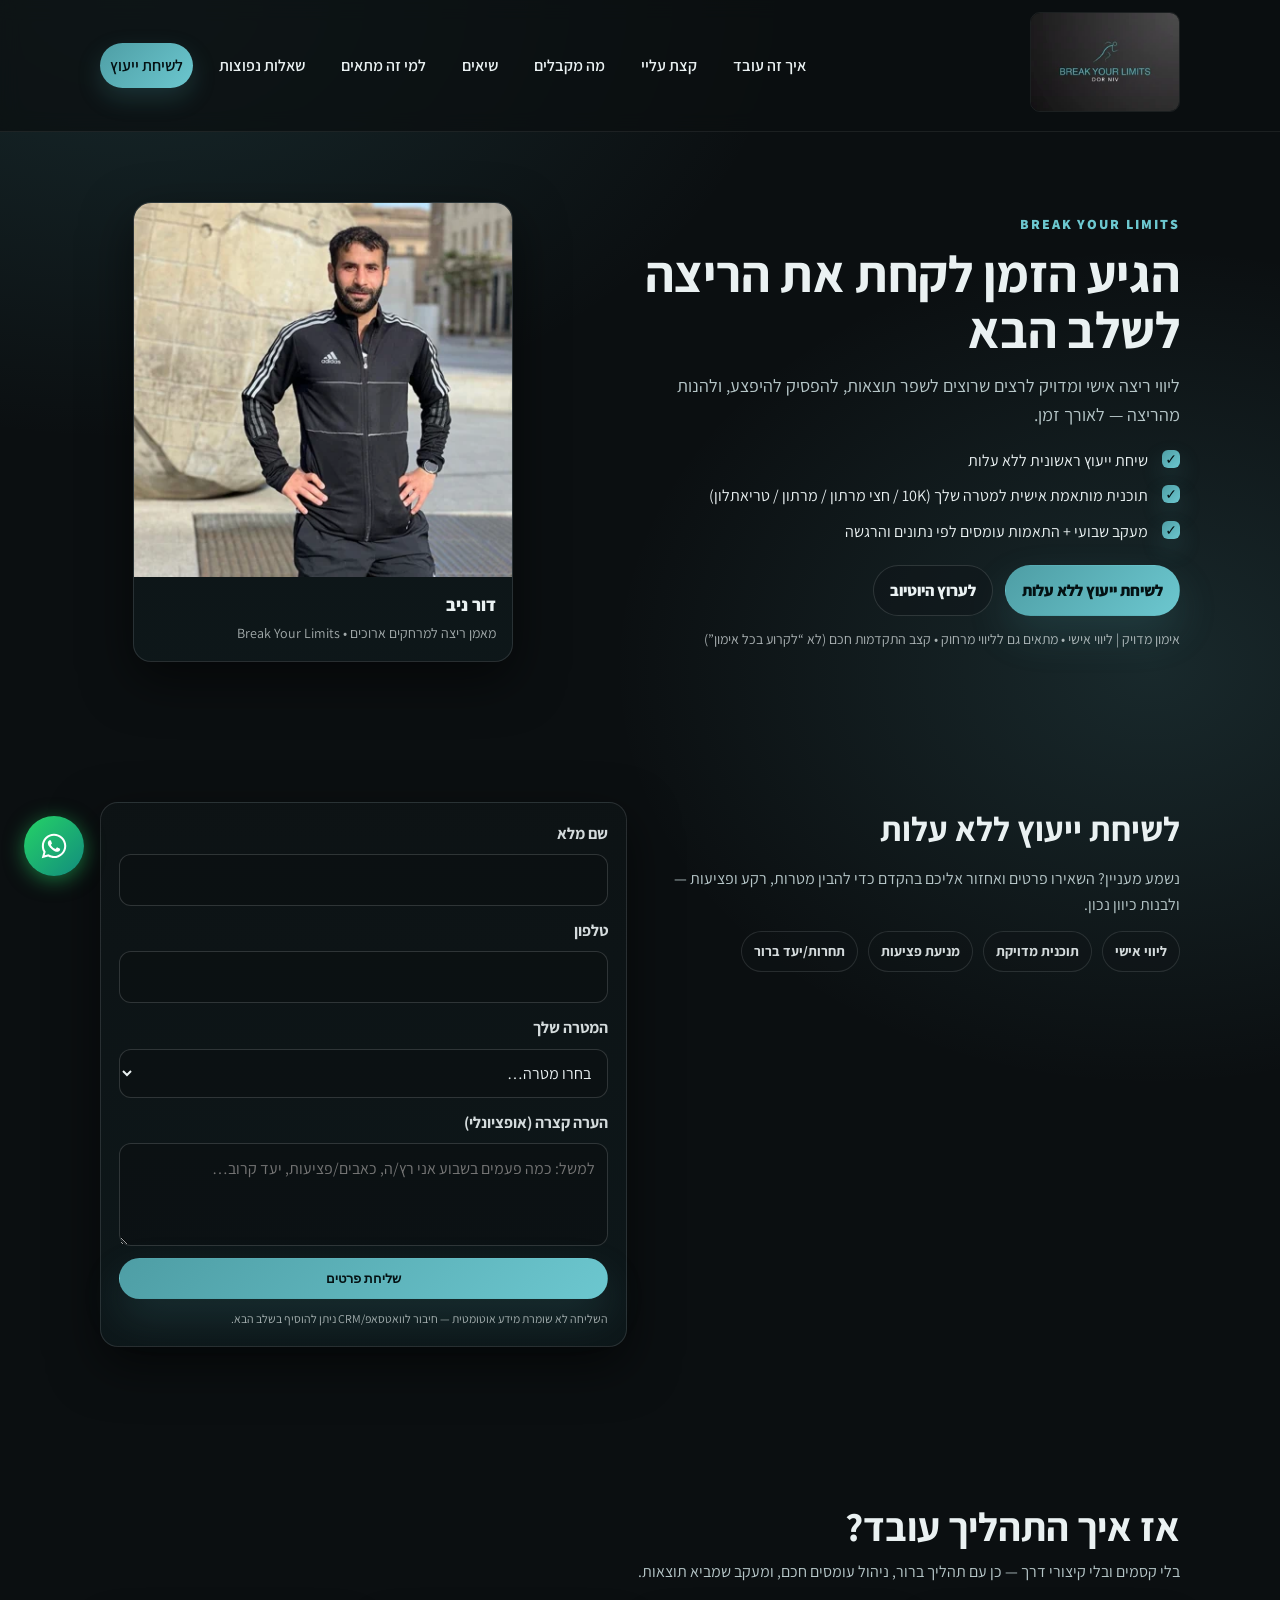
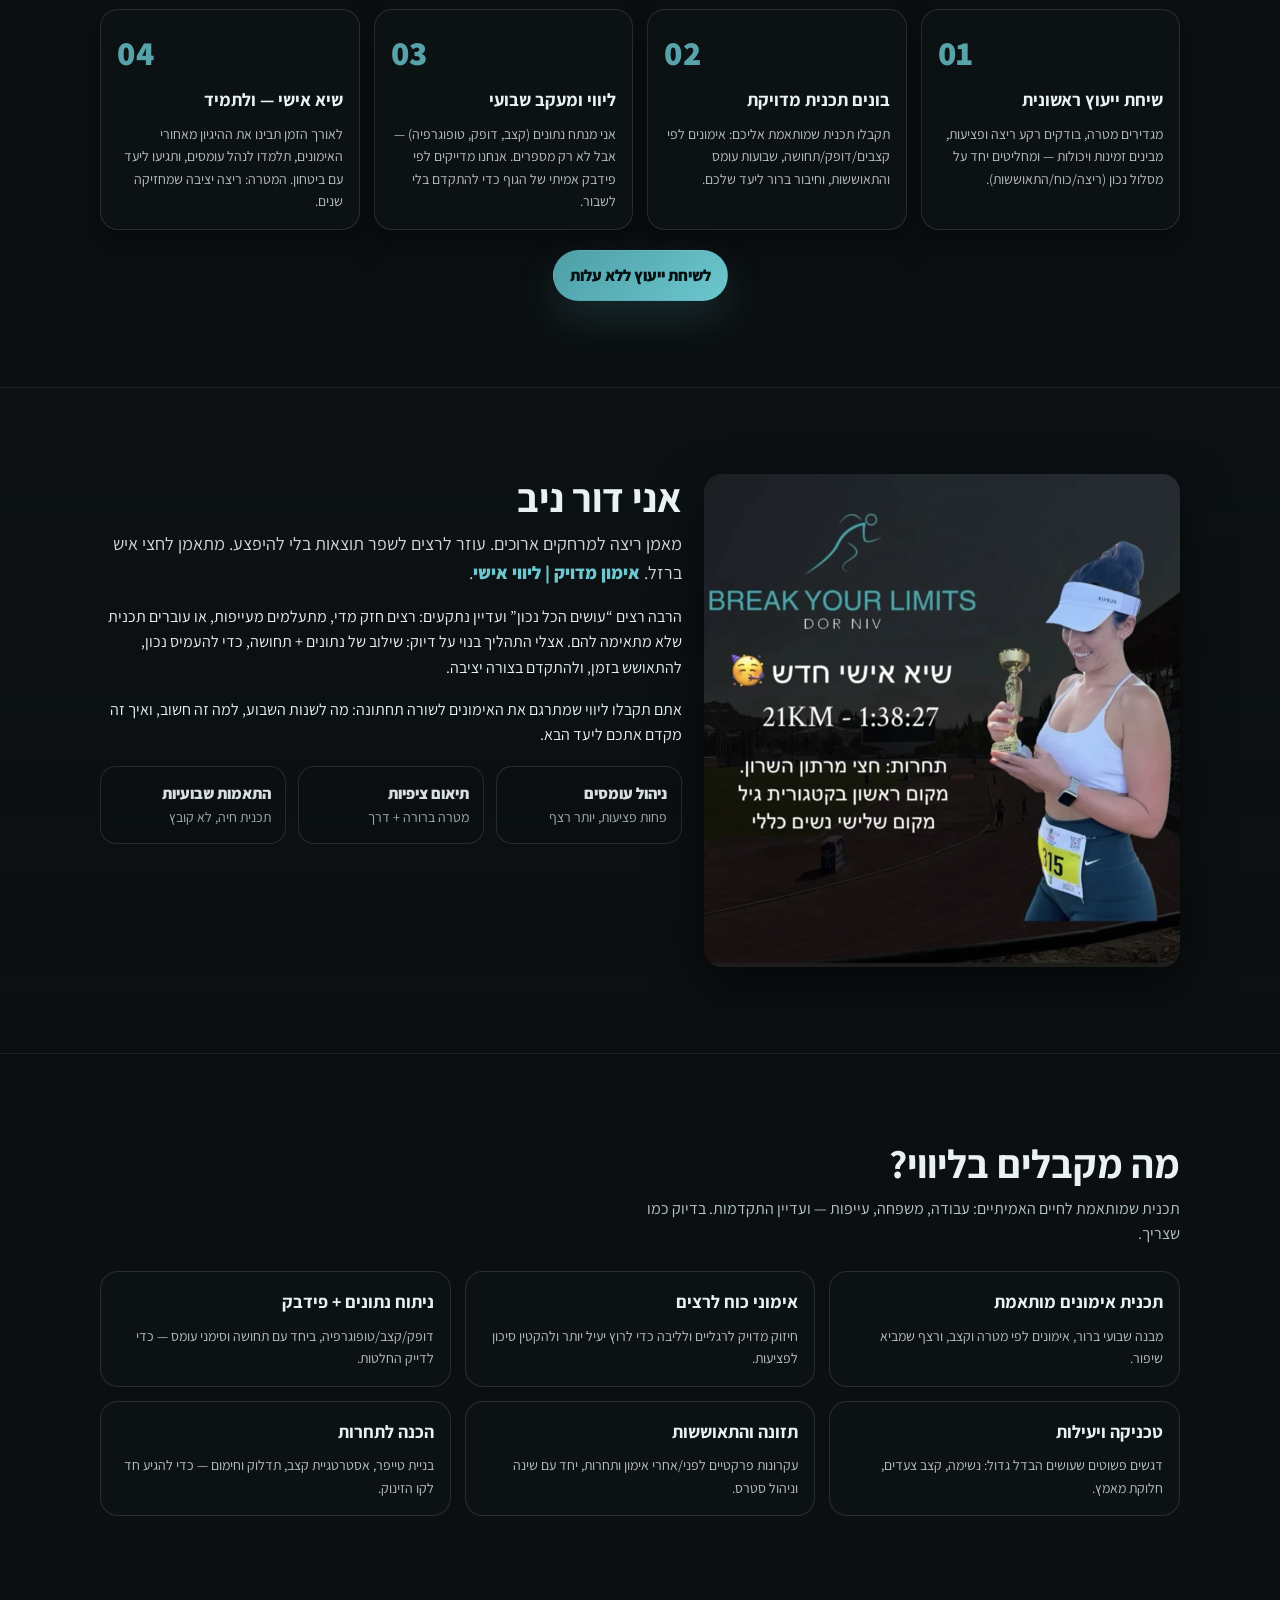
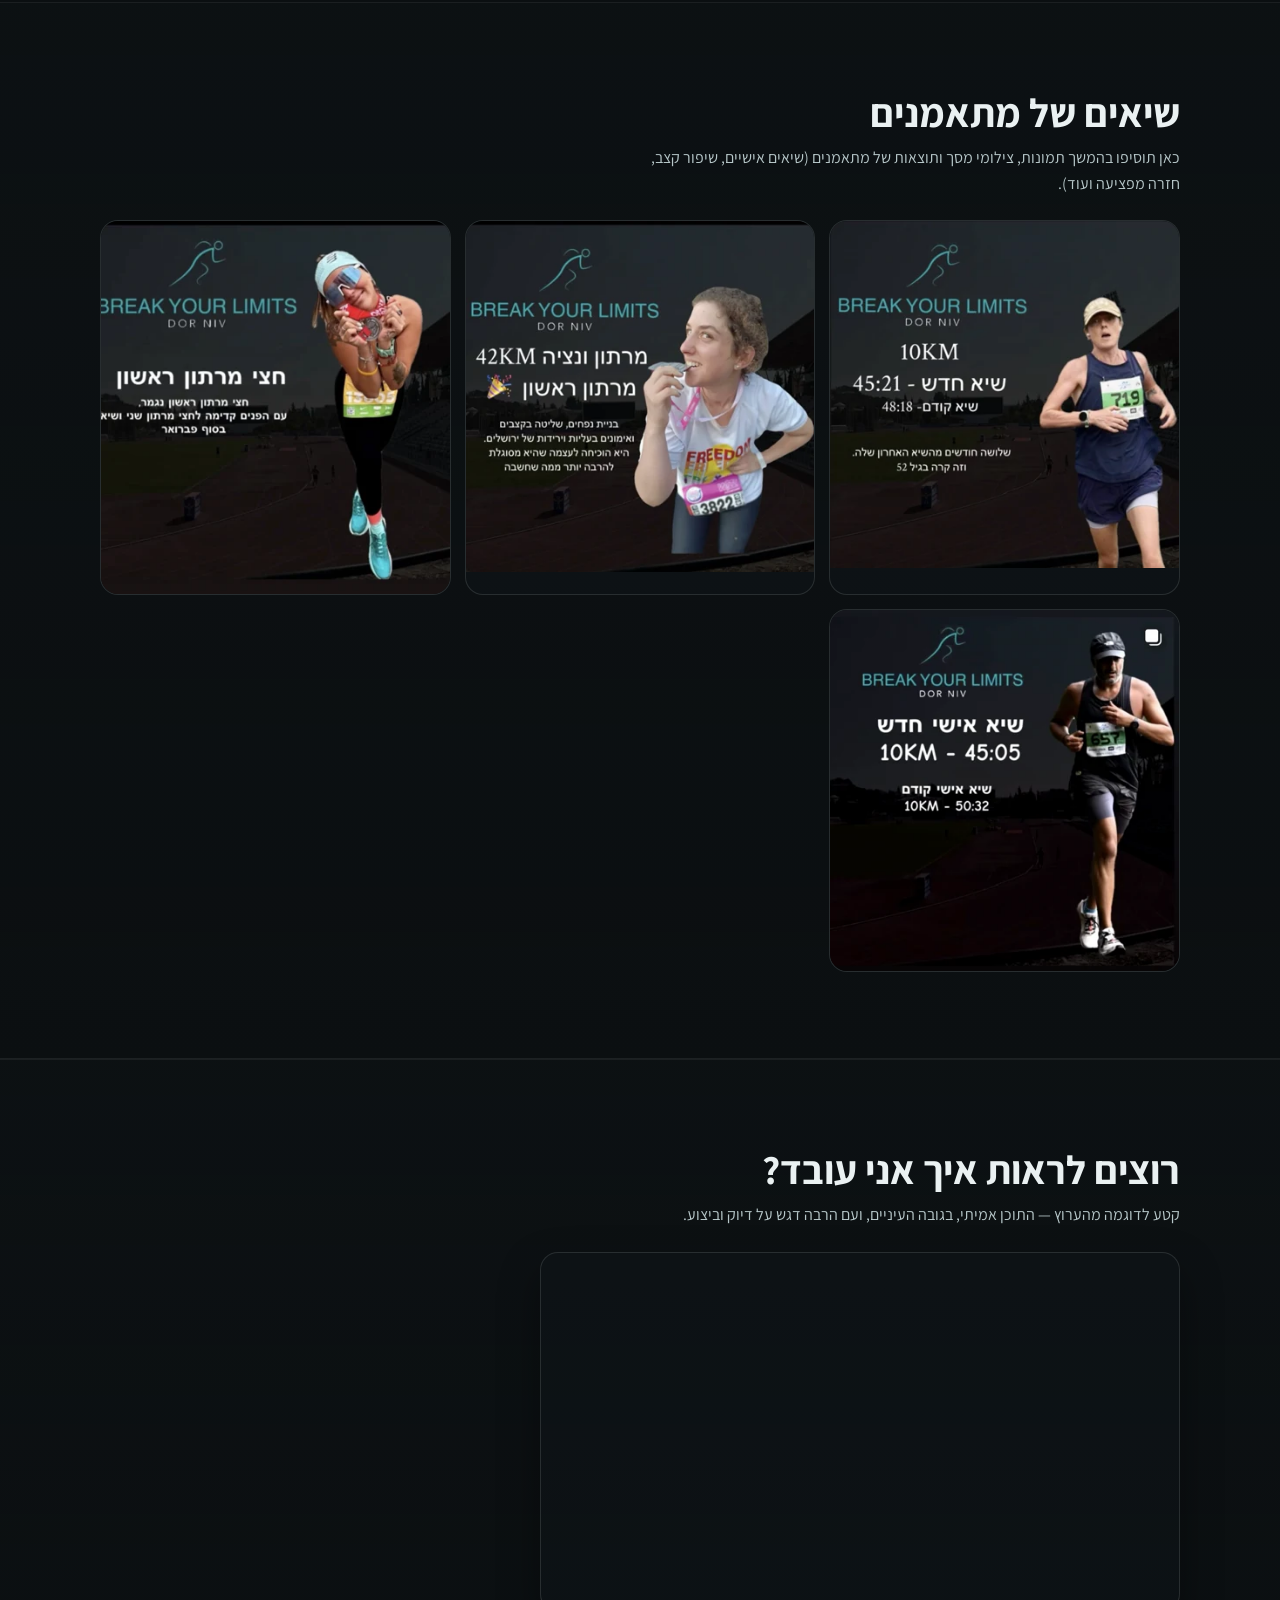
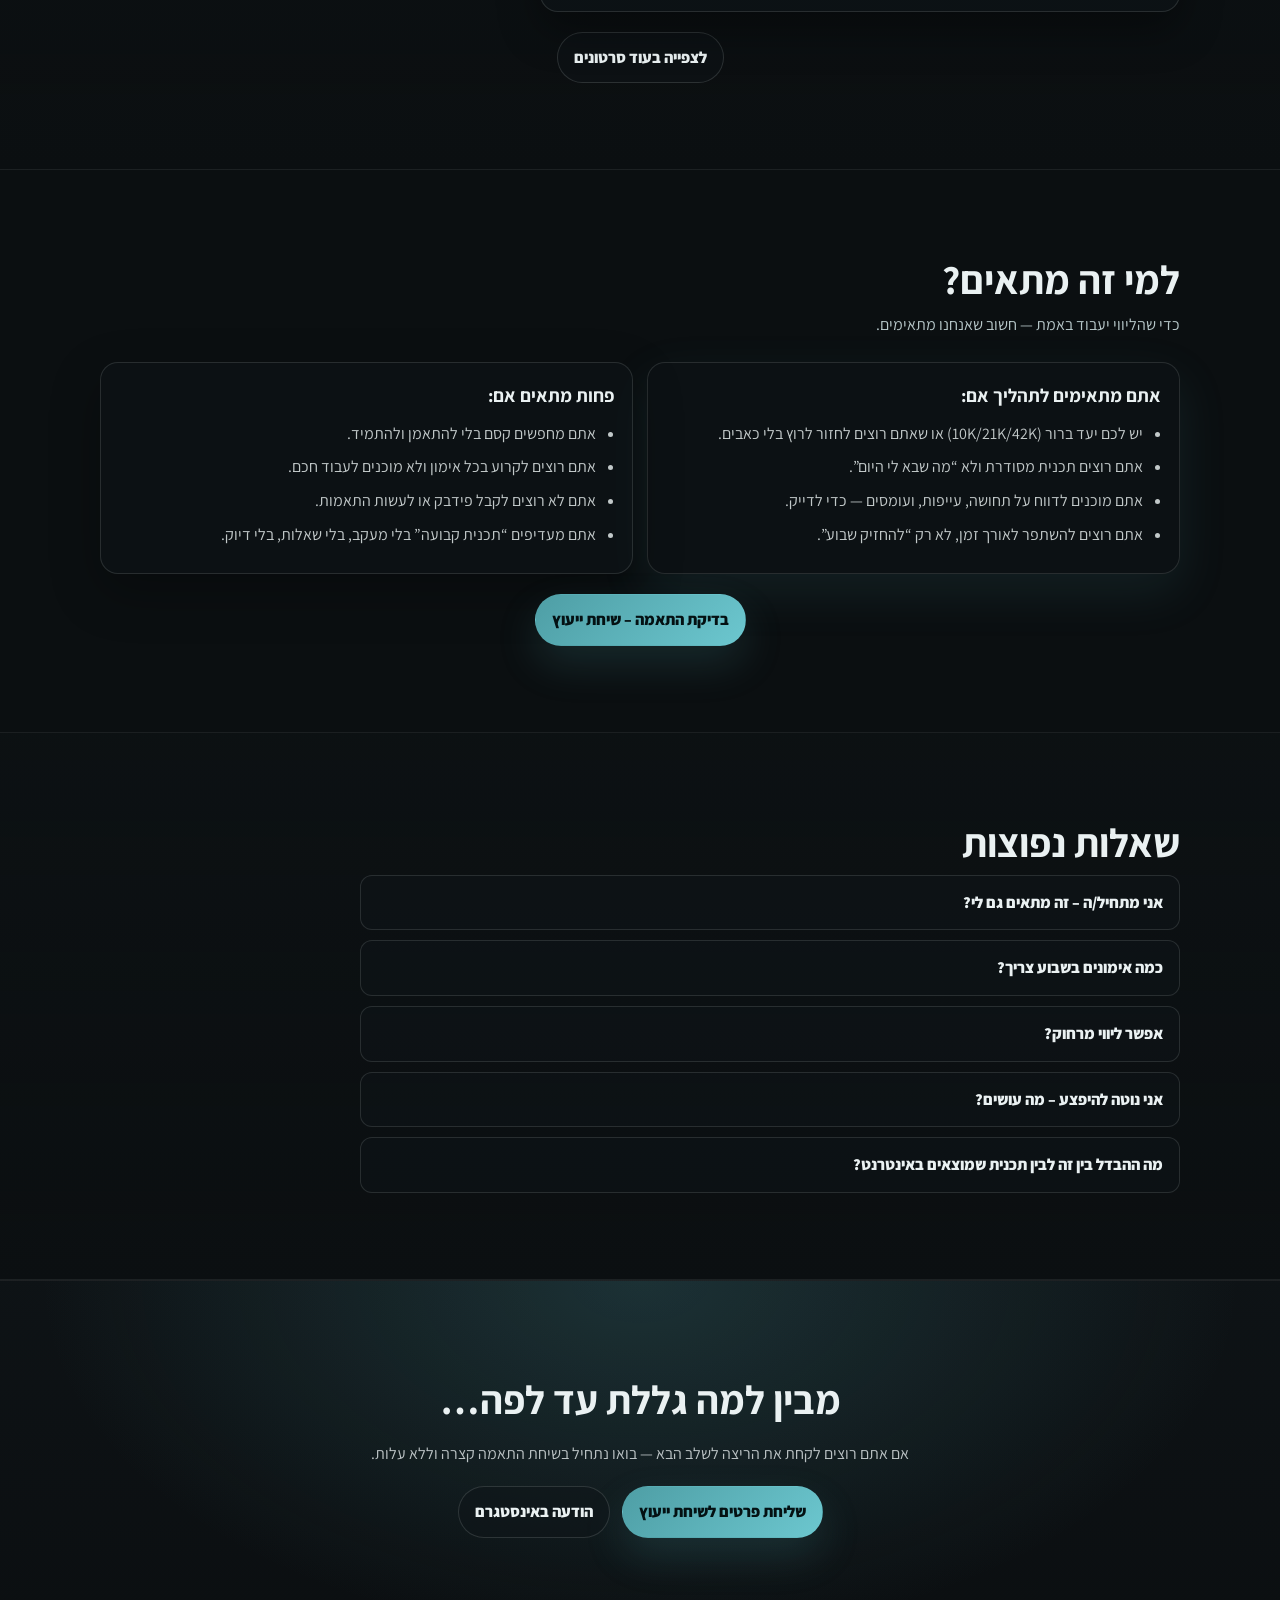
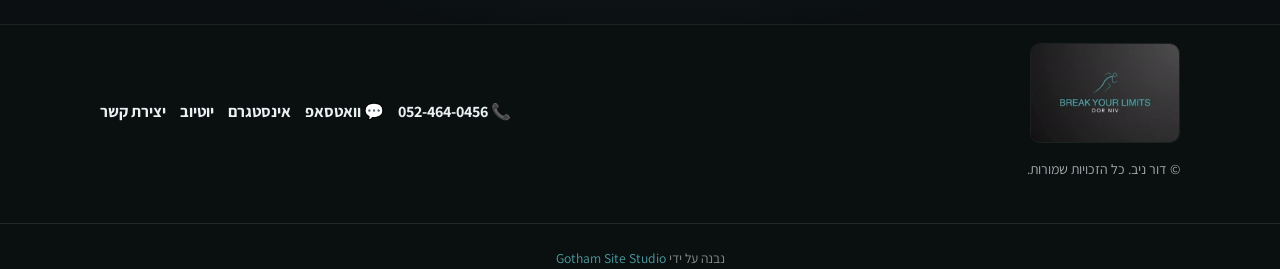
==== index.html @ 8cc7ed25 "Optimize images and reduce CLS/LCP" ====
<!doctype html>
<html lang="he-IL" dir="rtl">
  <head>
    <meta charset="utf-8" />
    <meta name="viewport" content="width=device-width, initial-scale=1, viewport-fit=cover" />

    <title>דור ניב | מאמן ריצה למרחקים ארוכים | Break Your Limits</title>
    <meta
      name="description"
      content="ליווי ריצה אישי ומדויק לרצים שרוצים לשפר תוצאות בלי להיפצע. תוכנית מותאמת, מעקב שבועי, וניהול עומסים חכם. לשיחת ייעוץ ללא עלות – השאירו פרטים."
    />
    <meta name="theme-color" content="#0b0f11" />
    <link rel="icon" type="image/jpeg" href="images/logo.jpg" />

    <meta property="og:type" content="website" />
    <meta property="og:locale" content="he_IL" />
    <meta property="og:title" content="דור ניב | מאמן ריצה למרחקים ארוכים | Break Your Limits" />
    <meta
      property="og:description"
      content="אימון ריצה מדויק + ליווי אישי: משפרים תוצאות, מפחיתים פציעות, ומגיעים לקו הזינוק מוכנים. לשיחת ייעוץ ללא עלות – השאירו פרטים."
    />
    <meta property="og:image" content="images/logo.jpg" />

    <link rel="preconnect" href="https://fonts.googleapis.com" />
    <link rel="preconnect" href="https://fonts.gstatic.com" crossorigin />
    <link
      rel="preload"
      as="style"
      href="https://fonts.googleapis.com/css2?family=Assistant:wght@400;600;700;800&display=swap"
      onload="this.onload=null;this.rel='stylesheet'"
    />
    <noscript>
      <link
        href="https://fonts.googleapis.com/css2?family=Assistant:wght@400;600;700;800&display=swap"
        rel="stylesheet"
      />
    </noscript>

    <link rel="preload" as="style" href="styles.css" onload="this.onload=null;this.rel='stylesheet'" />
    <noscript><link rel="stylesheet" href="styles.css" /></noscript>
    <script src="script.js" defer></script>
  </head>
  <body>
    <a class="skip-link" href="#main">דלגו לתוכן</a>

    <header class="site-header" data-header>
      <div class="container header-inner">
        <a class="brand" href="#top" aria-label="דף הבית">
          <picture>
            <source type="image/webp" srcset="images/logo-200.webp 200w" sizes="150px" />
            <img
              class="brand-logo"
              src="images/logo-200.jpg"
              width="200"
              height="132"
              alt="Break Your Limits – Dor Niv"
              decoding="async"
            />
          </picture>
        </a>

        <button
          class="nav-toggle"
          type="button"
          aria-label="פתח תפריט"
          aria-controls="siteNav"
          aria-expanded="false"
          data-nav-toggle
        >
          <span class="nav-toggle-lines" aria-hidden="true"></span>
        </button>

        <nav class="site-nav" id="siteNav" data-nav>
          <a href="#process">איך זה עובד</a>
          <a href="#about">קצת עליי</a>
          <a href="#offer">מה מקבלים</a>
          <a href="#results">שיאים</a>
          <a href="#fit">למי זה מתאים</a>
          <a href="#faq">שאלות נפוצות</a>
          <a class="nav-cta" href="#lead">לשיחת ייעוץ</a>
        </nav>
      </div>
    </header>

    <main id="main">
      <section class="hero" id="top" aria-label="פתיח">
        <div class="container hero-grid">
          <div class="hero-content">
            <p class="eyebrow">BREAK YOUR LIMITS</p>
            <h1>הגיע הזמן לקחת את הריצה לשלב הבא</h1>
            <p class="lead">
              ליווי ריצה אישי ומדויק לרצים שרוצים לשפר תוצאות, להפסיק להיפצע, ולהנות מהריצה — לאורך זמן.
            </p>

            <ul class="checklist" aria-label="נקודות מרכזיות">
              <li>שיחת ייעוץ ראשונית ללא עלות</li>
              <li>תוכנית מותאמת אישית למטרה שלך (10K / חצי מרתון / מרתון / טריאתלון)</li>
              <li>מעקב שבועי + התאמות עומסים לפי נתונים והרגשה</li>
            </ul>

            <div class="hero-actions">
              <a class="btn primary" href="#lead">לשיחת ייעוץ ללא עלות</a>
              <a
                class="btn ghost"
                href="https://www.youtube.com/@Runningbreaksyourlimits"
                target="_blank"
                rel="noopener"
              >
                לערוץ היוטיוב
              </a>
            </div>

            <p class="micro">
              אימון מדויק | ליווי אישי • מתאים גם לליווי מרחוק • קצב התקדמות חכם (לא “לקרוע בכל אימון”)
            </p>
          </div>

          <div class="hero-media" aria-label="תמונה ראשית">
            <div class="media-card">
              <picture>
                <source
                  type="image/webp"
                  srcset="images/IMG_9680-400.webp 400w, images/IMG_9680-800.webp 800w"
                  sizes="(max-width: 960px) 100vw, 380px"
                />
                <img
                  src="images/IMG_9680-800.jpg"
                  width="800"
                  height="794"
                  alt="דור ניב"
                  decoding="async"
                  fetchpriority="high"
                  style="width: 100%; height: auto; display: block;"
                />
              </picture>
              <div class="media-card-caption">
                <p class="caption-title">דור ניב</p>
                <p class="caption-subtitle">מאמן ריצה למרחקים ארוכים • Break Your Limits</p>
              </div>
            </div>
          </div>
        </div>
      </section>

      <section class="lead-section" id="lead" aria-label="טופס ליצירת קשר">
        <div class="container lead-grid">
          <div class="lead-copy">
            <h2>לשיחת ייעוץ ללא עלות</h2>
            <p class="lead-note">
              נשמע מעניין? השאירו פרטים ואחזור אליכם בהקדם כדי להבין מטרות, רקע ופציעות — ולבנות כיוון נכון.
            </p>
            <div class="badges" aria-label="יתרונות">
              <span class="badge">ליווי אישי</span>
              <span class="badge">תוכנית מדויקת</span>
              <span class="badge">מניעת פציעות</span>
              <span class="badge">תחרות/יעד ברור</span>
            </div>
          </div>

          <form class="lead-form" id="leadForm" novalidate>
            <div class="form-row">
              <label for="name">שם מלא</label>
              <input id="name" name="name" type="text" autocomplete="name" required />
            </div>

            <div class="form-row">
              <label for="phone">טלפון</label>
              <input id="phone" name="phone" type="tel" inputmode="tel" autocomplete="tel" required />
            </div>

            <div class="form-row">
              <label for="goal">המטרה שלך</label>
              <select id="goal" name="goal" required>
                <option value="" selected disabled>בחרו מטרה…</option>
                <option value="10K">10K</option>
                <option value="חצי מרתון">חצי מרתון (21.1)</option>
                <option value="מרתון">מרתון (42.2)</option>
                <option value="טריאתלון">טריאתלון / איש ברזל</option>
                <option value="לרוץ בלי כאבים">לחזור לרוץ בלי כאבים</option>
                <option value="אחר">אחר</option>
              </select>
            </div>

            <div class="form-row">
              <label for="message">הערה קצרה (אופציונלי)</label>
              <textarea
                id="message"
                name="message"
                rows="3"
                placeholder="למשל: כמה פעמים בשבוע אני רץ/ה, כאבים/פציעות, יעד קרוב…"
              ></textarea>
            </div>

            <button class="btn primary btn-block" type="submit">שליחת פרטים</button>

            <p class="form-disclaimer">
              השליחה לא שומרת מידע אוטומטית — חיבור לוואטסאפ/CRM ניתן להוסיף בשלב הבא.
            </p>

            <div class="form-success" role="status" aria-live="polite" hidden>
              תודה! הפרטים נקלטו. אפשר גם לשלוח הודעה באינסטגרם/יוטיוב בינתיים.
            </div>
          </form>
        </div>
      </section>

      <section class="section" id="process" aria-label="איך זה עובד">
        <div class="container">
          <h2 class="section-title">אז איך התהליך עובד?</h2>
          <p class="section-subtitle">
            בלי קסמים ובלי קיצורי דרך — כן עם תהליך ברור, ניהול עומסים חכם, ומעקב שמביא תוצאות.
          </p>

          <div class="steps" role="list" aria-label="שלבים בתהליך">
            <article class="step-card" role="listitem">
              <div class="step-num" aria-hidden="true">01</div>
              <h3>שיחת ייעוץ ראשונית</h3>
              <p>
                מגדירים מטרה, בודקים רקע ריצה ופציעות, מבינים זמינות ויכולות — ומחליטים יחד על מסלול נכון
                (ריצה/כוח/התאוששות).
              </p>
            </article>

            <article class="step-card" role="listitem">
              <div class="step-num" aria-hidden="true">02</div>
              <h3>בונים תכנית מדויקת</h3>
              <p>
                תקבלו תכנית שמותאמת אליכם: אימונים לפי קצבים/דופק/תחושה, שבועות עומס והתאוששות, וחיבור ברור ליעד
                שלכם.
              </p>
            </article>

            <article class="step-card" role="listitem">
              <div class="step-num" aria-hidden="true">03</div>
              <h3>ליווי ומעקב שבועי</h3>
              <p>
                אני מנתח נתונים (קצב, דופק, טופוגרפיה) — אבל לא רק מספרים. אנחנו מדייקים לפי פידבק אמיתי של הגוף כדי
                להתקדם בלי לשבור.
              </p>
            </article>

            <article class="step-card" role="listitem">
              <div class="step-num" aria-hidden="true">04</div>
              <h3>שיא אישי — ולתמיד</h3>
              <p>
                לאורך הזמן תבינו את ההיגיון מאחורי האימונים, תלמדו לנהל עומסים, ותגיעו ליעד עם ביטחון. המטרה: ריצה
                יציבה שמחזיקה שנים.
              </p>
            </article>
          </div>

          <div class="center-actions">
            <a class="btn primary" href="#lead">לשיחת ייעוץ ללא עלות</a>
          </div>
        </div>
      </section>

      <section class="section alt" id="about" aria-label="קצת על דור ניב">
        <div class="container about-grid">
          <div class="about-media">
            <picture>
              <source
                type="image/webp"
                srcset="images/IMG_9652-400.webp 400w, images/IMG_9652-800.webp 800w"
                sizes="(max-width: 960px) 100vw, 480px"
              />
              <img
                src="images/IMG_9652-800.jpg"
                width="800"
                height="828"
                alt="דור ניב"
                decoding="async"
                loading="lazy"
                style="width: 100%; height: auto; display: block; border-radius: var(--radius); box-shadow: var(--shadow);"
              />
            </picture>
          </div>
          <div class="about-content">
            <h2 class="section-title">אני דור ניב</h2>
            <p class="about-lead">
              מאמן ריצה למרחקים ארוכים. עוזר לרצים לשפר תוצאות בלי להיפצע. מתאמן לחצי איש ברזל.
              <span class="accent">אימון מדויק | ליווי אישי</span>.
            </p>
            <p>
              הרבה רצים “עושים הכל נכון” ועדיין נתקעים: רצים חזק מדי, מתעלמים מעייפות, או עוברים תכנית שלא מתאימה להם.
              אצלי התהליך בנוי על דיוק: שילוב של נתונים + תחושה, כדי להעמיס נכון, להתאושש בזמן, ולהתקדם בצורה יציבה.
            </p>
            <p>
              אתם תקבלו ליווי שמתרגם את האימונים לשורה תחתונה: מה לשנות השבוע, למה זה חשוב, ואיך זה מקדם אתכם ליעד
              הבא.
            </p>

            <div class="stats" aria-label="עקרונות עבודה">
              <div class="stat">
                <div class="stat-title">ניהול עומסים</div>
                <div class="stat-desc">פחות פציעות, יותר רצף</div>
              </div>
              <div class="stat">
                <div class="stat-title">תיאום ציפיות</div>
                <div class="stat-desc">מטרה ברורה + דרך</div>
              </div>
              <div class="stat">
                <div class="stat-title">התאמות שבועיות</div>
                <div class="stat-desc">תכנית חיה, לא קובץ</div>
              </div>
            </div>
          </div>
        </div>
      </section>

      <section class="section" id="offer" aria-label="מה מקבלים בליווי">
        <div class="container">
          <h2 class="section-title">מה מקבלים בליווי?</h2>
          <p class="section-subtitle">
            תכנית שמותאמת לחיים האמיתיים: עבודה, משפחה, עייפות — ועדיין התקדמות. בדיוק כמו שצריך.
          </p>

          <div class="feature-grid" role="list">
            <article class="feature" role="listitem">
              <h3>תכנית אימונים מותאמת</h3>
              <p>מבנה שבועי ברור, אימונים לפי מטרה וקצב, ורצף שמביא שיפור.</p>
            </article>
            <article class="feature" role="listitem">
              <h3>אימוני כוח לרצים</h3>
              <p>חיזוק מדויק לרגליים ולליבה כדי לרוץ יעיל יותר ולהקטין סיכון לפציעות.</p>
            </article>
            <article class="feature" role="listitem">
              <h3>ניתוח נתונים + פידבק</h3>
              <p>דופק/קצב/טופוגרפיה, ביחד עם תחושה וסימני עומס — כדי לדייק החלטות.</p>
            </article>
            <article class="feature" role="listitem">
              <h3>טכניקה ויעילות</h3>
              <p>דגשים פשוטים שעושים הבדל גדול: נשימה, קצב צעדים, חלוקת מאמץ.</p>
            </article>
            <article class="feature" role="listitem">
              <h3>תזונה והתאוששות</h3>
              <p>עקרונות פרקטיים לפני/אחרי אימון ותחרות, יחד עם שינה וניהול סטרס.</p>
            </article>
            <article class="feature" role="listitem">
              <h3>הכנה לתחרות</h3>
              <p>בניית טייפר, אסטרטגיית קצב, תדלוק וחימום — כדי להגיע חד לקו הזינוק.</p>
            </article>
          </div>
        </div>
      </section>

      <section class="section alt" id="results" aria-label="שיאים של מתאמנים">
        <div class="container">
          <h2 class="section-title">שיאים של מתאמנים</h2>
          <p class="section-subtitle">
            כאן תוסיפו בהמשך תמונות, צילומי מסך ותוצאות של מתאמנים (שיאים אישיים, שיפור קצב, חזרה מפציעה ועוד).
          </p>

          <div class="results-grid" role="list" aria-label="גלריית תוצאות (מקום לתמונות)">
            <figure class="result-card" role="listitem">
              <picture>
                <source
                  type="image/webp"
                  srcset="images/IMG_9653-400.webp 400w, images/IMG_9653-800.webp 800w"
                  sizes="(max-width: 960px) 100vw, 350px"
                />
                <img
                  src="images/IMG_9653-800.jpg"
                  width="800"
                  height="796"
                  alt="תוצאת מתאמן"
                  decoding="async"
                  loading="lazy"
                  style="width: 100%; height: auto; display: block;"
                />
              </picture>
            </figure>
            <figure class="result-card" role="listitem">
              <picture>
                <source
                  type="image/webp"
                  srcset="images/IMG_9654-400.webp 400w, images/IMG_9654-800.webp 800w"
                  sizes="(max-width: 960px) 100vw, 350px"
                />
                <img
                  src="images/IMG_9654-800.jpg"
                  width="800"
                  height="804"
                  alt="תוצאת מתאמן"
                  decoding="async"
                  loading="lazy"
                  style="width: 100%; height: auto; display: block;"
                />
              </picture>
            </figure>
            <figure class="result-card" role="listitem">
              <picture>
                <source
                  type="image/webp"
                  srcset="images/IMG_9655-400.webp 400w, images/IMG_9655-800.webp 800w"
                  sizes="(max-width: 960px) 100vw, 350px"
                />
                <img
                  src="images/IMG_9655-800.jpg"
                  width="800"
                  height="854"
                  alt="תוצאת מתאמן"
                  decoding="async"
                  loading="lazy"
                  style="width: 100%; height: auto; display: block;"
                />
              </picture>
            </figure>
            <figure class="result-card" role="listitem">
              <picture>
                <source
                  type="image/webp"
                  srcset="images/IMG_9650-400.webp 400w, images/IMG_9650-800.webp 800w"
                  sizes="(max-width: 960px) 100vw, 350px"
                />
                <img
                  src="images/IMG_9650-800.jpg"
                  width="800"
                  height="828"
                  alt="תוצאת מתאמן"
                  decoding="async"
                  loading="lazy"
                  style="width: 100%; height: auto; display: block;"
                />
              </picture>
            </figure>
          </div>
        </div>
      </section>

      <section class="section alt" aria-label="וידאו לדוגמה מהערוץ">
        <div class="container">
          <h2 class="section-title">רוצים לראות איך אני עובד?</h2>
          <p class="section-subtitle">
            קטע לדוגמה מהערוץ — התוכן אמיתי, בגובה העיניים, ועם הרבה דגש על דיוק וביצוע.
          </p>

          <div class="video-grid">
            <div class="video">
              <iframe
                src="https://www.youtube-nocookie.com/embed/7aT7rfvDHxo"
                title="וידאו מיוטיוב: מה מחריב לרצים את האימון עוד לפני שהאימון התחיל?"
                loading="lazy"
                referrerpolicy="strict-origin-when-cross-origin"
                allow="accelerometer; autoplay; clipboard-write; encrypted-media; gyroscope; picture-in-picture; web-share"
                allowfullscreen
              ></iframe>
            </div>
          </div>

          <div class="center-actions">
            <a
              class="btn ghost"
              href="https://www.youtube.com/@Runningbreaksyourlimits"
              target="_blank"
              rel="noopener"
            >
              לצפייה בעוד סרטונים
            </a>
          </div>
        </div>
      </section>

      <section class="section" id="fit" aria-label="למי זה מתאים">
        <div class="container">
          <h2 class="section-title">למי זה מתאים?</h2>
          <p class="section-subtitle">כדי שהליווי יעבוד באמת — חשוב שאנחנו מתאימים.</p>

          <div class="fit-grid">
            <div class="fit-card good">
              <h3>אתם מתאימים לתהליך אם:</h3>
              <ul class="bullets">
                <li>יש לכם יעד ברור (10K/21K/42K) או שאתם רוצים לחזור לרוץ בלי כאבים.</li>
                <li>אתם רוצים תכנית מסודרת ולא “מה שבא לי היום”.</li>
                <li>אתם מוכנים לדווח על תחושה, עייפות, ועומסים — כדי לדייק.</li>
                <li>אתם רוצים להשתפר לאורך זמן, לא רק “להחזיק שבוע”.</li>
              </ul>
            </div>
            <div class="fit-card bad">
              <h3>פחות מתאים אם:</h3>
              <ul class="bullets">
                <li>אתם מחפשים קסם בלי להתאמן ולהתמיד.</li>
                <li>אתם רוצים לקרוע בכל אימון ולא מוכנים לעבוד חכם.</li>
                <li>אתם לא רוצים לקבל פידבק או לעשות התאמות.</li>
                <li>אתם מעדיפים “תכנית קבועה” בלי מעקב, בלי שאלות, בלי דיוק.</li>
              </ul>
            </div>
          </div>

          <div class="center-actions">
            <a class="btn primary" href="#lead">בדיקת התאמה – שיחת ייעוץ</a>
          </div>
        </div>
      </section>

      <section class="section alt" id="faq" aria-label="שאלות נפוצות">
        <div class="container">
          <h2 class="section-title">שאלות נפוצות</h2>

          <div class="faq">
            <details>
              <summary>אני מתחיל/ה – זה מתאים גם לי?</summary>
              <div class="faq-body">
                כן. התכנית נבנית לפי הרמה שלך, עם דגש על בסיס אירובי, טכניקה והרגלים נכונים כדי להתחזק בלי להיפצע.
              </div>
            </details>
            <details>
              <summary>כמה אימונים בשבוע צריך?</summary>
              <div class="faq-body">
                זה תלוי במטרה ובזמן הפנוי שלך. לרוב נבנה מסגרת ריאלית (3–6 אימונים) שמאפשרת גם התאוששות וגם התקדמות.
              </div>
            </details>
            <details>
              <summary>אפשר ליווי מרחוק?</summary>
              <div class="faq-body">
                כן. הליווי יכול להיות אונליין לחלוטין: תכנית, מעקב, התאמות ותקשורת שוטפת — בדיוק כמו פרונטלי.
              </div>
            </details>
            <details>
              <summary>אני נוטה להיפצע – מה עושים?</summary>
              <div class="faq-body">
                קודם כל מאבחנים דפוסים: עומסים, התאוששות, טכניקה, ואימוני כוח. משם בונים קצב התקדמות שמחזיר רצף
                ומייצר יציבות.
              </div>
            </details>
            <details>
              <summary>מה ההבדל בין זה לבין תכנית שמוצאים באינטרנט?</summary>
              <div class="faq-body">
                ההבדל הוא המעקב והדיוק: תכנית חיה שמתעדכנת לפי הנתונים וההרגשה שלך. לא רק “מה כתוב בדף”, אלא מה
                באמת מתאים לך השבוע.
              </div>
            </details>
          </div>
        </div>
      </section>

      <section class="cta" aria-label="קריאה לפעולה אחרונה">
        <div class="container cta-inner">
          <h2>מבין למה גללת עד לפה…</h2>
          <p>אם אתם רוצים לקחת את הריצה לשלב הבא — בואו נתחיל בשיחת התאמה קצרה וללא עלות.</p>
          <div class="center-actions">
            <a class="btn primary" href="#lead">שליחת פרטים לשיחת ייעוץ</a>
            <a class="btn ghost" href="https://www.instagram.com/dor__niv/" target="_blank" rel="noopener">
              הודעה באינסטגרם
            </a>
          </div>
        </div>
      </section>
    </main>

    <footer class="site-footer" aria-label="פוטר">
      <div class="container footer-inner">
        <div class="footer-brand">
          <picture>
            <source type="image/webp" srcset="images/logo-200.webp 200w" sizes="150px" />
            <img
              class="footer-logo"
              src="images/logo-200.jpg"
              width="200"
              height="132"
              alt="Break Your Limits – Dor Niv"
              decoding="async"
              loading="lazy"
            />
          </picture>
          <p>© <span id="year"></span> דור ניב. כל הזכויות שמורות.</p>
        </div>
        <div class="footer-links" aria-label="קישורים">
          <a href="tel:+972524640456">📞 052-464-0456</a>
          <a href="https://wa.me/972524640456" target="_blank" rel="noopener">💬 וואטסאפ</a>
          <a href="https://www.instagram.com/dor__niv/" target="_blank" rel="noopener">אינסטגרם</a>
          <a href="https://www.youtube.com/@Runningbreaksyourlimits" target="_blank" rel="noopener">יוטיוב</a>
          <a href="#lead">יצירת קשר</a>
        </div>
      </div>
      <div class="footer-credit">
        נבנה על ידי <a href="https://gothamsitestudio.com/" target="_blank" rel="noopener">Gotham Site Studio</a>
      </div>
    </footer>

    <a href="https://wa.me/972524640456" class="whatsapp-float" target="_blank" rel="noopener" aria-label="שלח הודעה בוואטסאפ">
      <svg viewBox="0 0 448 512" fill="currentColor" width="28" height="28">
        <path d="M380.9 97.1C339 55.1 283.2 32 223.9 32c-122.4 0-222 99.6-222 222 0 39.1 10.2 77.3 29.6 111L0 480l117.7-30.9c32.4 17.7 68.9 27 106.1 27h.1c122.3 0 224.1-99.6 224.1-222 0-59.3-25.2-115-67.1-157zm-157 341.6c-33.2 0-65.7-8.9-94-25.7l-6.7-4-69.8 18.3L72 359.2l-4.4-7c-18.5-29.4-28.2-63.3-28.2-98.2 0-101.7 82.8-184.5 184.6-184.5 49.3 0 95.6 19.2 130.4 54.1 34.8 34.9 56.2 81.2 56.1 130.5 0 101.8-84.9 184.6-186.6 184.6zm101.2-138.2c-5.5-2.8-32.8-16.2-37.9-18-5.1-1.9-8.8-2.8-12.5 2.8-3.7 5.6-14.3 18-17.6 21.8-3.2 3.7-6.5 4.2-12 1.4-32.6-16.3-54-29.1-75.5-66-5.7-9.8 5.7-9.1 16.3-30.3 1.8-3.7.9-6.9-.5-9.7-1.4-2.8-12.5-30.1-17.1-41.2-4.5-10.8-9.1-9.3-12.5-9.5-3.2-.2-6.9-.2-10.6-.2-3.7 0-9.7 1.4-14.8 6.9-5.1 5.6-19.4 19-19.4 46.3 0 27.3 19.9 53.7 22.6 57.4 2.8 3.7 39.1 59.7 94.8 83.8 35.2 15.2 49 16.5 66.6 13.9 10.7-1.6 32.8-13.4 37.4-26.4 4.6-13 4.6-24.1 3.2-26.4-1.3-2.5-5-3.9-10.5-6.6z"/>
      </svg>
    </a>
  </body>
</html>
---- styles.css ----
:root {
  --bg: #0b0f11;
  --surface: #0f1518;
  --surface-2: #101c20;
  --text: #eaf1f2;
  --muted: #b7c7c9;

  --accent: #4e9ea5;
  --accent-2: #6cc7cf;
  --accent-3: #2d6a6f;

  --border: rgba(234, 241, 242, 0.12);
  --shadow: 0 18px 50px rgba(0, 0, 0, 0.55);

  --radius: 18px;
  --radius-sm: 12px;

  --container: 1120px;
  --gutter: 20px;
}

*,
*::before,
*::after {
  box-sizing: border-box;
}

html {
  scroll-behavior: smooth;
}

@media (prefers-reduced-motion: reduce) {
  html {
    scroll-behavior: auto;
  }
}

body {
  margin: 0;
  font-family:
    "Assistant",
    system-ui,
    -apple-system,
    "Segoe UI",
    Arial,
    sans-serif;
  background: radial-gradient(1200px 800px at 10% 0%, rgba(78, 158, 165, 0.18), transparent 55%),
    radial-gradient(900px 700px at 90% 10%, rgba(108, 199, 207, 0.14), transparent 60%), var(--bg);
  color: var(--text);
  line-height: 1.6;
}

a {
  color: inherit;
  text-decoration: none;
}

a:hover {
  text-decoration: underline;
}

.container {
  width: min(var(--container), 100%);
  margin-inline: auto;
  padding-inline: var(--gutter);
}

.skip-link {
  position: absolute;
  inset-inline-start: 12px;
  inset-block-start: 12px;
  padding: 10px 12px;
  background: var(--surface);
  border: 1px solid var(--border);
  border-radius: 999px;
  transform: translateY(-150%);
  transition: transform 180ms ease;
  z-index: 9999;
}

.skip-link:focus {
  transform: translateY(0);
  outline: 2px solid var(--accent-2);
  outline-offset: 3px;
}

.site-header {
  position: sticky;
  top: 0;
  z-index: 50;
  background: rgba(11, 15, 17, 0.75);
  backdrop-filter: blur(10px);
  border-bottom: 1px solid rgba(234, 241, 242, 0.08);
}

.header-inner {
  display: flex;
  align-items: center;
  justify-content: space-between;
  gap: 14px;
  padding-block: 12px;
}

.brand {
  display: inline-flex;
  align-items: center;
  gap: 10px;
  min-width: 0;
}

.brand-logo {
  width: 150px;
  height: auto;
  border-radius: 10px;
  border: 1px solid rgba(234, 241, 242, 0.08);
}

.site-nav {
  display: flex;
  align-items: center;
  gap: 16px;
  font-weight: 600;
}

.site-nav a {
  padding: 10px 10px;
  border-radius: 999px;
}

.site-nav a:focus-visible {
  outline: 2px solid var(--accent-2);
  outline-offset: 2px;
}

.nav-cta {
  background: linear-gradient(135deg, var(--accent) 0%, var(--accent-2) 100%);
  color: #041113;
  padding-inline: 14px;
  box-shadow: 0 10px 24px rgba(78, 158, 165, 0.22);
}

.nav-cta:hover {
  text-decoration: none;
  filter: brightness(1.02);
}

.nav-toggle {
  display: none;
  border: 1px solid rgba(234, 241, 242, 0.14);
  background: rgba(15, 21, 24, 0.75);
  border-radius: 12px;
  padding: 10px 12px;
  color: var(--text);
}

.nav-toggle:focus-visible {
  outline: 2px solid var(--accent-2);
  outline-offset: 3px;
}

.nav-toggle-lines {
  display: inline-block;
  width: 20px;
  height: 2px;
  background: var(--text);
  position: relative;
}

.nav-toggle-lines::before,
.nav-toggle-lines::after {
  content: "";
  position: absolute;
  inset-inline-start: 0;
  width: 20px;
  height: 2px;
  background: var(--text);
}

.nav-toggle-lines::before {
  top: -6px;
}

.nav-toggle-lines::after {
  top: 6px;
}

.hero {
  padding-block: clamp(40px, 6vw, 70px);
}

.hero-grid {
  display: grid;
  grid-template-columns: 1.15fr 0.85fr;
  align-items: center;
  gap: 30px;
}

.eyebrow {
  letter-spacing: 0.14em;
  color: var(--accent-2);
  font-weight: 800;
  margin: 0 0 10px;
  font-size: 14px;
}

.hero h1 {
  margin: 0 0 14px;
  font-size: clamp(34px, 4vw, 52px);
  line-height: 1.1;
}

.lead {
  margin: 0 0 18px;
  color: var(--muted);
  font-size: 18px;
  max-width: 56ch;
}

.checklist {
  list-style: none;
  padding: 0;
  margin: 0 0 20px;
  display: grid;
  gap: 10px;
}

.checklist li {
  display: grid;
  grid-template-columns: 22px 1fr;
  gap: 10px;
  align-items: start;
}

.checklist li::before {
  content: "✓";
  display: grid;
  place-items: center;
  width: 18px;
  height: 18px;
  margin-top: 2px;
  border-radius: 6px;
  background: linear-gradient(135deg, var(--accent) 0%, var(--accent-2) 100%);
  box-shadow: 0 10px 22px rgba(78, 158, 165, 0.22);
  color: #041113;
  font-weight: 900;
  font-size: 14px;
  line-height: 1;
}

.hero-actions {
  display: flex;
  flex-wrap: wrap;
  gap: 12px;
  align-items: center;
  margin-bottom: 12px;
}

.micro {
  margin: 0;
  color: rgba(234, 241, 242, 0.7);
  font-size: 14px;
}

.btn {
  display: inline-flex;
  align-items: center;
  justify-content: center;
  gap: 10px;
  padding: 12px 16px;
  border-radius: 999px;
  border: 1px solid rgba(234, 241, 242, 0.14);
  text-decoration: none;
  font-weight: 800;
  cursor: pointer;
}

.btn:hover {
  text-decoration: none;
}

.btn:focus-visible {
  outline: 2px solid var(--accent-2);
  outline-offset: 3px;
}

.btn.primary {
  background: linear-gradient(135deg, var(--accent) 0%, var(--accent-2) 100%);
  color: #041113;
  border-color: transparent;
  box-shadow: 0 18px 40px rgba(78, 158, 165, 0.18);
}

.btn.primary:hover {
  filter: brightness(1.03);
}

.btn.ghost {
  background: rgba(15, 21, 24, 0.5);
}

.btn.btn-block {
  width: 100%;
}

.hero-media {
  display: flex;
  justify-content: center;
}

.media-card {
  width: min(380px, 100%);
  background: linear-gradient(180deg, rgba(15, 21, 24, 0.6), rgba(16, 28, 32, 0.6));
  border: 1px solid rgba(234, 241, 242, 0.12);
  border-radius: var(--radius);
  overflow: hidden;
  box-shadow: var(--shadow);
}

.photo-placeholder {
  width: 100%;
  aspect-ratio: 3 / 4;
  background: radial-gradient(800px 500px at 10% 0%, rgba(78, 158, 165, 0.22), transparent 60%),
    linear-gradient(135deg, rgba(255, 255, 255, 0.06), rgba(255, 255, 255, 0)),
    repeating-linear-gradient(135deg, rgba(234, 241, 242, 0.08), rgba(234, 241, 242, 0.08) 10px, transparent 10px, transparent 20px);
  display: grid;
  place-items: center;
  color: rgba(234, 241, 242, 0.75);
  font-weight: 700;
  text-align: center;
  padding: 14px;
}

.photo-placeholder::before {
  content: "תמונה תתווסף כאן";
  padding: 10px 12px;
  border: 1px dashed rgba(234, 241, 242, 0.25);
  border-radius: 999px;
  background: rgba(11, 15, 17, 0.55);
}

.photo-placeholder.tall {
  aspect-ratio: 4 / 5;
}

.media-card-caption {
  padding: 14px 16px 16px;
}

.caption-title {
  margin: 0;
  font-weight: 800;
  font-size: 18px;
}

.caption-subtitle {
  margin: 2px 0 0;
  color: rgba(234, 241, 242, 0.68);
  font-size: 14px;
}

.lead-section {
  padding-block: clamp(34px, 6vw, 70px);
}

.lead-grid {
  display: grid;
  grid-template-columns: 1fr 1fr;
  gap: 26px;
  align-items: start;
}

.lead-copy h2 {
  margin: 0 0 10px;
  font-size: clamp(26px, 3vw, 34px);
}

.lead-note {
  margin: 0 0 14px;
  color: var(--muted);
  font-size: 16px;
}

.badges {
  display: flex;
  flex-wrap: wrap;
  gap: 10px;
}

.badge {
  padding: 8px 12px;
  border-radius: 999px;
  border: 1px solid rgba(234, 241, 242, 0.12);
  background: rgba(15, 21, 24, 0.4);
  color: rgba(234, 241, 242, 0.9);
  font-weight: 700;
  font-size: 14px;
}

.lead-form {
  background: linear-gradient(180deg, rgba(15, 21, 24, 0.65), rgba(16, 28, 32, 0.65));
  border: 1px solid rgba(234, 241, 242, 0.12);
  border-radius: var(--radius);
  padding: 18px;
  box-shadow: var(--shadow);
}

.form-row {
  display: grid;
  gap: 8px;
  margin-bottom: 12px;
}

label {
  font-weight: 700;
  color: rgba(234, 241, 242, 0.9);
}

input,
select,
textarea {
  width: 100%;
  background: rgba(11, 15, 17, 0.55);
  border: 1px solid rgba(234, 241, 242, 0.16);
  color: var(--text);
  padding: 12px 12px;
  border-radius: 12px;
  font: inherit;
}

input:focus-visible,
select:focus-visible,
textarea:focus-visible {
  outline: 2px solid var(--accent-2);
  outline-offset: 2px;
}

textarea {
  resize: vertical;
}

.form-disclaimer {
  margin: 10px 0 0;
  color: rgba(234, 241, 242, 0.68);
  font-size: 12px;
}

.form-success {
  margin-top: 12px;
  border: 1px solid rgba(108, 199, 207, 0.35);
  background: rgba(108, 199, 207, 0.12);
  padding: 12px;
  border-radius: 12px;
  color: rgba(234, 241, 242, 0.92);
  font-weight: 700;
}

.section {
  padding-block: clamp(44px, 7vw, 86px);
}

.section.alt {
  background: linear-gradient(180deg, rgba(15, 21, 24, 0.28), rgba(15, 21, 24, 0));
  border-top: 1px solid rgba(234, 241, 242, 0.07);
  border-bottom: 1px solid rgba(234, 241, 242, 0.07);
}

.section-title {
  margin: 0 0 10px;
  font-size: clamp(26px, 3.2vw, 40px);
  line-height: 1.15;
}

.section-subtitle {
  margin: 0 0 24px;
  color: var(--muted);
  font-size: 16px;
  max-width: 70ch;
}

.steps {
  display: grid;
  grid-template-columns: repeat(4, 1fr);
  gap: 14px;
}

.step-card {
  background: rgba(15, 21, 24, 0.55);
  border: 1px solid rgba(234, 241, 242, 0.12);
  border-radius: var(--radius);
  padding: 16px;
  box-shadow: 0 14px 32px rgba(0, 0, 0, 0.35);
}

.step-num {
  font-weight: 900;
  font-size: 34px;
  letter-spacing: 0.02em;
  color: rgba(108, 199, 207, 0.8);
  direction: ltr;
}

.step-card h3 {
  margin: 6px 0 8px;
  font-size: 18px;
}

.step-card p {
  margin: 0;
  color: rgba(234, 241, 242, 0.78);
  font-size: 14px;
}

.center-actions {
  margin-top: 20px;
  display: flex;
  flex-wrap: wrap;
  gap: 12px;
  justify-content: center;
}

.about-grid {
  display: grid;
  grid-template-columns: 0.9fr 1.1fr;
  gap: 22px;
  align-items: start;
}

.about-lead {
  margin: 0 0 12px;
  color: rgba(234, 241, 242, 0.88);
  font-size: 18px;
}

.accent {
  color: var(--accent-2);
  font-weight: 800;
}

.stats {
  display: grid;
  grid-template-columns: repeat(3, 1fr);
  gap: 12px;
  margin-top: 18px;
}

.stat {
  border: 1px solid rgba(234, 241, 242, 0.12);
  background: rgba(11, 15, 17, 0.35);
  border-radius: 16px;
  padding: 14px;
}

.stat-title {
  font-weight: 900;
  color: rgba(234, 241, 242, 0.92);
}

.stat-desc {
  color: rgba(234, 241, 242, 0.7);
  font-size: 14px;
}

.feature-grid {
  display: grid;
  grid-template-columns: repeat(3, 1fr);
  gap: 14px;
}

.feature {
  border: 1px solid rgba(234, 241, 242, 0.12);
  background: rgba(15, 21, 24, 0.55);
  border-radius: var(--radius);
  padding: 16px;
}

.feature h3 {
  margin: 0 0 8px;
  font-size: 18px;
}

.feature p {
  margin: 0;
  color: rgba(234, 241, 242, 0.78);
  font-size: 14px;
}

.results-grid {
  display: grid;
  grid-template-columns: repeat(3, 1fr);
  gap: 14px;
}

.result-card {
  margin: 0;
  border-radius: var(--radius);
  overflow: hidden;
  border: 1px solid rgba(234, 241, 242, 0.12);
  background: rgba(15, 21, 24, 0.55);
}

.photo-placeholder.result {
  aspect-ratio: 1 / 1;
}

.result-card figcaption {
  padding: 12px 14px 14px;
  color: rgba(234, 241, 242, 0.78);
  font-weight: 700;
}

.video-grid {
  display: grid;
  grid-template-columns: 1.2fr 0.8fr;
  gap: 14px;
  align-items: stretch;
}

.video {
  border-radius: var(--radius);
  overflow: hidden;
  border: 1px solid rgba(234, 241, 242, 0.12);
  background: rgba(15, 21, 24, 0.55);
  box-shadow: 0 18px 40px rgba(0, 0, 0, 0.35);
  position: relative;
  aspect-ratio: 16 / 9;
}

.video iframe {
  position: absolute;
  inset: 0;
  width: 100%;
  height: 100%;
  border: 0;
}

.video-placeholder {
  border-radius: var(--radius);
  border: 1px dashed rgba(234, 241, 242, 0.22);
  background: rgba(11, 15, 17, 0.35);
  display: grid;
  place-items: center;
  padding: 16px;
  text-align: center;
  color: rgba(234, 241, 242, 0.75);
  font-weight: 700;
}

.fit-grid {
  display: grid;
  grid-template-columns: 1fr 1fr;
  gap: 14px;
}

.fit-card {
  border-radius: var(--radius);
  padding: 18px;
  border: 1px solid rgba(234, 241, 242, 0.12);
  background: rgba(15, 21, 24, 0.55);
}

.fit-card.good {
  box-shadow: 0 18px 50px rgba(78, 158, 165, 0.12);
}

.fit-card.bad {
  box-shadow: 0 18px 50px rgba(0, 0, 0, 0.28);
}

.fit-card h3 {
  margin: 0 0 10px;
}

.bullets {
  margin: 0;
  padding-inline-start: 18px;
  color: rgba(234, 241, 242, 0.82);
}

.bullets li {
  margin-bottom: 8px;
}

.faq {
  display: grid;
  gap: 10px;
  max-width: 820px;
}

details {
  border: 1px solid rgba(234, 241, 242, 0.12);
  border-radius: var(--radius-sm);
  background: rgba(15, 21, 24, 0.55);
  padding: 0;
}

summary {
  cursor: pointer;
  list-style: none;
  padding: 14px 16px;
  font-weight: 800;
}

summary::-webkit-details-marker {
  display: none;
}

details[open] summary {
  border-bottom: 1px solid rgba(234, 241, 242, 0.1);
}

.faq-body {
  padding: 12px 16px 16px;
  color: rgba(234, 241, 242, 0.78);
}

.cta {
  padding-block: clamp(44px, 7vw, 86px);
  background: radial-gradient(1000px 600px at 50% 0%, rgba(78, 158, 165, 0.22), transparent 60%),
    linear-gradient(180deg, rgba(15, 21, 24, 0.65), rgba(11, 15, 17, 0.65));
  border-top: 1px solid rgba(234, 241, 242, 0.08);
}

.cta-inner {
  text-align: center;
  max-width: 900px;
}

.cta h2 {
  margin: 0 0 10px;
  font-size: clamp(26px, 3.2vw, 40px);
}

.cta p {
  margin: 0 0 18px;
  color: rgba(234, 241, 242, 0.78);
}

.site-footer {
  border-top: 1px solid rgba(234, 241, 242, 0.08);
  background: rgba(11, 15, 17, 0.8);
}

.footer-inner {
  display: flex;
  align-items: center;
  justify-content: space-between;
  gap: 14px;
  padding-block: 18px;
}

.footer-brand {
  display: grid;
  gap: 8px;
}

.footer-logo {
  width: 150px;
  height: auto;
  border-radius: 10px;
  border: 1px solid rgba(234, 241, 242, 0.08);
}

.footer-brand p {
  margin: 0;
  color: rgba(234, 241, 242, 0.68);
  font-size: 14px;
}

.footer-links {
  display: flex;
  flex-wrap: wrap;
  gap: 14px;
  font-weight: 700;
}

.footer-links a:hover {
  color: var(--accent-2);
}

.footer-credit {
  width: 100%;
  text-align: center;
  padding-top: 24px;
  margin-top: 24px;
  border-top: 1px solid rgba(255, 255, 255, 0.1);
  font-size: 0.85rem;
  color: rgba(255, 255, 255, 0.5);
}

.footer-credit a {
  color: var(--accent);
  text-decoration: none;
  transition: color 0.2s ease;
}

.footer-credit a:hover {
  color: var(--accent-2);
}

@media (max-width: 960px) {
  .hero-grid {
    grid-template-columns: 1fr;
  }

  .lead-grid {
    grid-template-columns: 1fr;
  }

  .steps {
    grid-template-columns: repeat(2, 1fr);
  }

  .about-grid {
    grid-template-columns: 1fr;
  }

  .feature-grid {
    grid-template-columns: repeat(2, 1fr);
  }

  .results-grid {
    grid-template-columns: repeat(2, 1fr);
  }

  .video-grid {
    grid-template-columns: 1fr;
  }

  .fit-grid {
    grid-template-columns: 1fr;
  }

  .nav-toggle {
    display: inline-flex;
    align-items: center;
    justify-content: center;
  }

  .site-nav {
    position: absolute;
    inset-inline: 12px;
    top: calc(100% + 10px);
    flex-direction: column;
    align-items: stretch;
    padding: 12px;
    border-radius: var(--radius);
    background: rgba(11, 15, 17, 0.92);
    border: 1px solid rgba(234, 241, 242, 0.14);
    box-shadow: var(--shadow);
    display: none;
  }

  .site-nav a {
    padding: 12px 12px;
    text-align: center;
  }

  .site-nav[data-open="true"] {
    display: flex;
  }

  .footer-inner {
    flex-direction: column;
    align-items: stretch;
    text-align: center;
  }

  .footer-links {
    justify-content: center;
  }
}

@media (max-width: 520px) {
  .brand-logo,
  .footer-logo {
    width: 130px;
  }

  .steps {
    grid-template-columns: 1fr;
  }

  .feature-grid {
    grid-template-columns: 1fr;
  }

  .results-grid {
    grid-template-columns: 1fr;
  }
}

/* Floating WhatsApp Button */
.whatsapp-float {
  position: fixed;
  inset-inline-end: 24px;
  bottom: 24px;
  width: 60px;
  height: 60px;
  background: linear-gradient(135deg, #25D366 0%, #128C7E 100%);
  color: #fff;
  border-radius: 50%;
  display: flex;
  align-items: center;
  justify-content: center;
  font-size: 30px;
  box-shadow: 0 4px 20px rgba(37, 211, 102, 0.5), 0 0 0 0 rgba(37, 211, 102, 0.7);
  text-decoration: none;
  z-index: 9999;
  transition: transform 0.3s ease, box-shadow 0.3s ease;
  animation: pulse-whatsapp 2s infinite;
}

.whatsapp-float:hover {
  transform: scale(1.1);
  box-shadow: 0 6px 30px rgba(37, 211, 102, 0.7);
}

.whatsapp-float:active {
  transform: scale(0.95);
}

@keyframes pulse-whatsapp {
  0% {
    box-shadow: 0 4px 20px rgba(37, 211, 102, 0.5), 0 0 0 0 rgba(37, 211, 102, 0.7);
  }
  50% {
    box-shadow: 0 4px 20px rgba(37, 211, 102, 0.5), 0 0 0 15px rgba(37, 211, 102, 0);
  }
  100% {
    box-shadow: 0 4px 20px rgba(37, 211, 102, 0.5), 0 0 0 0 rgba(37, 211, 102, 0);
  }
}

@media (max-width: 520px) {
  .whatsapp-float {
    width: 50px;
    height: 50px;
    font-size: 26px;
    inset-inline-end: 16px;
    bottom: 16px;
  }
}
---- styles.css ----
:root {
  --bg: #0b0f11;
  --surface: #0f1518;
  --surface-2: #101c20;
  --text: #eaf1f2;
  --muted: #b7c7c9;

  --accent: #4e9ea5;
  --accent-2: #6cc7cf;
  --accent-3: #2d6a6f;

  --border: rgba(234, 241, 242, 0.12);
  --shadow: 0 18px 50px rgba(0, 0, 0, 0.55);

  --radius: 18px;
  --radius-sm: 12px;

  --container: 1120px;
  --gutter: 20px;
}

*,
*::before,
*::after {
  box-sizing: border-box;
}

html {
  scroll-behavior: smooth;
}

@media (prefers-reduced-motion: reduce) {
  html {
    scroll-behavior: auto;
  }
}

body {
  margin: 0;
  font-family:
    "Assistant",
    system-ui,
    -apple-system,
    "Segoe UI",
    Arial,
    sans-serif;
  background: radial-gradient(1200px 800px at 10% 0%, rgba(78, 158, 165, 0.18), transparent 55%),
    radial-gradient(900px 700px at 90% 10%, rgba(108, 199, 207, 0.14), transparent 60%), var(--bg);
  color: var(--text);
  line-height: 1.6;
}

a {
  color: inherit;
  text-decoration: none;
}

a:hover {
  text-decoration: underline;
}

.container {
  width: min(var(--container), 100%);
  margin-inline: auto;
  padding-inline: var(--gutter);
}

.skip-link {
  position: absolute;
  inset-inline-start: 12px;
  inset-block-start: 12px;
  padding: 10px 12px;
  background: var(--surface);
  border: 1px solid var(--border);
  border-radius: 999px;
  transform: translateY(-150%);
  transition: transform 180ms ease;
  z-index: 9999;
}

.skip-link:focus {
  transform: translateY(0);
  outline: 2px solid var(--accent-2);
  outline-offset: 3px;
}

.site-header {
  position: sticky;
  top: 0;
  z-index: 50;
  background: rgba(11, 15, 17, 0.75);
  backdrop-filter: blur(10px);
  border-bottom: 1px solid rgba(234, 241, 242, 0.08);
}

.header-inner {
  display: flex;
  align-items: center;
  justify-content: space-between;
  gap: 14px;
  padding-block: 12px;
}

.brand {
  display: inline-flex;
  align-items: center;
  gap: 10px;
  min-width: 0;
}

.brand-logo {
  width: 150px;
  height: auto;
  border-radius: 10px;
  border: 1px solid rgba(234, 241, 242, 0.08);
}

.site-nav {
  display: flex;
  align-items: center;
  gap: 16px;
  font-weight: 600;
}

.site-nav a {
  padding: 10px 10px;
  border-radius: 999px;
}

.site-nav a:focus-visible {
  outline: 2px solid var(--accent-2);
  outline-offset: 2px;
}

.nav-cta {
  background: linear-gradient(135deg, var(--accent) 0%, var(--accent-2) 100%);
  color: #041113;
  padding-inline: 14px;
  box-shadow: 0 10px 24px rgba(78, 158, 165, 0.22);
}

.nav-cta:hover {
  text-decoration: none;
  filter: brightness(1.02);
}

.nav-toggle {
  display: none;
  border: 1px solid rgba(234, 241, 242, 0.14);
  background: rgba(15, 21, 24, 0.75);
  border-radius: 12px;
  padding: 10px 12px;
  color: var(--text);
}

.nav-toggle:focus-visible {
  outline: 2px solid var(--accent-2);
  outline-offset: 3px;
}

.nav-toggle-lines {
  display: inline-block;
  width: 20px;
  height: 2px;
  background: var(--text);
  position: relative;
}

.nav-toggle-lines::before,
.nav-toggle-lines::after {
  content: "";
  position: absolute;
  inset-inline-start: 0;
  width: 20px;
  height: 2px;
  background: var(--text);
}

.nav-toggle-lines::before {
  top: -6px;
}

.nav-toggle-lines::after {
  top: 6px;
}

.hero {
  padding-block: clamp(40px, 6vw, 70px);
}

.hero-grid {
  display: grid;
  grid-template-columns: 1.15fr 0.85fr;
  align-items: center;
  gap: 30px;
}

.eyebrow {
  letter-spacing: 0.14em;
  color: var(--accent-2);
  font-weight: 800;
  margin: 0 0 10px;
  font-size: 14px;
}

.hero h1 {
  margin: 0 0 14px;
  font-size: clamp(34px, 4vw, 52px);
  line-height: 1.1;
}

.lead {
  margin: 0 0 18px;
  color: var(--muted);
  font-size: 18px;
  max-width: 56ch;
}

.checklist {
  list-style: none;
  padding: 0;
  margin: 0 0 20px;
  display: grid;
  gap: 10px;
}

.checklist li {
  display: grid;
  grid-template-columns: 22px 1fr;
  gap: 10px;
  align-items: start;
}

.checklist li::before {
  content: "✓";
  display: grid;
  place-items: center;
  width: 18px;
  height: 18px;
  margin-top: 2px;
  border-radius: 6px;
  background: linear-gradient(135deg, var(--accent) 0%, var(--accent-2) 100%);
  box-shadow: 0 10px 22px rgba(78, 158, 165, 0.22);
  color: #041113;
  font-weight: 900;
  font-size: 14px;
  line-height: 1;
}

.hero-actions {
  display: flex;
  flex-wrap: wrap;
  gap: 12px;
  align-items: center;
  margin-bottom: 12px;
}

.micro {
  margin: 0;
  color: rgba(234, 241, 242, 0.7);
  font-size: 14px;
}

.btn {
  display: inline-flex;
  align-items: center;
  justify-content: center;
  gap: 10px;
  padding: 12px 16px;
  border-radius: 999px;
  border: 1px solid rgba(234, 241, 242, 0.14);
  text-decoration: none;
  font-weight: 800;
  cursor: pointer;
}

.btn:hover {
  text-decoration: none;
}

.btn:focus-visible {
  outline: 2px solid var(--accent-2);
  outline-offset: 3px;
}

.btn.primary {
  background: linear-gradient(135deg, var(--accent) 0%, var(--accent-2) 100%);
  color: #041113;
  border-color: transparent;
  box-shadow: 0 18px 40px rgba(78, 158, 165, 0.18);
}

.btn.primary:hover {
  filter: brightness(1.03);
}

.btn.ghost {
  background: rgba(15, 21, 24, 0.5);
}

.btn.btn-block {
  width: 100%;
}

.hero-media {
  display: flex;
  justify-content: center;
}

.media-card {
  width: min(380px, 100%);
  background: linear-gradient(180deg, rgba(15, 21, 24, 0.6), rgba(16, 28, 32, 0.6));
  border: 1px solid rgba(234, 241, 242, 0.12);
  border-radius: var(--radius);
  overflow: hidden;
  box-shadow: var(--shadow);
}

.photo-placeholder {
  width: 100%;
  aspect-ratio: 3 / 4;
  background: radial-gradient(800px 500px at 10% 0%, rgba(78, 158, 165, 0.22), transparent 60%),
    linear-gradient(135deg, rgba(255, 255, 255, 0.06), rgba(255, 255, 255, 0)),
    repeating-linear-gradient(135deg, rgba(234, 241, 242, 0.08), rgba(234, 241, 242, 0.08) 10px, transparent 10px, transparent 20px);
  display: grid;
  place-items: center;
  color: rgba(234, 241, 242, 0.75);
  font-weight: 700;
  text-align: center;
  padding: 14px;
}

.photo-placeholder::before {
  content: "תמונה תתווסף כאן";
  padding: 10px 12px;
  border: 1px dashed rgba(234, 241, 242, 0.25);
  border-radius: 999px;
  background: rgba(11, 15, 17, 0.55);
}

.photo-placeholder.tall {
  aspect-ratio: 4 / 5;
}

.media-card-caption {
  padding: 14px 16px 16px;
}

.caption-title {
  margin: 0;
  font-weight: 800;
  font-size: 18px;
}

.caption-subtitle {
  margin: 2px 0 0;
  color: rgba(234, 241, 242, 0.68);
  font-size: 14px;
}

.lead-section {
  padding-block: clamp(34px, 6vw, 70px);
}

.lead-grid {
  display: grid;
  grid-template-columns: 1fr 1fr;
  gap: 26px;
  align-items: start;
}

.lead-copy h2 {
  margin: 0 0 10px;
  font-size: clamp(26px, 3vw, 34px);
}

.lead-note {
  margin: 0 0 14px;
  color: var(--muted);
  font-size: 16px;
}

.badges {
  display: flex;
  flex-wrap: wrap;
  gap: 10px;
}

.badge {
  padding: 8px 12px;
  border-radius: 999px;
  border: 1px solid rgba(234, 241, 242, 0.12);
  background: rgba(15, 21, 24, 0.4);
  color: rgba(234, 241, 242, 0.9);
  font-weight: 700;
  font-size: 14px;
}

.lead-form {
  background: linear-gradient(180deg, rgba(15, 21, 24, 0.65), rgba(16, 28, 32, 0.65));
  border: 1px solid rgba(234, 241, 242, 0.12);
  border-radius: var(--radius);
  padding: 18px;
  box-shadow: var(--shadow);
}

.form-row {
  display: grid;
  gap: 8px;
  margin-bottom: 12px;
}

label {
  font-weight: 700;
  color: rgba(234, 241, 242, 0.9);
}

input,
select,
textarea {
  width: 100%;
  background: rgba(11, 15, 17, 0.55);
  border: 1px solid rgba(234, 241, 242, 0.16);
  color: var(--text);
  padding: 12px 12px;
  border-radius: 12px;
  font: inherit;
}

input:focus-visible,
select:focus-visible,
textarea:focus-visible {
  outline: 2px solid var(--accent-2);
  outline-offset: 2px;
}

textarea {
  resize: vertical;
}

.form-disclaimer {
  margin: 10px 0 0;
  color: rgba(234, 241, 242, 0.68);
  font-size: 12px;
}

.form-success {
  margin-top: 12px;
  border: 1px solid rgba(108, 199, 207, 0.35);
  background: rgba(108, 199, 207, 0.12);
  padding: 12px;
  border-radius: 12px;
  color: rgba(234, 241, 242, 0.92);
  font-weight: 700;
}

.section {
  padding-block: clamp(44px, 7vw, 86px);
}

.section.alt {
  background: linear-gradient(180deg, rgba(15, 21, 24, 0.28), rgba(15, 21, 24, 0));
  border-top: 1px solid rgba(234, 241, 242, 0.07);
  border-bottom: 1px solid rgba(234, 241, 242, 0.07);
}

.section-title {
  margin: 0 0 10px;
  font-size: clamp(26px, 3.2vw, 40px);
  line-height: 1.15;
}

.section-subtitle {
  margin: 0 0 24px;
  color: var(--muted);
  font-size: 16px;
  max-width: 70ch;
}

.steps {
  display: grid;
  grid-template-columns: repeat(4, 1fr);
  gap: 14px;
}

.step-card {
  background: rgba(15, 21, 24, 0.55);
  border: 1px solid rgba(234, 241, 242, 0.12);
  border-radius: var(--radius);
  padding: 16px;
  box-shadow: 0 14px 32px rgba(0, 0, 0, 0.35);
}

.step-num {
  font-weight: 900;
  font-size: 34px;
  letter-spacing: 0.02em;
  color: rgba(108, 199, 207, 0.8);
  direction: ltr;
}

.step-card h3 {
  margin: 6px 0 8px;
  font-size: 18px;
}

.step-card p {
  margin: 0;
  color: rgba(234, 241, 242, 0.78);
  font-size: 14px;
}

.center-actions {
  margin-top: 20px;
  display: flex;
  flex-wrap: wrap;
  gap: 12px;
  justify-content: center;
}

.about-grid {
  display: grid;
  grid-template-columns: 0.9fr 1.1fr;
  gap: 22px;
  align-items: start;
}

.about-lead {
  margin: 0 0 12px;
  color: rgba(234, 241, 242, 0.88);
  font-size: 18px;
}

.accent {
  color: var(--accent-2);
  font-weight: 800;
}

.stats {
  display: grid;
  grid-template-columns: repeat(3, 1fr);
  gap: 12px;
  margin-top: 18px;
}

.stat {
  border: 1px solid rgba(234, 241, 242, 0.12);
  background: rgba(11, 15, 17, 0.35);
  border-radius: 16px;
  padding: 14px;
}

.stat-title {
  font-weight: 900;
  color: rgba(234, 241, 242, 0.92);
}

.stat-desc {
  color: rgba(234, 241, 242, 0.7);
  font-size: 14px;
}

.feature-grid {
  display: grid;
  grid-template-columns: repeat(3, 1fr);
  gap: 14px;
}

.feature {
  border: 1px solid rgba(234, 241, 242, 0.12);
  background: rgba(15, 21, 24, 0.55);
  border-radius: var(--radius);
  padding: 16px;
}

.feature h3 {
  margin: 0 0 8px;
  font-size: 18px;
}

.feature p {
  margin: 0;
  color: rgba(234, 241, 242, 0.78);
  font-size: 14px;
}

.results-grid {
  display: grid;
  grid-template-columns: repeat(3, 1fr);
  gap: 14px;
}

.result-card {
  margin: 0;
  border-radius: var(--radius);
  overflow: hidden;
  border: 1px solid rgba(234, 241, 242, 0.12);
  background: rgba(15, 21, 24, 0.55);
}

.photo-placeholder.result {
  aspect-ratio: 1 / 1;
}

.result-card figcaption {
  padding: 12px 14px 14px;
  color: rgba(234, 241, 242, 0.78);
  font-weight: 700;
}

.video-grid {
  display: grid;
  grid-template-columns: 1.2fr 0.8fr;
  gap: 14px;
  align-items: stretch;
}

.video {
  border-radius: var(--radius);
  overflow: hidden;
  border: 1px solid rgba(234, 241, 242, 0.12);
  background: rgba(15, 21, 24, 0.55);
  box-shadow: 0 18px 40px rgba(0, 0, 0, 0.35);
  position: relative;
  aspect-ratio: 16 / 9;
}

.video iframe {
  position: absolute;
  inset: 0;
  width: 100%;
  height: 100%;
  border: 0;
}

.video-placeholder {
  border-radius: var(--radius);
  border: 1px dashed rgba(234, 241, 242, 0.22);
  background: rgba(11, 15, 17, 0.35);
  display: grid;
  place-items: center;
  padding: 16px;
  text-align: center;
  color: rgba(234, 241, 242, 0.75);
  font-weight: 700;
}

.fit-grid {
  display: grid;
  grid-template-columns: 1fr 1fr;
  gap: 14px;
}

.fit-card {
  border-radius: var(--radius);
  padding: 18px;
  border: 1px solid rgba(234, 241, 242, 0.12);
  background: rgba(15, 21, 24, 0.55);
}

.fit-card.good {
  box-shadow: 0 18px 50px rgba(78, 158, 165, 0.12);
}

.fit-card.bad {
  box-shadow: 0 18px 50px rgba(0, 0, 0, 0.28);
}

.fit-card h3 {
  margin: 0 0 10px;
}

.bullets {
  margin: 0;
  padding-inline-start: 18px;
  color: rgba(234, 241, 242, 0.82);
}

.bullets li {
  margin-bottom: 8px;
}

.faq {
  display: grid;
  gap: 10px;
  max-width: 820px;
}

details {
  border: 1px solid rgba(234, 241, 242, 0.12);
  border-radius: var(--radius-sm);
  background: rgba(15, 21, 24, 0.55);
  padding: 0;
}

summary {
  cursor: pointer;
  list-style: none;
  padding: 14px 16px;
  font-weight: 800;
}

summary::-webkit-details-marker {
  display: none;
}

details[open] summary {
  border-bottom: 1px solid rgba(234, 241, 242, 0.1);
}

.faq-body {
  padding: 12px 16px 16px;
  color: rgba(234, 241, 242, 0.78);
}

.cta {
  padding-block: clamp(44px, 7vw, 86px);
  background: radial-gradient(1000px 600px at 50% 0%, rgba(78, 158, 165, 0.22), transparent 60%),
    linear-gradient(180deg, rgba(15, 21, 24, 0.65), rgba(11, 15, 17, 0.65));
  border-top: 1px solid rgba(234, 241, 242, 0.08);
}

.cta-inner {
  text-align: center;
  max-width: 900px;
}

.cta h2 {
  margin: 0 0 10px;
  font-size: clamp(26px, 3.2vw, 40px);
}

.cta p {
  margin: 0 0 18px;
  color: rgba(234, 241, 242, 0.78);
}

.site-footer {
  border-top: 1px solid rgba(234, 241, 242, 0.08);
  background: rgba(11, 15, 17, 0.8);
}

.footer-inner {
  display: flex;
  align-items: center;
  justify-content: space-between;
  gap: 14px;
  padding-block: 18px;
}

.footer-brand {
  display: grid;
  gap: 8px;
}

.footer-logo {
  width: 150px;
  height: auto;
  border-radius: 10px;
  border: 1px solid rgba(234, 241, 242, 0.08);
}

.footer-brand p {
  margin: 0;
  color: rgba(234, 241, 242, 0.68);
  font-size: 14px;
}

.footer-links {
  display: flex;
  flex-wrap: wrap;
  gap: 14px;
  font-weight: 700;
}

.footer-links a:hover {
  color: var(--accent-2);
}

.footer-credit {
  width: 100%;
  text-align: center;
  padding-top: 24px;
  margin-top: 24px;
  border-top: 1px solid rgba(255, 255, 255, 0.1);
  font-size: 0.85rem;
  color: rgba(255, 255, 255, 0.5);
}

.footer-credit a {
  color: var(--accent);
  text-decoration: none;
  transition: color 0.2s ease;
}

.footer-credit a:hover {
  color: var(--accent-2);
}

@media (max-width: 960px) {
  .hero-grid {
    grid-template-columns: 1fr;
  }

  .lead-grid {
    grid-template-columns: 1fr;
  }

  .steps {
    grid-template-columns: repeat(2, 1fr);
  }

  .about-grid {
    grid-template-columns: 1fr;
  }

  .feature-grid {
    grid-template-columns: repeat(2, 1fr);
  }

  .results-grid {
    grid-template-columns: repeat(2, 1fr);
  }

  .video-grid {
    grid-template-columns: 1fr;
  }

  .fit-grid {
    grid-template-columns: 1fr;
  }

  .nav-toggle {
    display: inline-flex;
    align-items: center;
    justify-content: center;
  }

  .site-nav {
    position: absolute;
    inset-inline: 12px;
    top: calc(100% + 10px);
    flex-direction: column;
    align-items: stretch;
    padding: 12px;
    border-radius: var(--radius);
    background: rgba(11, 15, 17, 0.92);
    border: 1px solid rgba(234, 241, 242, 0.14);
    box-shadow: var(--shadow);
    display: none;
  }

  .site-nav a {
    padding: 12px 12px;
    text-align: center;
  }

  .site-nav[data-open="true"] {
    display: flex;
  }

  .footer-inner {
    flex-direction: column;
    align-items: stretch;
    text-align: center;
  }

  .footer-links {
    justify-content: center;
  }
}

@media (max-width: 520px) {
  .brand-logo,
  .footer-logo {
    width: 130px;
  }

  .steps {
    grid-template-columns: 1fr;
  }

  .feature-grid {
    grid-template-columns: 1fr;
  }

  .results-grid {
    grid-template-columns: 1fr;
  }
}

/* Floating WhatsApp Button */
.whatsapp-float {
  position: fixed;
  inset-inline-end: 24px;
  bottom: 24px;
  width: 60px;
  height: 60px;
  background: linear-gradient(135deg, #25D366 0%, #128C7E 100%);
  color: #fff;
  border-radius: 50%;
  display: flex;
  align-items: center;
  justify-content: center;
  font-size: 30px;
  box-shadow: 0 4px 20px rgba(37, 211, 102, 0.5), 0 0 0 0 rgba(37, 211, 102, 0.7);
  text-decoration: none;
  z-index: 9999;
  transition: transform 0.3s ease, box-shadow 0.3s ease;
  animation: pulse-whatsapp 2s infinite;
}

.whatsapp-float:hover {
  transform: scale(1.1);
  box-shadow: 0 6px 30px rgba(37, 211, 102, 0.7);
}

.whatsapp-float:active {
  transform: scale(0.95);
}

@keyframes pulse-whatsapp {
  0% {
    box-shadow: 0 4px 20px rgba(37, 211, 102, 0.5), 0 0 0 0 rgba(37, 211, 102, 0.7);
  }
  50% {
    box-shadow: 0 4px 20px rgba(37, 211, 102, 0.5), 0 0 0 15px rgba(37, 211, 102, 0);
  }
  100% {
    box-shadow: 0 4px 20px rgba(37, 211, 102, 0.5), 0 0 0 0 rgba(37, 211, 102, 0);
  }
}

@media (max-width: 520px) {
  .whatsapp-float {
    width: 50px;
    height: 50px;
    font-size: 26px;
    inset-inline-end: 16px;
    bottom: 16px;
  }
}
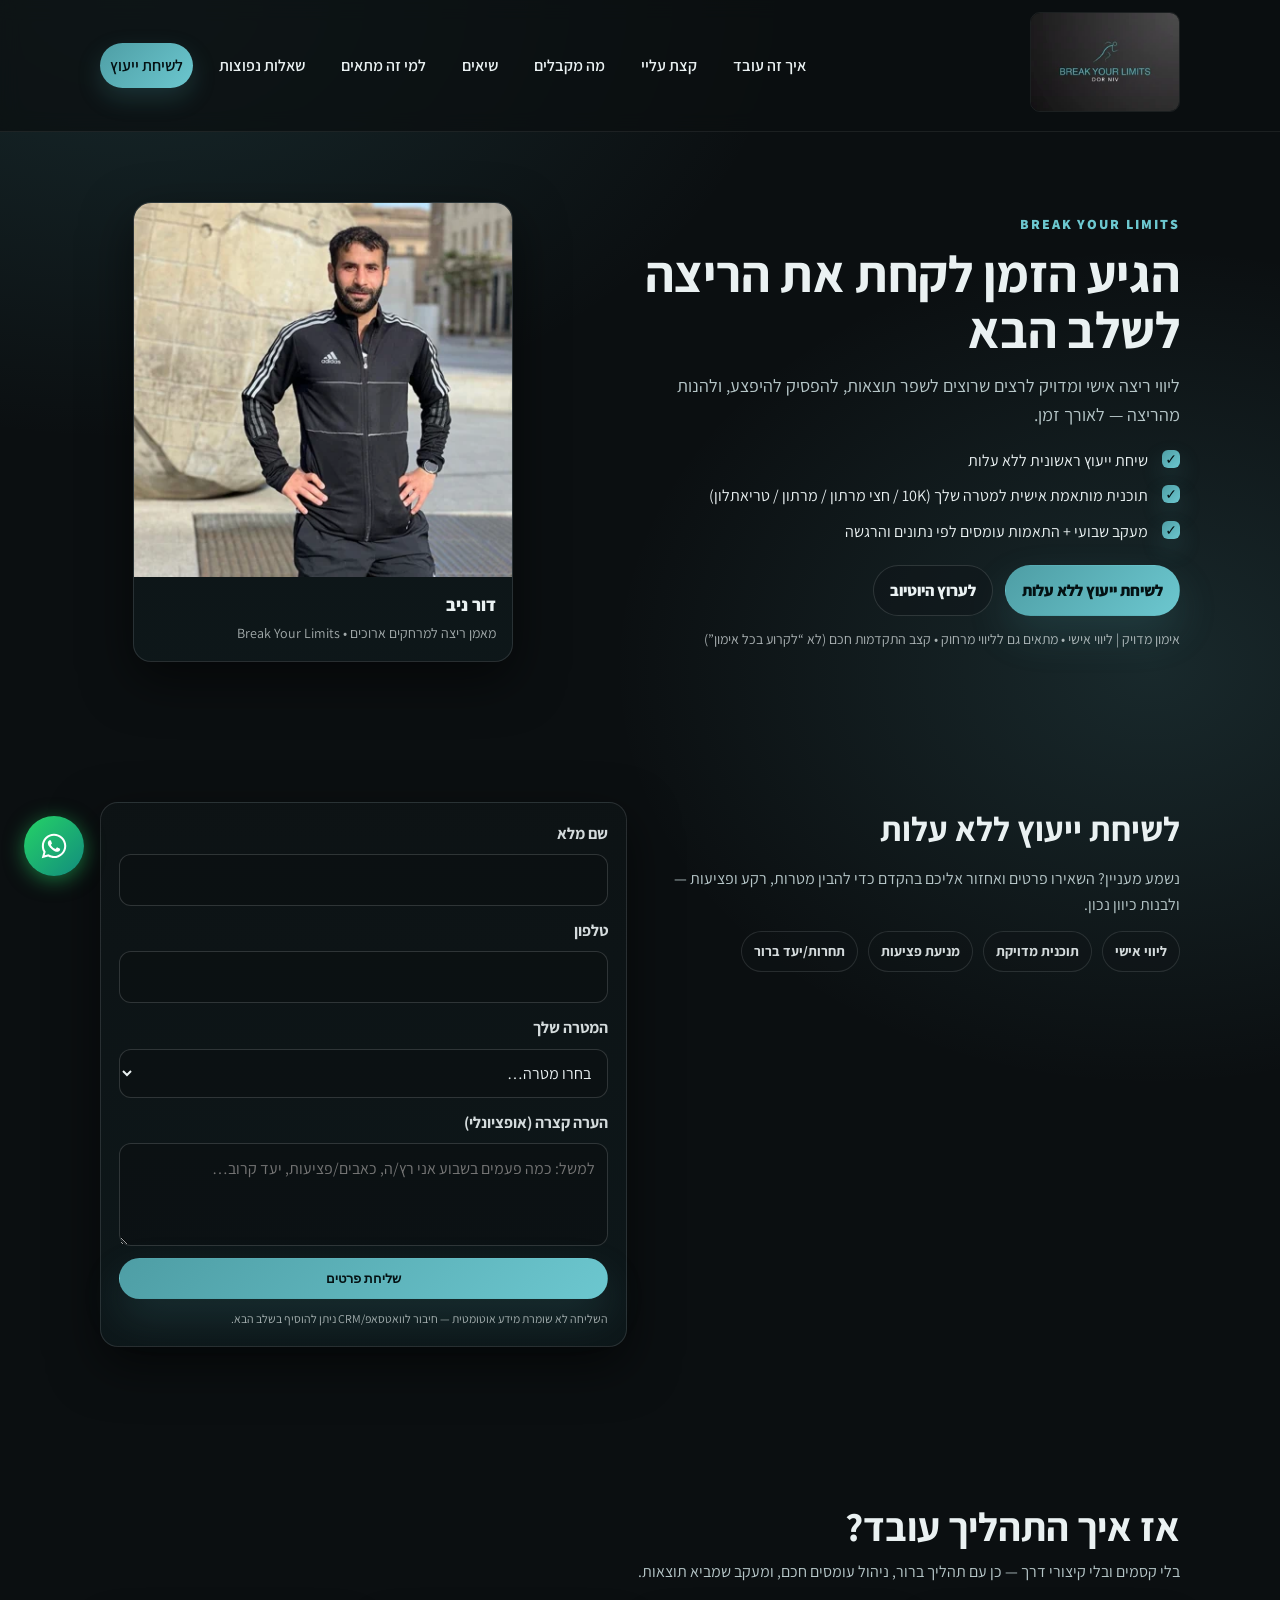
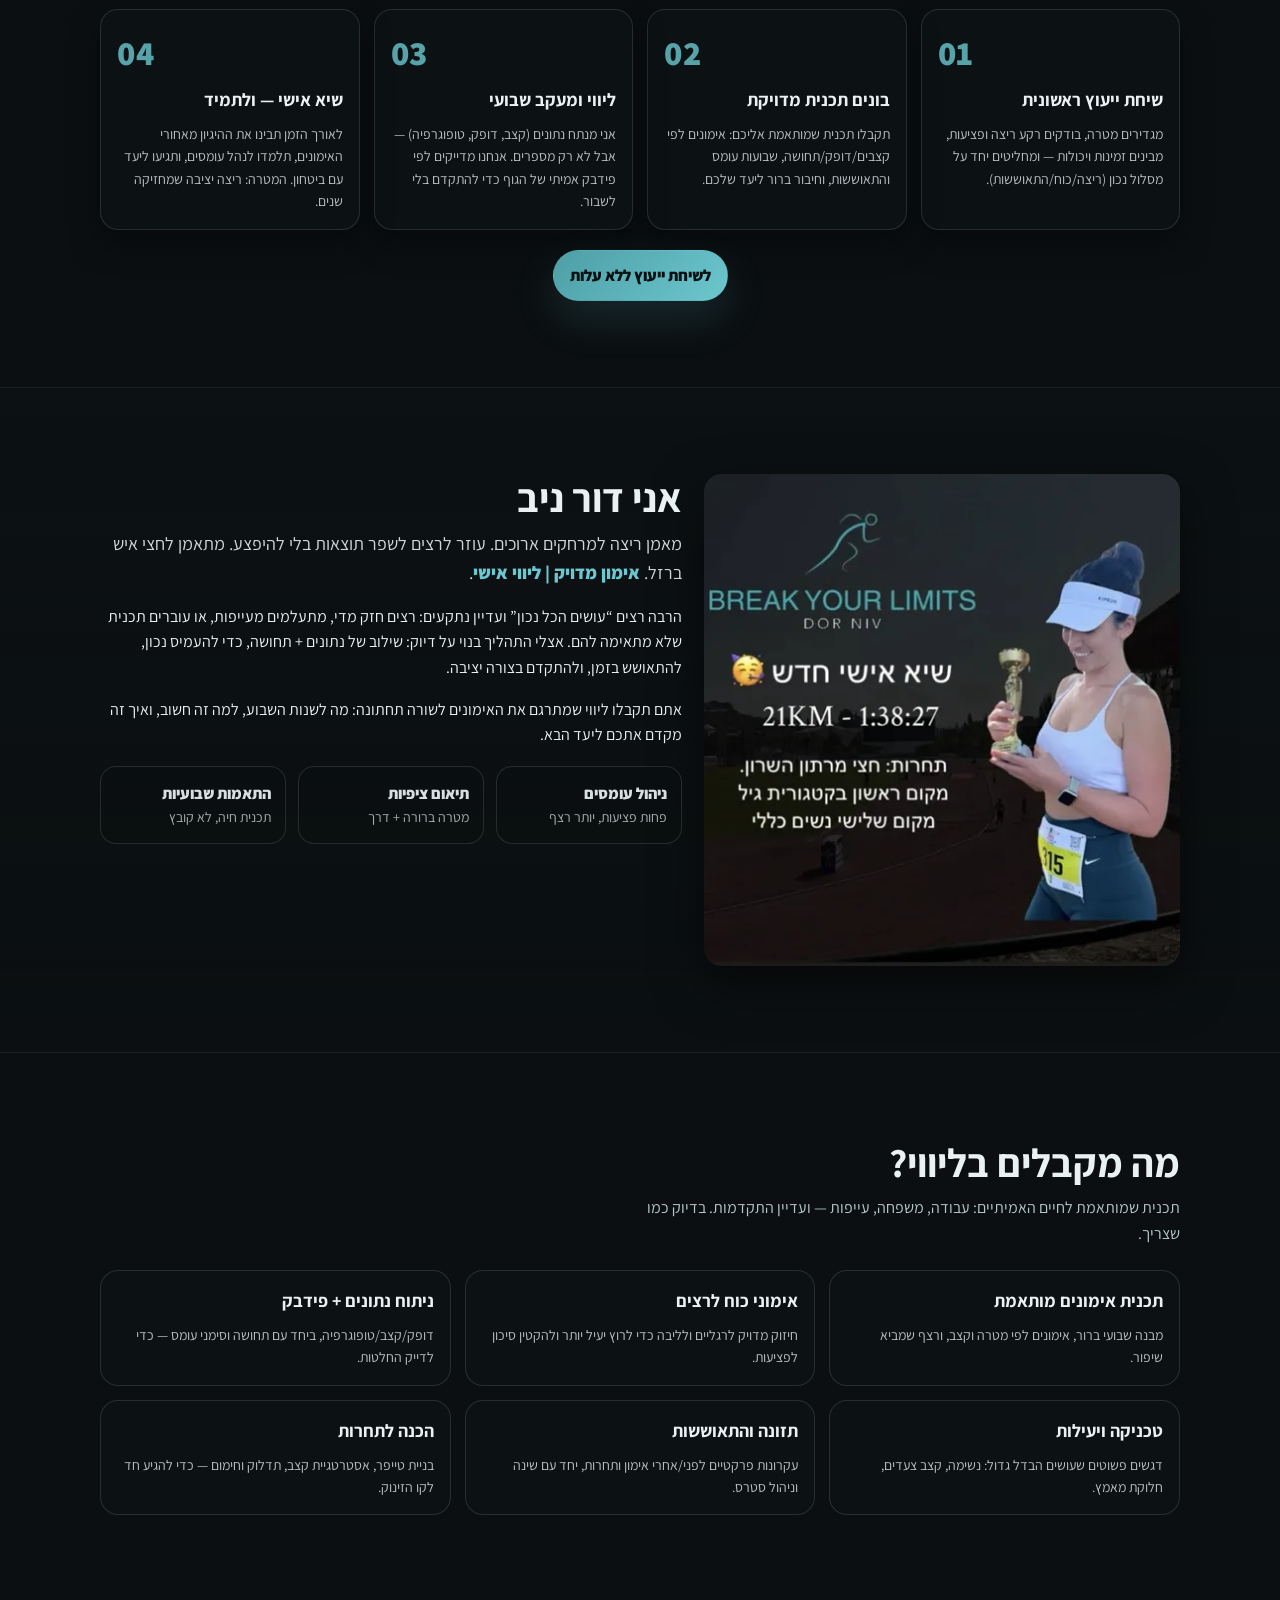
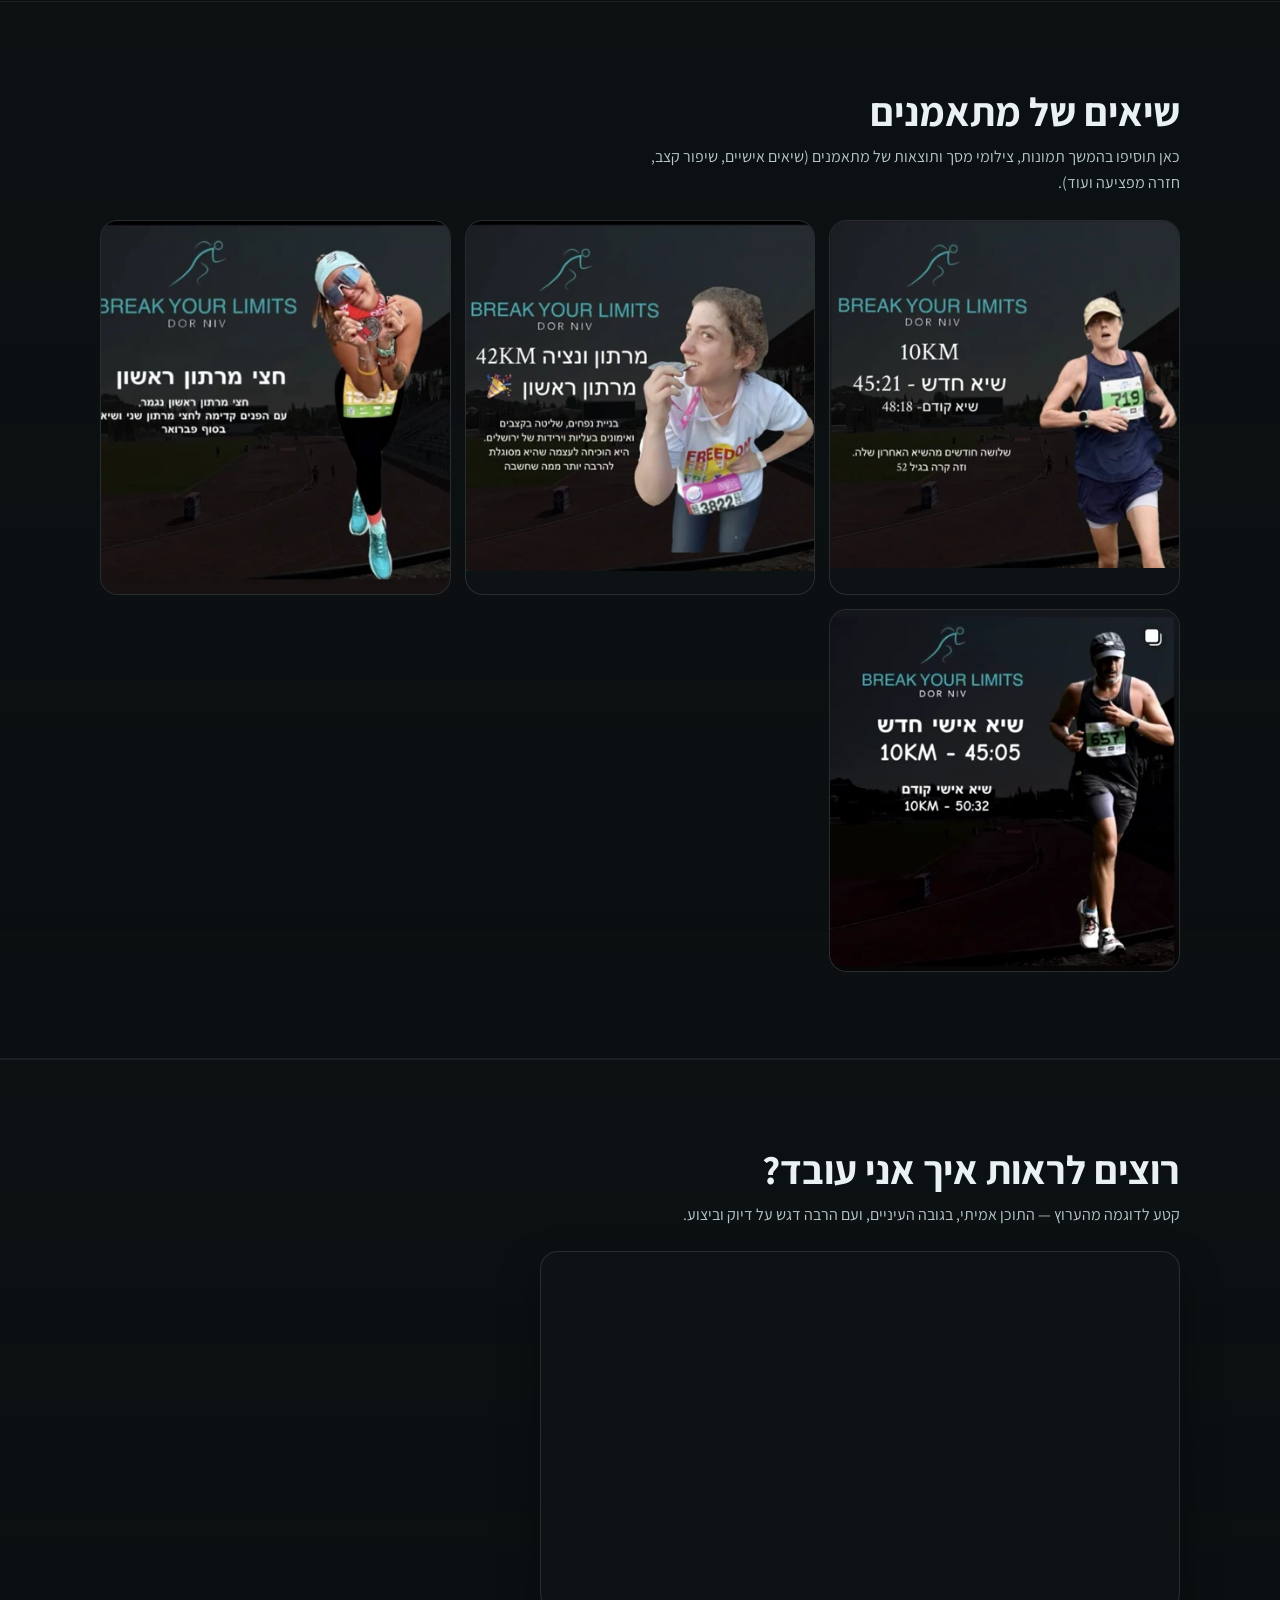
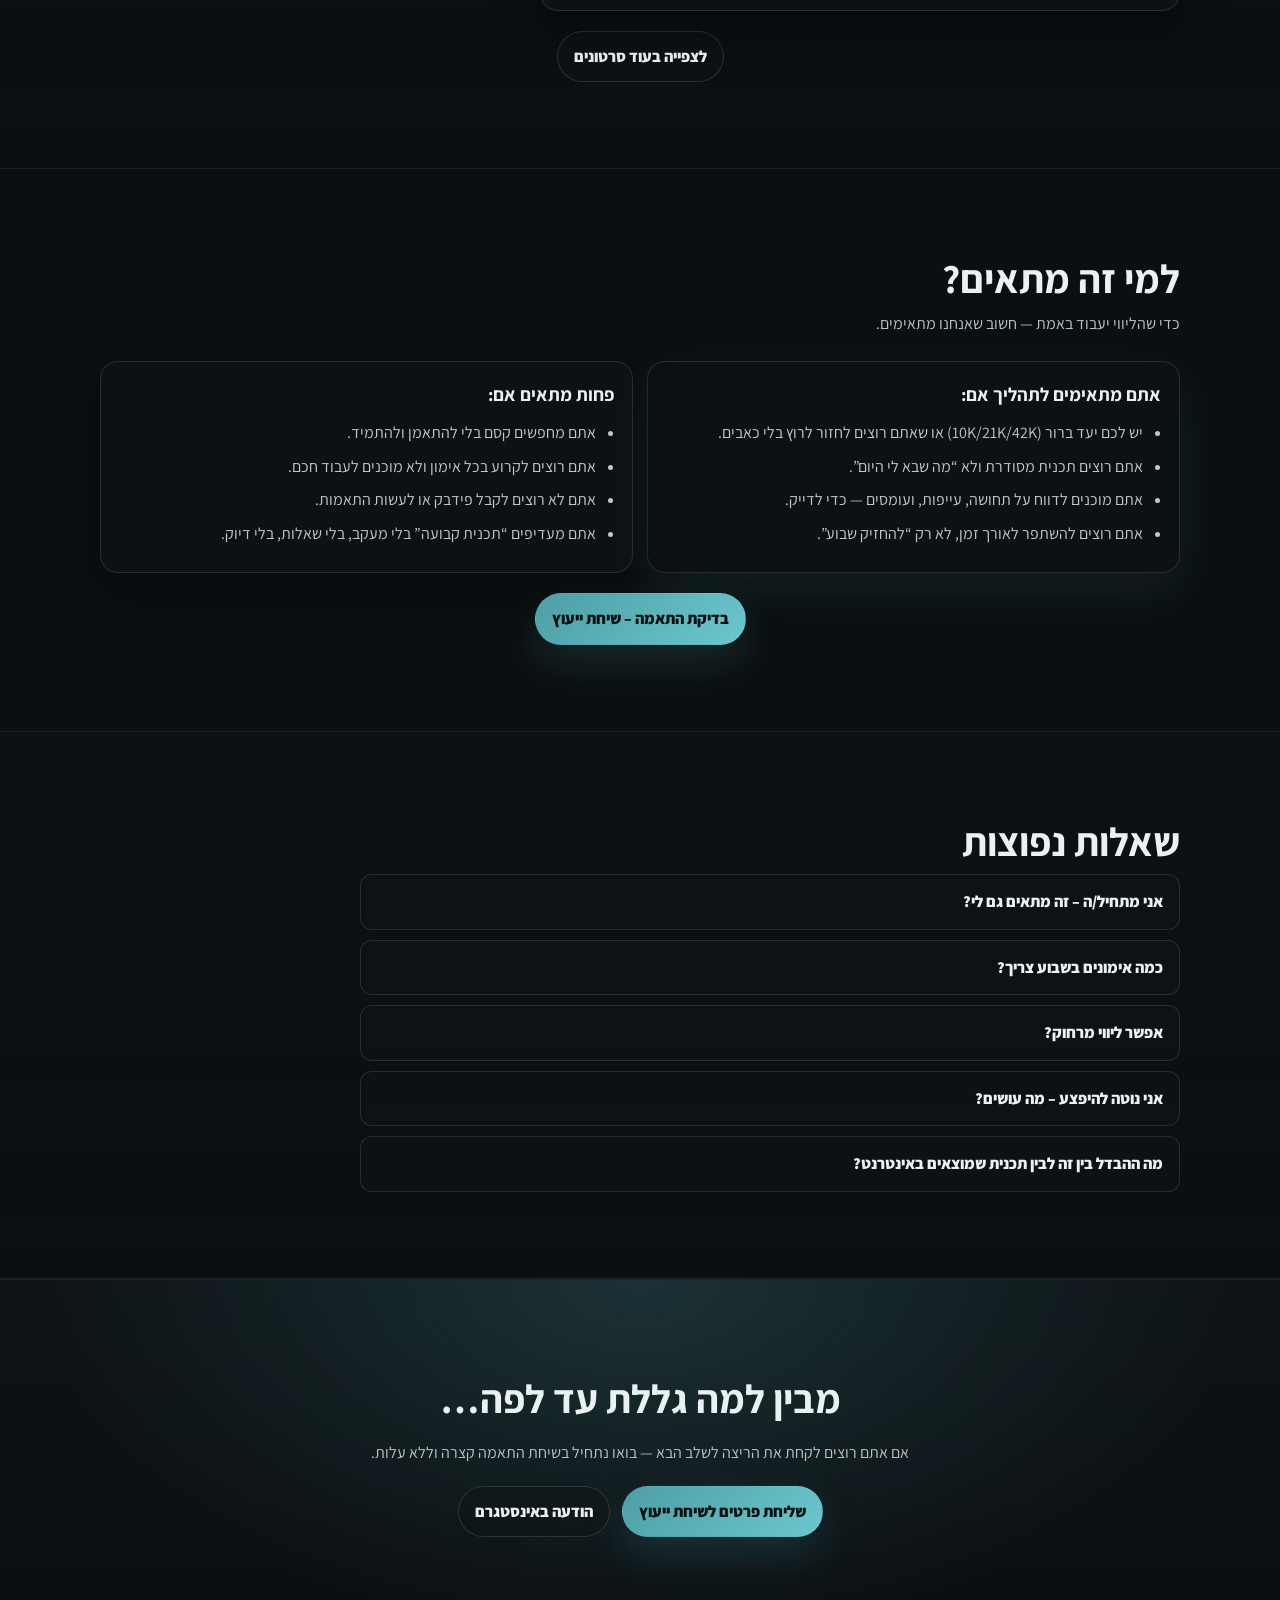
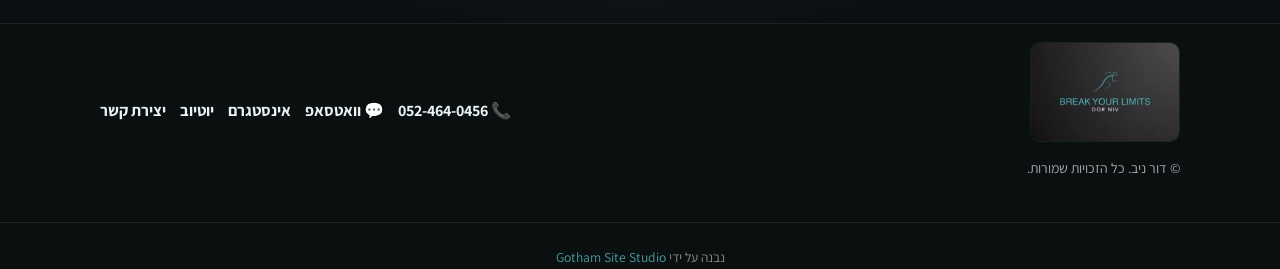
==== commit 1477899f: "Improve CLS and responsive images" ====
--- a/index.html
+++ b/index.html
@@ -24,20 +24,11 @@
     <link rel="preconnect" href="https://fonts.googleapis.com" />
     <link rel="preconnect" href="https://fonts.gstatic.com" crossorigin />
     <link
-      rel="preload"
-      as="style"
+      rel="stylesheet"
       href="https://fonts.googleapis.com/css2?family=Assistant:wght@400;600;700;800&display=swap"
-      onload="this.onload=null;this.rel='stylesheet'"
     />
-    <noscript>
-      <link
-        href="https://fonts.googleapis.com/css2?family=Assistant:wght@400;600;700;800&display=swap"
-        rel="stylesheet"
-      />
-    </noscript>
-
-    <link rel="preload" as="style" href="styles.css" onload="this.onload=null;this.rel='stylesheet'" />
-    <noscript><link rel="stylesheet" href="styles.css" /></noscript>
+
+    <link rel="stylesheet" href="styles.css" />
     <script src="script.js" defer></script>
   </head>
   <body>
@@ -120,11 +111,13 @@
               <picture>
                 <source
                   type="image/webp"
-                  srcset="images/IMG_9680-400.webp 400w, images/IMG_9680-800.webp 800w"
+                  srcset="images/IMG_9680-400.webp 400w, images/IMG_9680-480.webp 480w, images/IMG_9680-800.webp 800w"
                   sizes="(max-width: 960px) 100vw, 380px"
                 />
                 <img
                   src="images/IMG_9680-800.jpg"
+                  srcset="images/IMG_9680-480.jpg 480w, images/IMG_9680-800.jpg 800w"
+                  sizes="(max-width: 960px) 100vw, 380px"
                   width="800"
                   height="794"
                   alt="דור ניב"
@@ -261,16 +254,17 @@
             <picture>
               <source
                 type="image/webp"
-                srcset="images/IMG_9652-400.webp 400w, images/IMG_9652-800.webp 800w"
+                srcset="images/IMG_9652-400.webp 400w, images/IMG_9652-480.webp 480w, images/IMG_9652-800.webp 800w"
                 sizes="(max-width: 960px) 100vw, 480px"
               />
               <img
                 src="images/IMG_9652-800.jpg"
+                srcset="images/IMG_9652-480.jpg 480w, images/IMG_9652-800.jpg 800w"
+                sizes="(max-width: 960px) 100vw, 480px"
                 width="800"
                 height="828"
                 alt="דור ניב"
                 decoding="async"
-                loading="lazy"
                 style="width: 100%; height: auto; display: block; border-radius: var(--radius); box-shadow: var(--shadow);"
               />
             </picture>
@@ -356,11 +350,13 @@
               <picture>
                 <source
                   type="image/webp"
-                  srcset="images/IMG_9653-400.webp 400w, images/IMG_9653-800.webp 800w"
+                  srcset="images/IMG_9653-400.webp 400w, images/IMG_9653-480.webp 480w, images/IMG_9653-800.webp 800w"
                   sizes="(max-width: 960px) 100vw, 350px"
                 />
                 <img
                   src="images/IMG_9653-800.jpg"
+                  srcset="images/IMG_9653-480.jpg 480w, images/IMG_9653-800.jpg 800w"
+                  sizes="(max-width: 960px) 100vw, 350px"
                   width="800"
                   height="796"
                   alt="תוצאת מתאמן"
@@ -374,11 +370,13 @@
               <picture>
                 <source
                   type="image/webp"
-                  srcset="images/IMG_9654-400.webp 400w, images/IMG_9654-800.webp 800w"
+                  srcset="images/IMG_9654-400.webp 400w, images/IMG_9654-480.webp 480w, images/IMG_9654-800.webp 800w"
                   sizes="(max-width: 960px) 100vw, 350px"
                 />
                 <img
                   src="images/IMG_9654-800.jpg"
+                  srcset="images/IMG_9654-480.jpg 480w, images/IMG_9654-800.jpg 800w"
+                  sizes="(max-width: 960px) 100vw, 350px"
                   width="800"
                   height="804"
                   alt="תוצאת מתאמן"
@@ -392,11 +390,13 @@
               <picture>
                 <source
                   type="image/webp"
-                  srcset="images/IMG_9655-400.webp 400w, images/IMG_9655-800.webp 800w"
+                  srcset="images/IMG_9655-400.webp 400w, images/IMG_9655-480.webp 480w, images/IMG_9655-800.webp 800w"
                   sizes="(max-width: 960px) 100vw, 350px"
                 />
                 <img
                   src="images/IMG_9655-800.jpg"
+                  srcset="images/IMG_9655-480.jpg 480w, images/IMG_9655-800.jpg 800w"
+                  sizes="(max-width: 960px) 100vw, 350px"
                   width="800"
                   height="854"
                   alt="תוצאת מתאמן"
@@ -410,11 +410,13 @@
               <picture>
                 <source
                   type="image/webp"
-                  srcset="images/IMG_9650-400.webp 400w, images/IMG_9650-800.webp 800w"
+                  srcset="images/IMG_9650-400.webp 400w, images/IMG_9650-480.webp 480w, images/IMG_9650-800.webp 800w"
                   sizes="(max-width: 960px) 100vw, 350px"
                 />
                 <img
                   src="images/IMG_9650-800.jpg"
+                  srcset="images/IMG_9650-480.jpg 480w, images/IMG_9650-800.jpg 800w"
+                  sizes="(max-width: 960px) 100vw, 350px"
                   width="800"
                   height="828"
                   alt="תוצאת מתאמן"
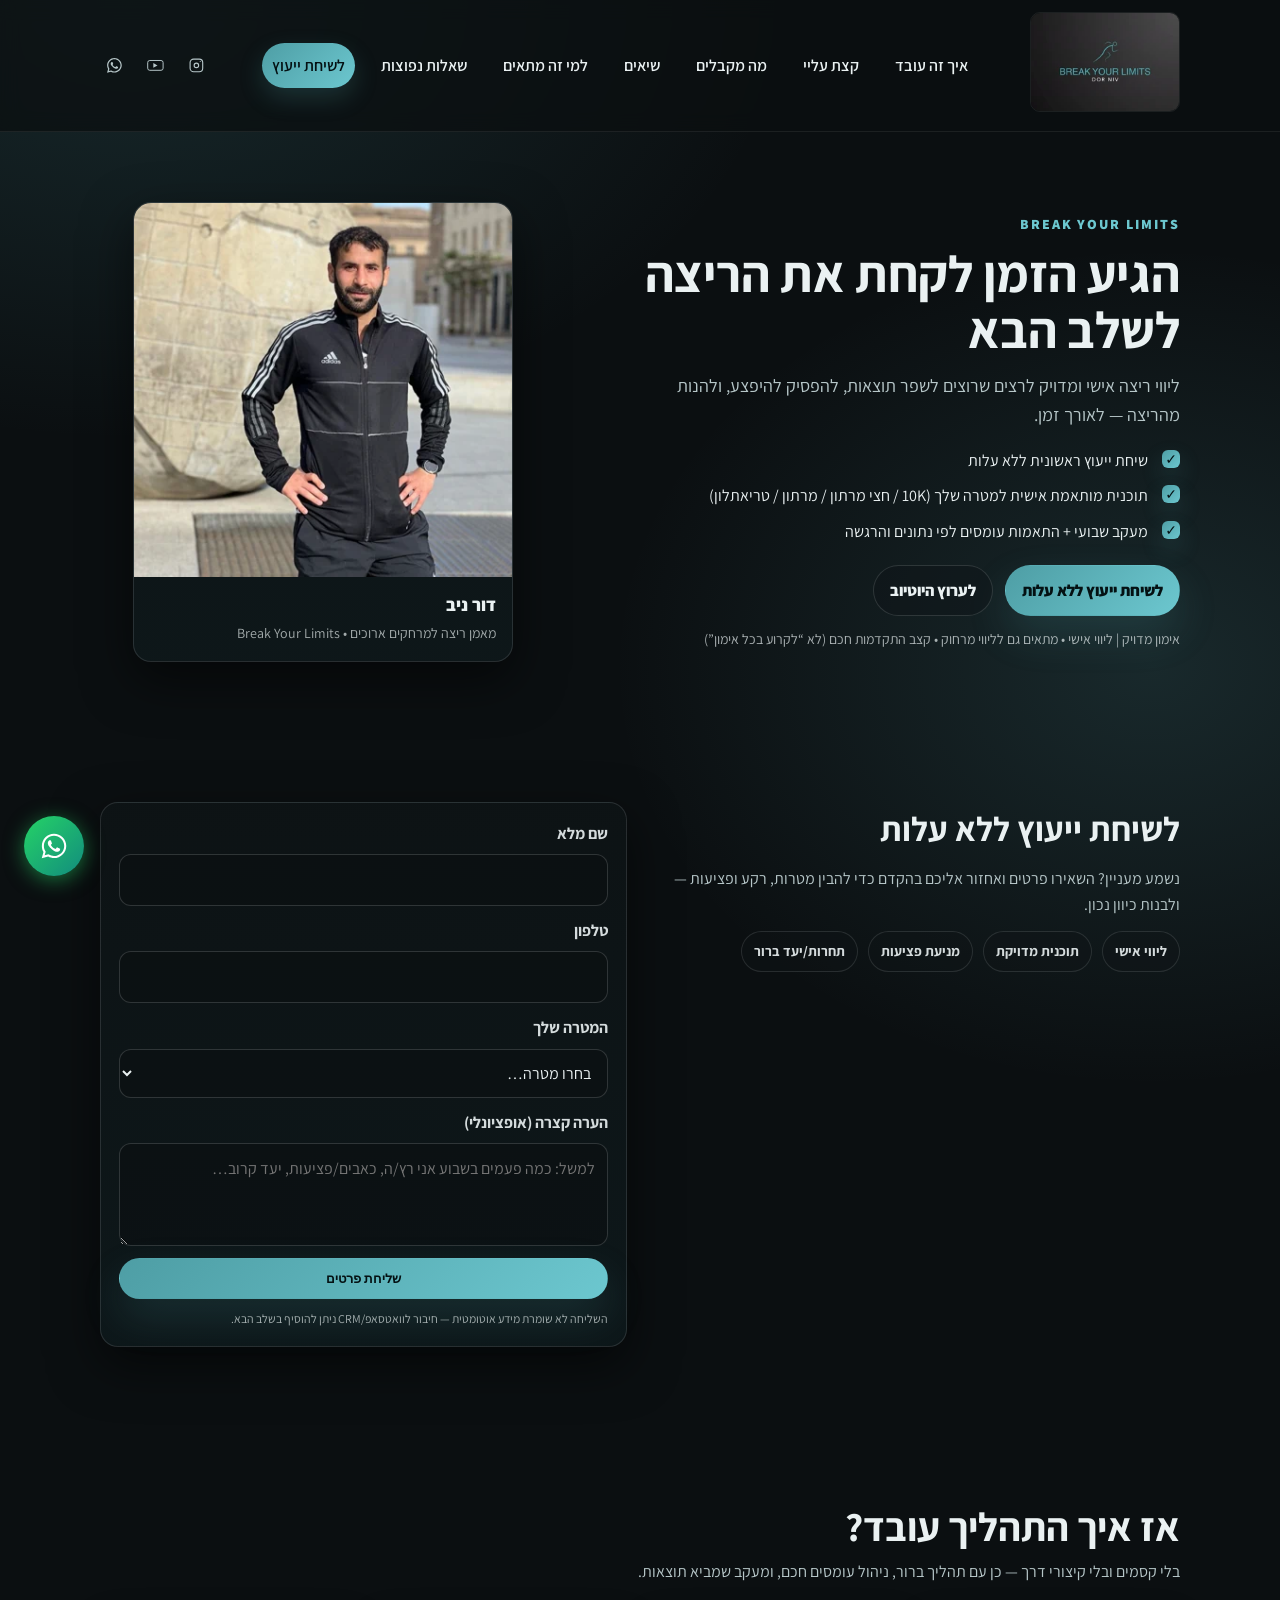
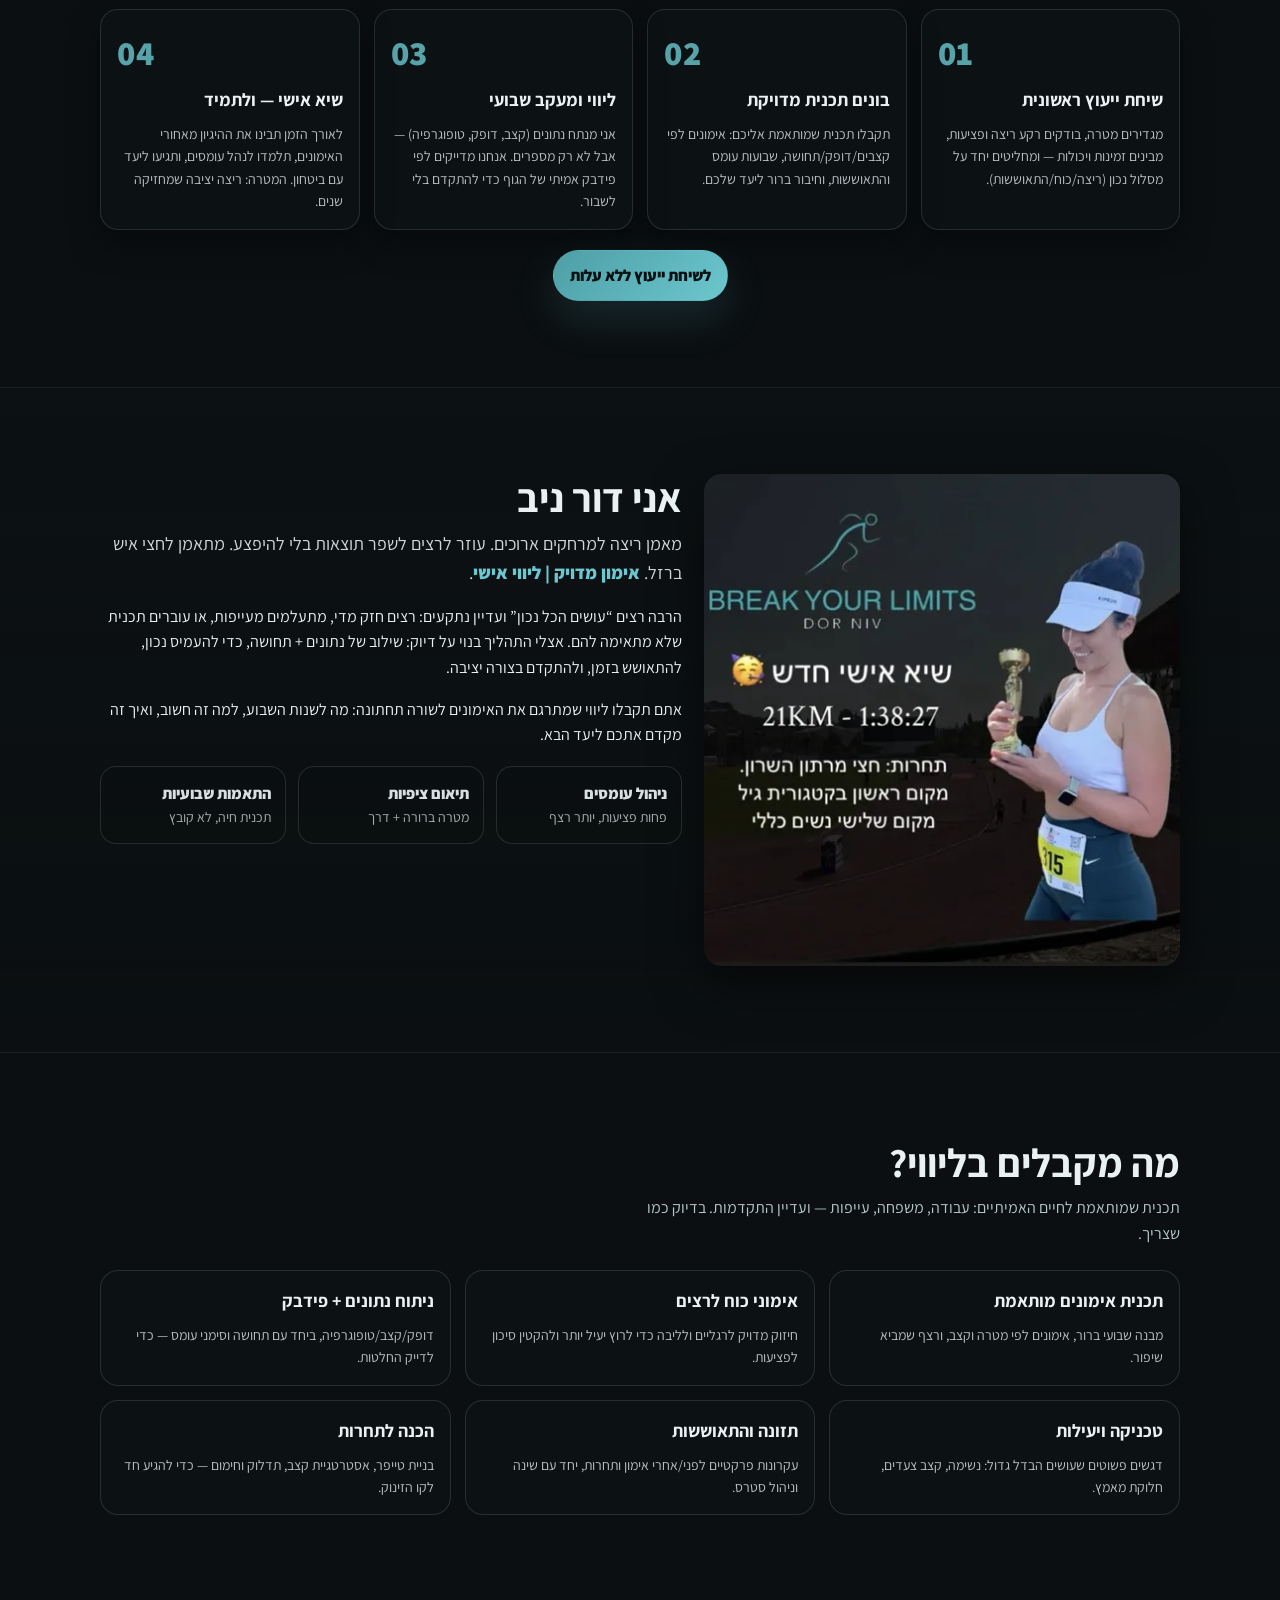
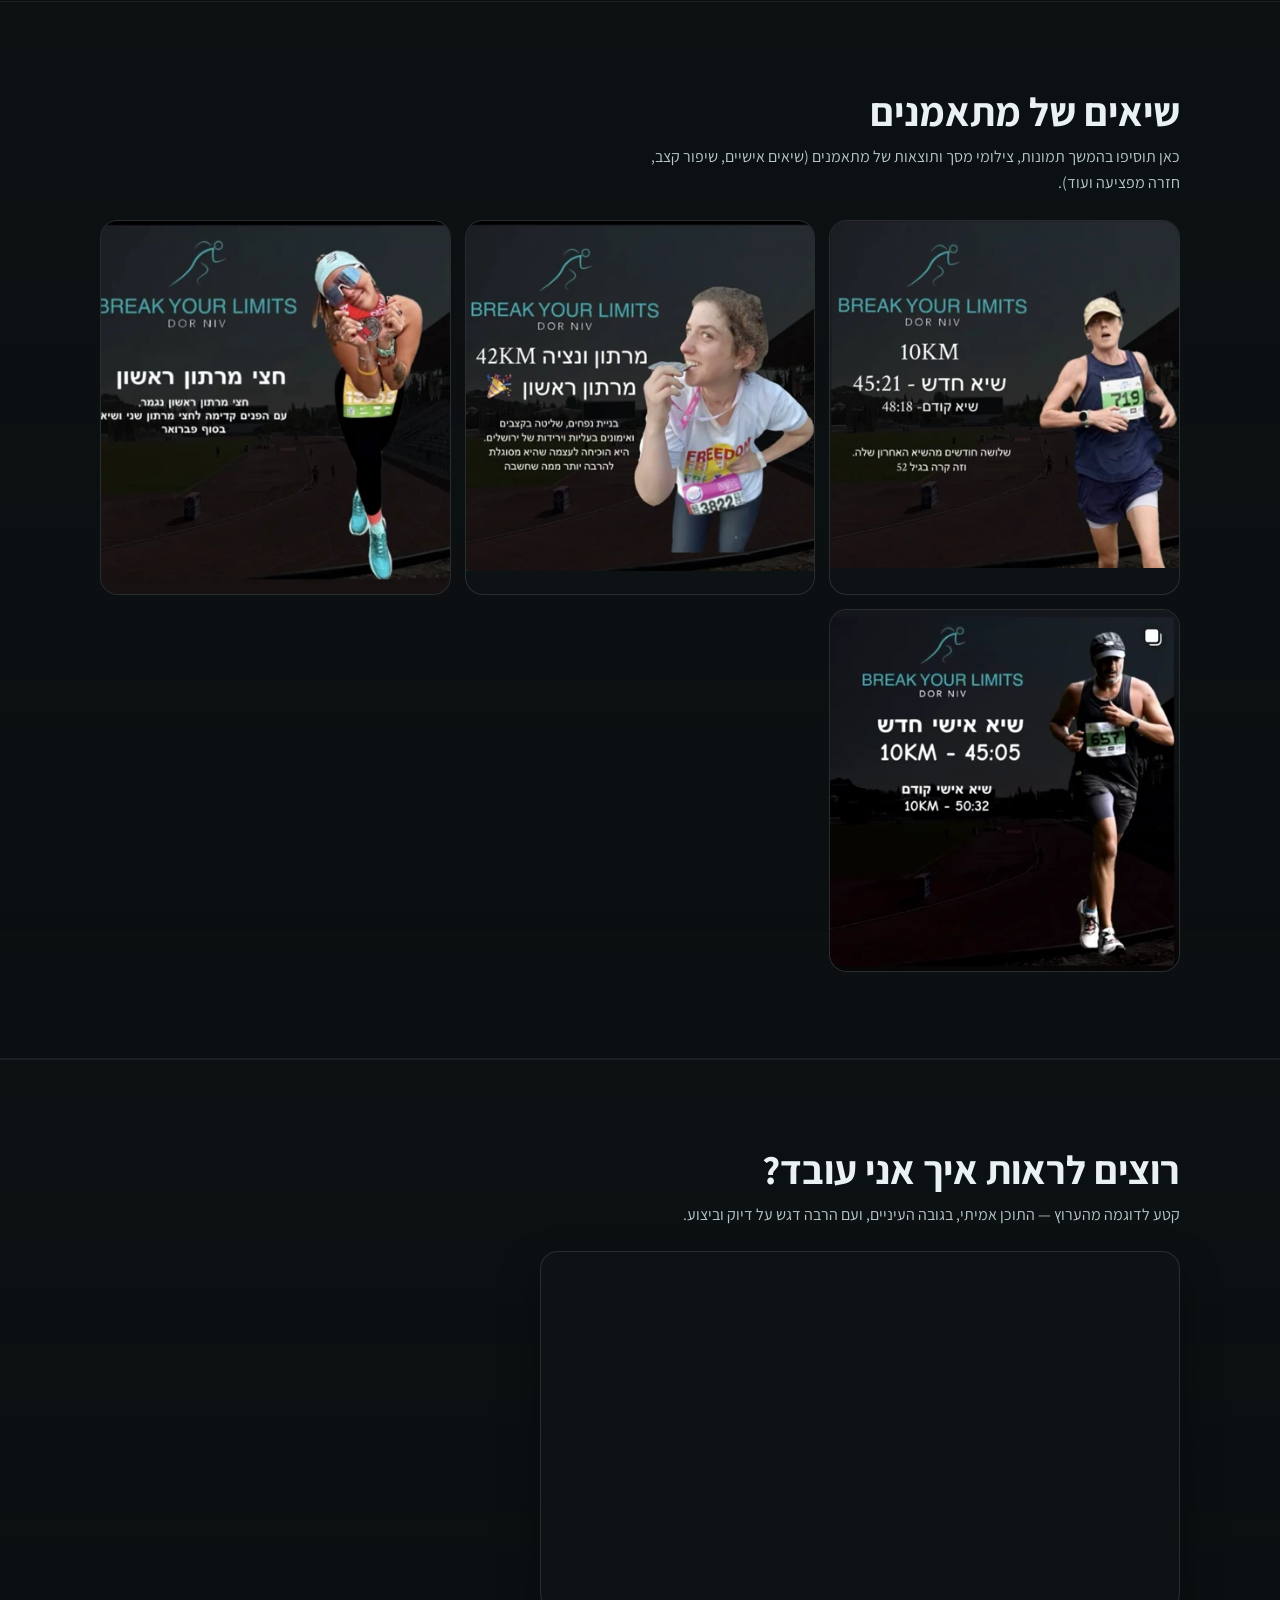
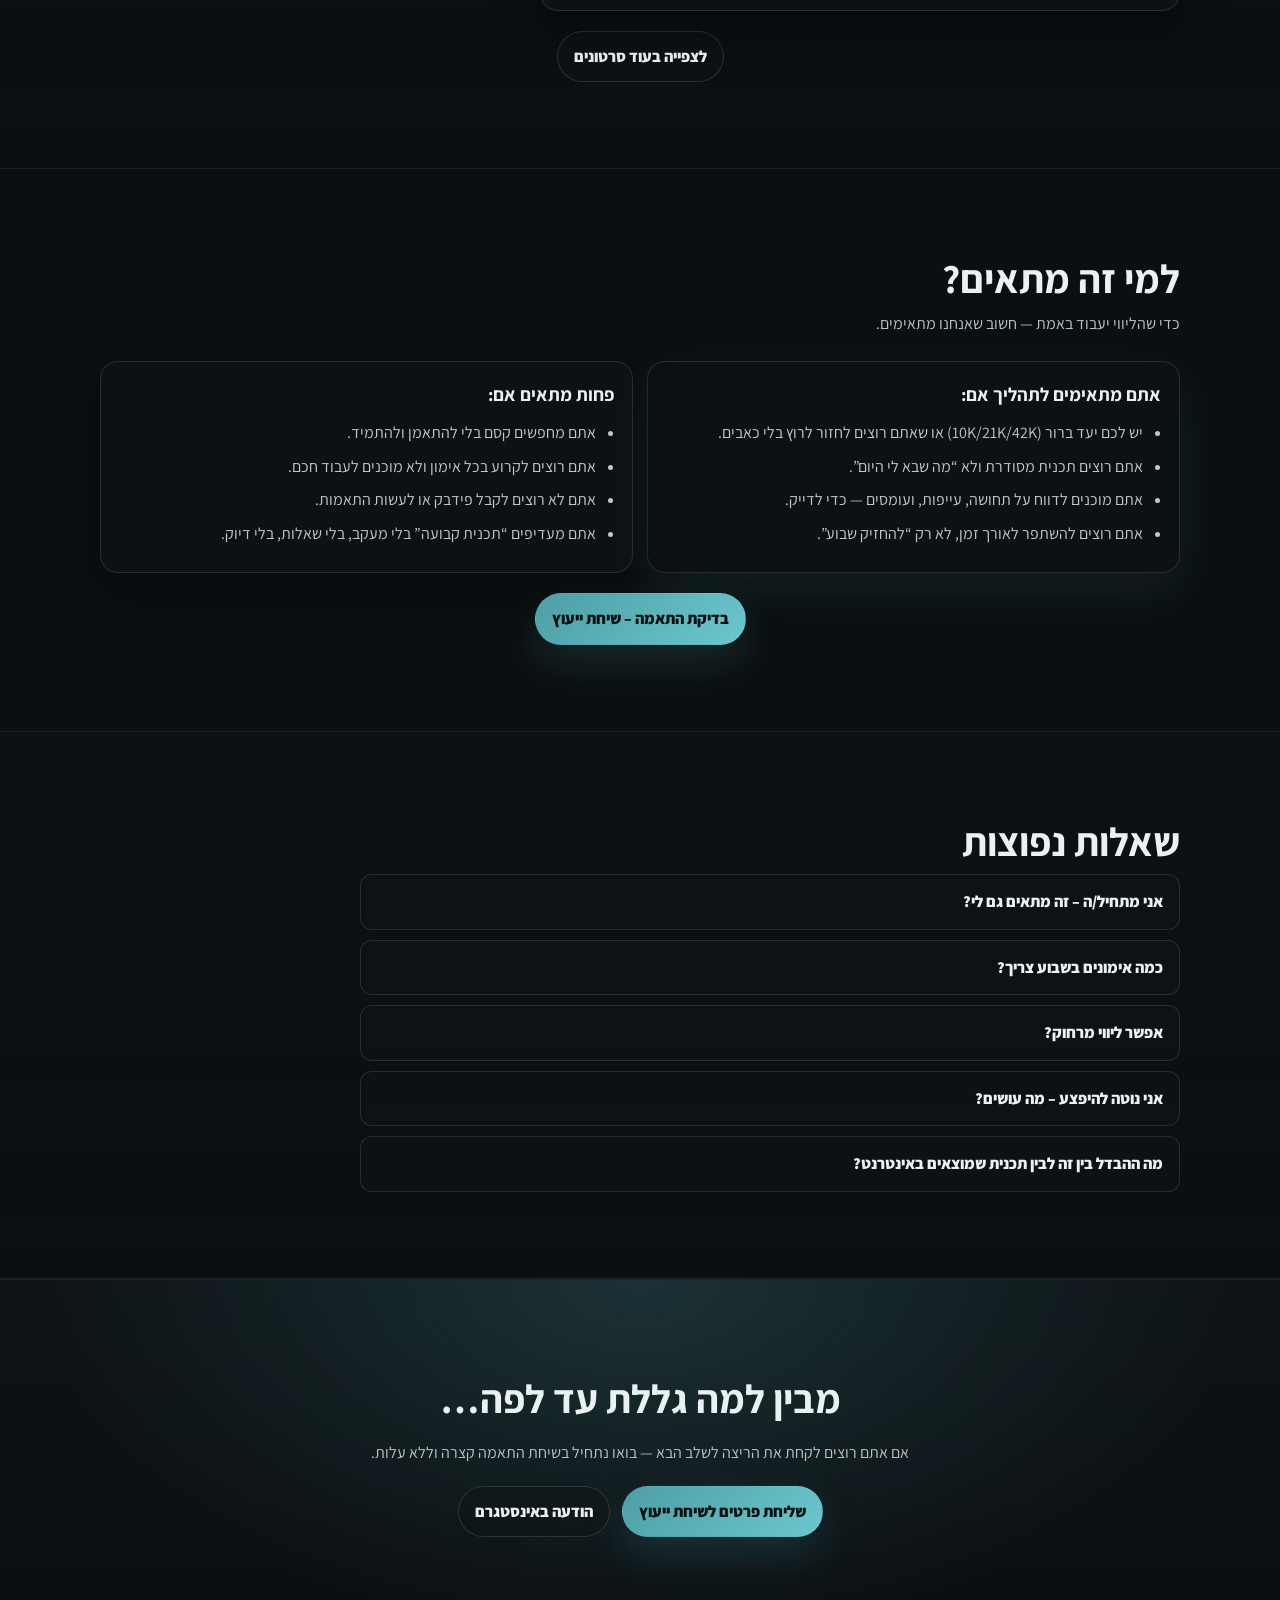
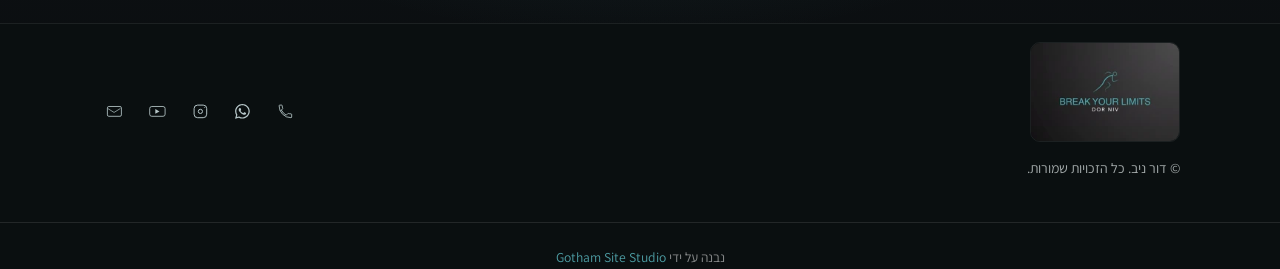
==== commit 3d66e696: "Add social icons in header and footer; add .social-links styles" ====
--- a/index.html
+++ b/index.html
@@ -70,6 +70,26 @@
           <a href="#faq">שאלות נפוצות</a>
           <a class="nav-cta" href="#lead">לשיחת ייעוץ</a>
         </nav>
+        <div class="header-social social-links" aria-label="קישורי רשתות חברתיות">
+          <a href="https://www.instagram.com/dor__niv/" target="_blank" rel="noopener" aria-label="אינסטגרם">
+            <svg width="20" height="20" viewBox="0 0 24 24" fill="none" xmlns="http://www.w3.org/2000/svg">
+              <rect x="3" y="3" width="18" height="18" rx="5" stroke="currentColor" stroke-width="1.6"/>
+              <circle cx="12" cy="12" r="3.2" stroke="currentColor" stroke-width="1.6"/>
+              <circle cx="17.5" cy="6.5" r="0.8" fill="currentColor" />
+            </svg>
+          </a>
+          <a href="https://www.youtube.com/@Runningbreaksyourlimits" target="_blank" rel="noopener" aria-label="יוטיוב">
+            <svg width="22" height="14" viewBox="0 0 24 16" fill="none" xmlns="http://www.w3.org/2000/svg">
+              <rect x="1" y="1" width="22" height="14" rx="3" stroke="currentColor" stroke-width="1.4"/>
+              <path d="M9 4.5L15 8L9 11.5V4.5Z" fill="currentColor"/>
+            </svg>
+          </a>
+          <a href="https://wa.me/972524640456" target="_blank" rel="noopener" aria-label="וואטסאפ">
+            <svg width="20" height="20" viewBox="0 0 448 512" fill="currentColor" xmlns="http://www.w3.org/2000/svg">
+              <path d="M380.9 97.1C339 55.1 283.2 32 223.9 32c-122.4 0-222 99.6-222 222 0 39.1 10.2 77.3 29.6 111L0 480l117.7-30.9c32.4 17.7 68.9 27 106.1 27h.1c122.3 0 224.1-99.6 224.1-222 0-59.3-25.2-115-67.1-157zm-157 341.6c-33.2 0-65.7-8.9-94-25.7l-6.7-4-69.8 18.3L72 359.2l-4.4-7c-18.5-29.4-28.2-63.3-28.2-98.2 0-101.7 82.8-184.5 184.6-184.5 49.3 0 95.6 19.2 130.4 54.1 34.8 34.9 56.2 81.2 56.1 130.5 0 101.8-84.9 184.6-186.6 184.6zm101.2-138.2c-5.5-2.8-32.8-16.2-37.9-18-5.1-1.9-8.8-2.8-12.5 2.8-3.7 5.6-14.3 18-17.6 21.8-3.2 3.7-6.5 4.2-12 1.4-32.6-16.3-54-29.1-75.5-66-5.7-9.8 5.7-9.1 16.3-30.3 1.8-3.7.9-6.9-.5-9.7-1.4-2.8-12.5-30.1-17.1-41.2-4.5-10.8-9.1-9.3-12.5-9.5-3.2-.2-6.9-.2-10.6-.2-3.7 0-9.7 1.4-14.8 6.9-5.1 5.6-19.4 19-19.4 46.3 0 27.3 19.9 53.7 22.6 57.4 2.8 3.7 39.1 59.7 94.8 83.8 35.2 15.2 49 16.5 66.6 13.9 10.7-1.6 32.8-13.4 37.4-26.4 4.6-13 4.6-24.1 3.2-26.4-1.3-2.5-5-3.9-10.5-6.6z"/>
+            </svg>
+          </a>
+        </div>
       </div>
     </header>
 
@@ -567,12 +587,36 @@
           </picture>
           <p>© <span id="year"></span> דור ניב. כל הזכויות שמורות.</p>
         </div>
-        <div class="footer-links" aria-label="קישורים">
-          <a href="tel:+972524640456">📞 052-464-0456</a>
-          <a href="https://wa.me/972524640456" target="_blank" rel="noopener">💬 וואטסאפ</a>
-          <a href="https://www.instagram.com/dor__niv/" target="_blank" rel="noopener">אינסטגרם</a>
-          <a href="https://www.youtube.com/@Runningbreaksyourlimits" target="_blank" rel="noopener">יוטיוב</a>
-          <a href="#lead">יצירת קשר</a>
+        <div class="footer-links social-links" aria-label="קישורים">
+          <a href="tel:+972524640456" aria-label="שיחה בטלפון">
+            <svg width="18" height="18" viewBox="0 0 24 24" fill="none" xmlns="http://www.w3.org/2000/svg">
+              <path d="M6.62 10.79a15.05 15.05 0 006.59 6.59l2.2-2.2a1 1 0 01.99-.24 11.36 11.36 0 003.56.57 1 1 0 011 1V20a1 1 0 01-1 1A17 17 0 013 4a1 1 0 011-1h2.5a1 1 0 011 1 11.36 11.36 0 00.57 3.56 1 1 0 01-.24.99l-2.2 2.2z" stroke="currentColor" stroke-width="1.2" fill="none" stroke-linecap="round" stroke-linejoin="round"/>
+            </svg>
+          </a>
+          <a href="https://wa.me/972524640456" target="_blank" rel="noopener" aria-label="שלח הודעה בוואטסאפ">
+            <svg width="18" height="18" viewBox="0 0 448 512" fill="currentColor" xmlns="http://www.w3.org/2000/svg">
+              <path d="M380.9 97.1C339 55.1 283.2 32 223.9 32c-122.4 0-222 99.6-222 222 0 39.1 10.2 77.3 29.6 111L0 480l117.7-30.9c32.4 17.7 68.9 27 106.1 27h.1c122.3 0 224.1-99.6 224.1-222 0-59.3-25.2-115-67.1-157zm-157 341.6c-33.2 0-65.7-8.9-94-25.7l-6.7-4-69.8 18.3L72 359.2l-4.4-7c-18.5-29.4-28.2-63.3-28.2-98.2 0-101.7 82.8-184.5 184.6-184.5 49.3 0 95.6 19.2 130.4 54.1 34.8 34.9 56.2 81.2 56.1 130.5 0 101.8-84.9 184.6-186.6 184.6zm101.2-138.2c-5.5-2.8-32.8-16.2-37.9-18-5.1-1.9-8.8-2.8-12.5 2.8-3.7 5.6-14.3 18-17.6 21.8-3.2 3.7-6.5 4.2-12 1.4-32.6-16.3-54-29.1-75.5-66-5.7-9.8 5.7-9.1 16.3-30.3 1.8-3.7.9-6.9-.5-9.7-1.4-2.8-12.5-30.1-17.1-41.2-4.5-10.8-9.1-9.3-12.5-9.5-3.2-.2-6.9-.2-10.6-.2-3.7 0-9.7 1.4-14.8 6.9-5.1 5.6-19.4 19-19.4 46.3 0 27.3 19.9 53.7 22.6 57.4 2.8 3.7 39.1 59.7 94.8 83.8 35.2 15.2 49 16.5 66.6 13.9 10.7-1.6 32.8-13.4 37.4-26.4 4.6-13 4.6-24.1 3.2-26.4-1.3-2.5-5-3.9-10.5-6.6z"/>
+            </svg>
+          </a>
+          <a href="https://www.instagram.com/dor__niv/" target="_blank" rel="noopener" aria-label="אינסטגרם">
+            <svg width="18" height="18" viewBox="0 0 24 24" fill="none" xmlns="http://www.w3.org/2000/svg">
+              <rect x="3" y="3" width="18" height="18" rx="5" stroke="currentColor" stroke-width="1.4"/>
+              <circle cx="12" cy="12" r="3" stroke="currentColor" stroke-width="1.4"/>
+              <circle cx="17.6" cy="6.4" r="0.7" fill="currentColor" />
+            </svg>
+          </a>
+          <a href="https://www.youtube.com/@Runningbreaksyourlimits" target="_blank" rel="noopener" aria-label="יוטיוב">
+            <svg width="20" height="14" viewBox="0 0 24 16" fill="none" xmlns="http://www.w3.org/2000/svg">
+              <rect x="1" y="1" width="22" height="14" rx="3" stroke="currentColor" stroke-width="1.2"/>
+              <path d="M9 4.5L15 8L9 11.5V4.5Z" fill="currentColor"/>
+            </svg>
+          </a>
+          <a href="#lead" aria-label="יצירת קשר - טופס">
+            <svg width="18" height="14" viewBox="0 0 24 18" fill="none" xmlns="http://www.w3.org/2000/svg">
+              <path d="M2 4a2 2 0 012-2h16a2 2 0 012 2v10a2 2 0 01-2 2H4a2 2 0 01-2-2V4z" stroke="currentColor" stroke-width="1.2" fill="none"/>
+              <path d="M3 5.2l8.5 5.3L20 5.2" stroke="currentColor" stroke-width="1" stroke-linecap="round" stroke-linejoin="round" fill="none"/>
+            </svg>
+          </a>
         </div>
       </div>
       <div class="footer-credit">
--- a/styles.css
+++ b/styles.css
@@ -120,6 +120,35 @@
   align-items: center;
   gap: 16px;
   font-weight: 600;
+}
+
+/* Social icon groups used in header and footer */
+.social-links {
+  display: inline-flex;
+  gap: 12px;
+  align-items: center;
+}
+
+.social-links a {
+  color: var(--muted);
+  display: inline-flex;
+  align-items: center;
+  justify-content: center;
+  padding: 6px;
+  border-radius: 8px;
+  transition: color 160ms ease, background 160ms ease, transform 120ms ease;
+}
+
+.social-links a svg {
+  display: block;
+  width: 1.05em;
+  height: 1.05em;
+}
+
+.social-links a:hover {
+  color: var(--accent-2);
+  background: rgba(78, 158, 165, 0.04);
+  transform: translateY(-2px);
 }
 
 .site-nav a {
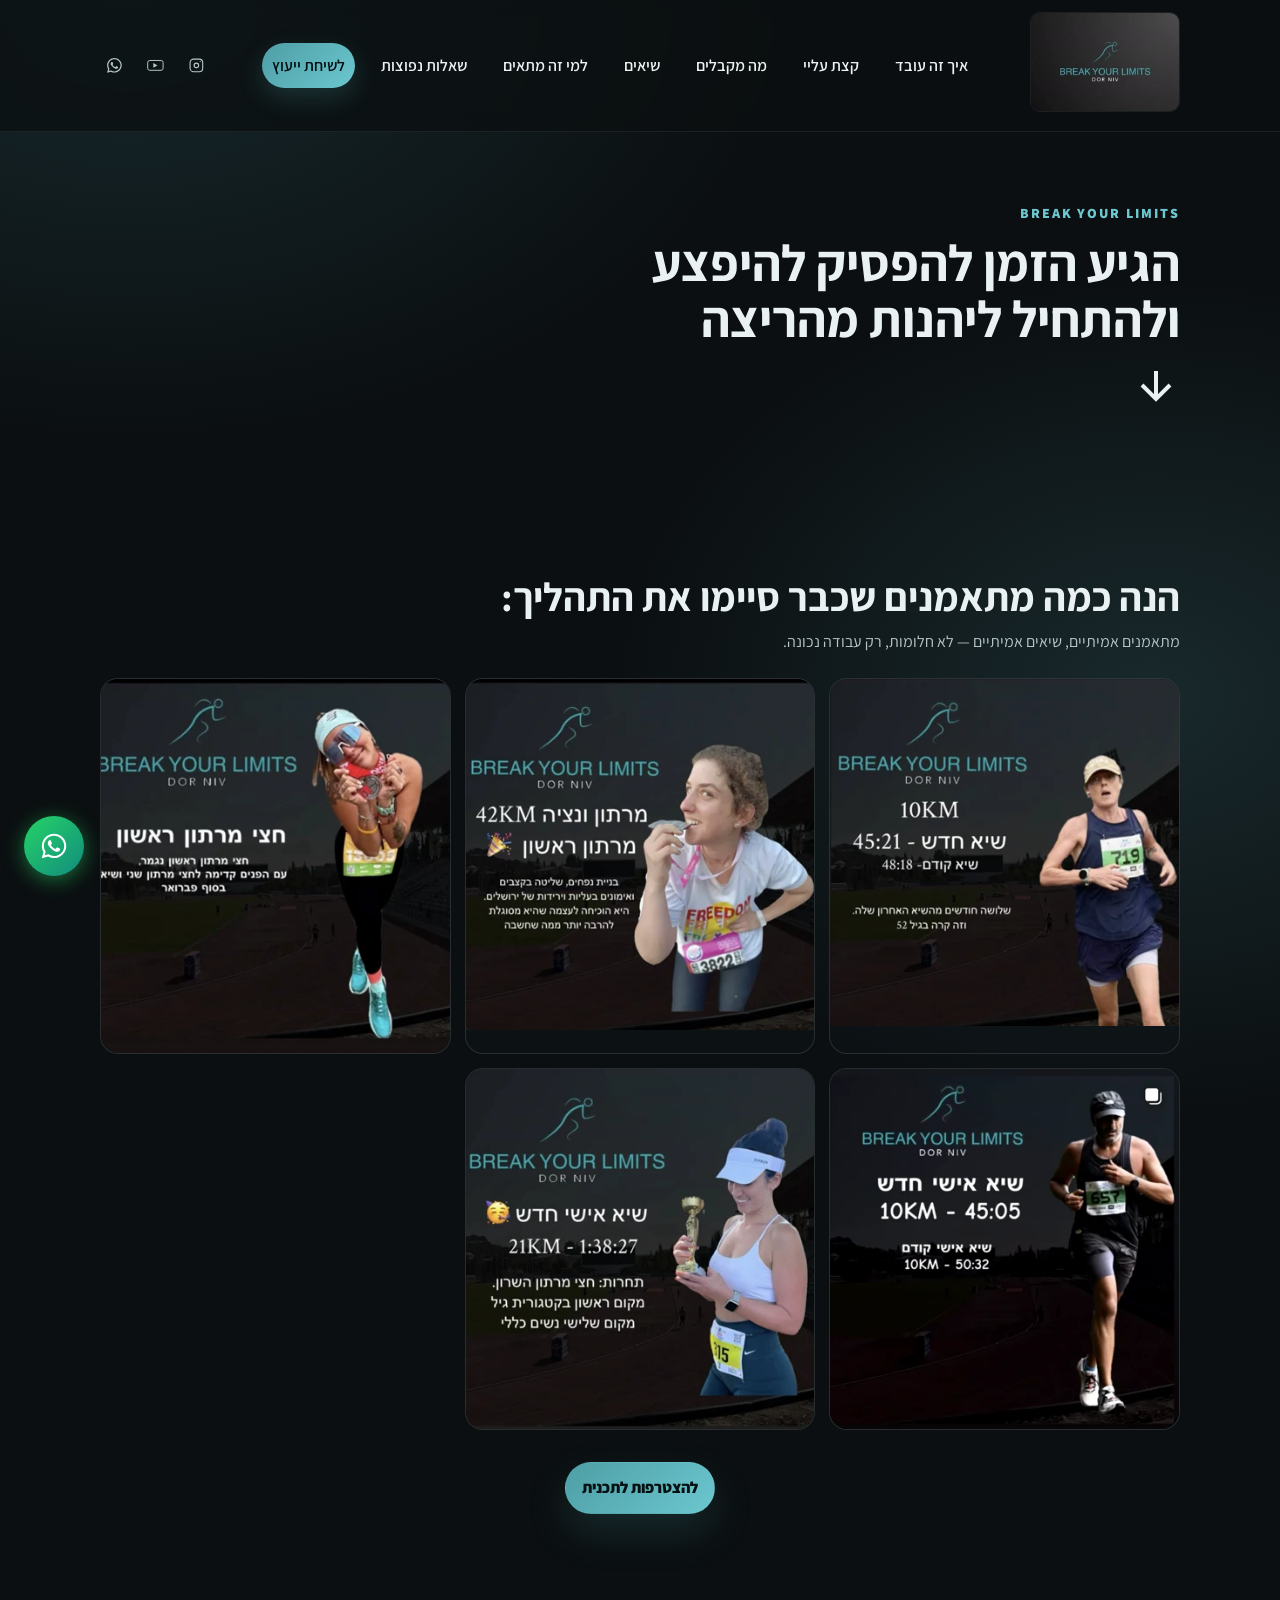
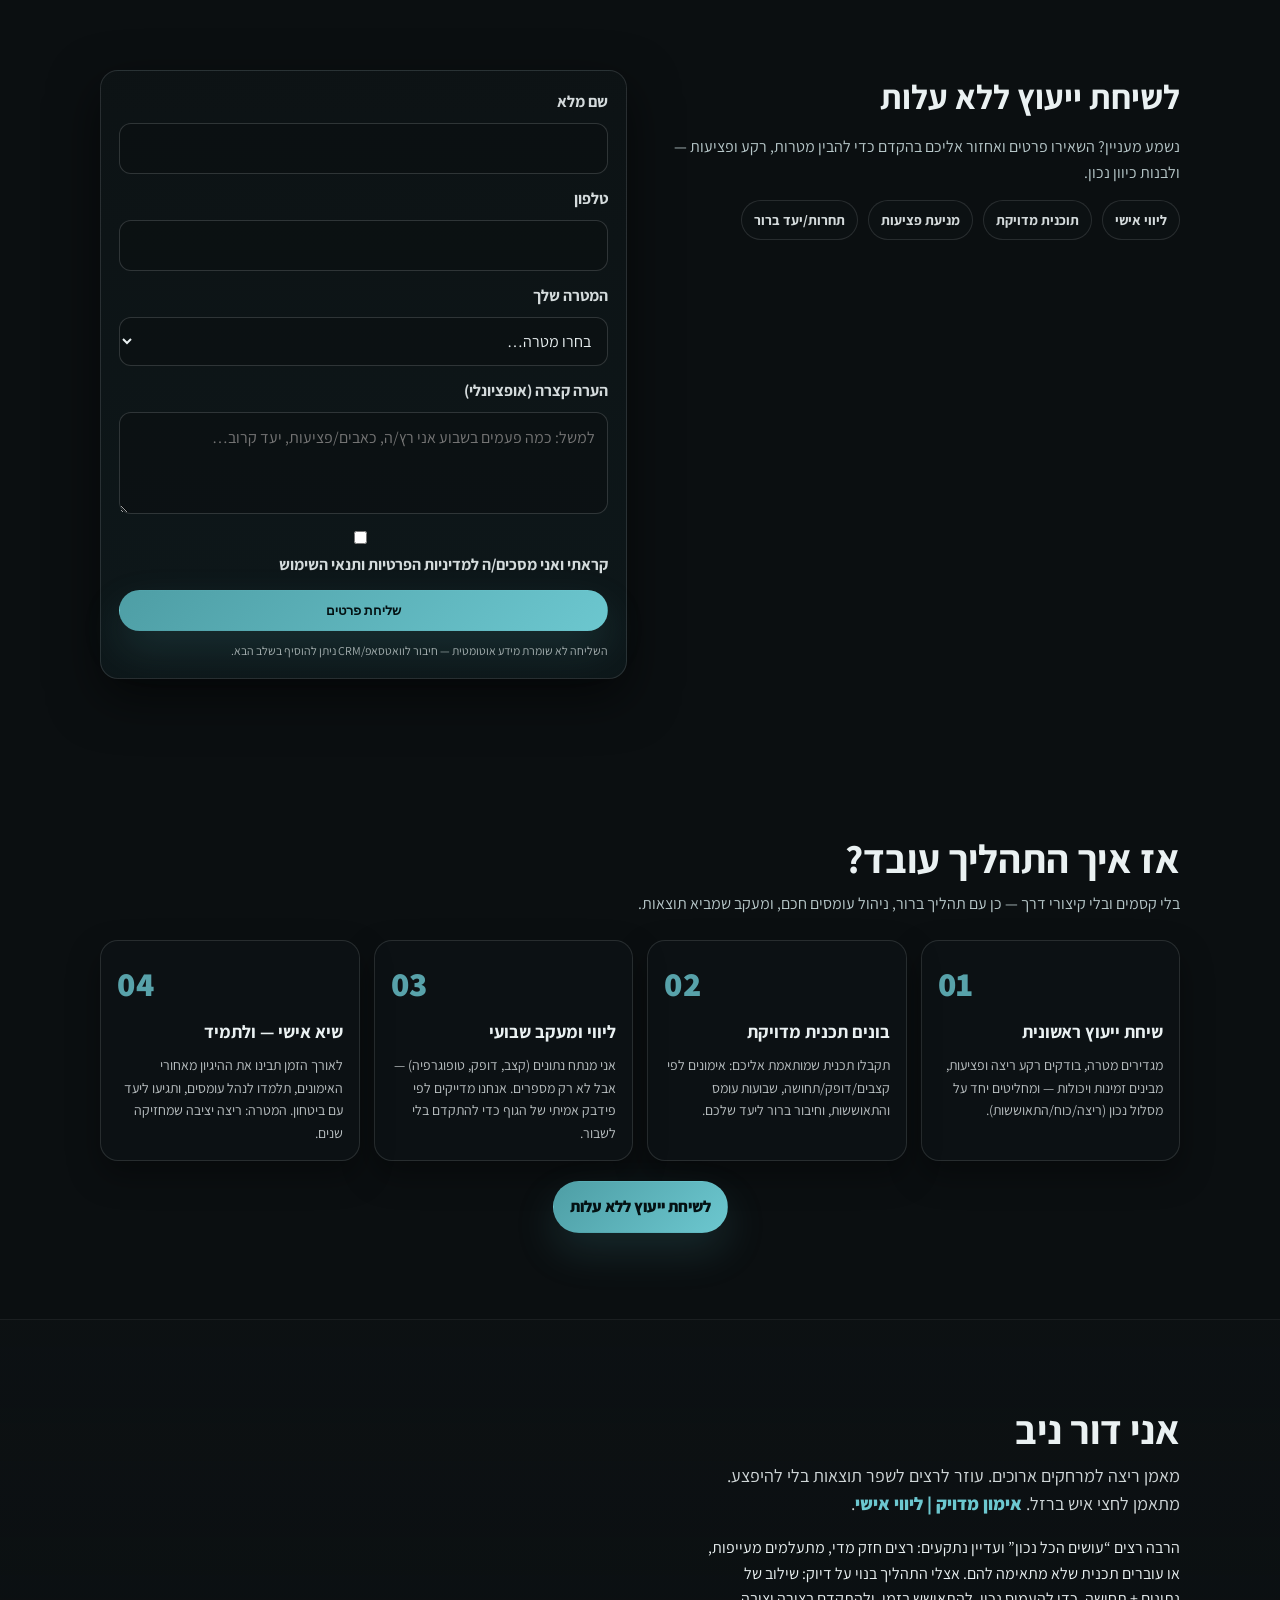
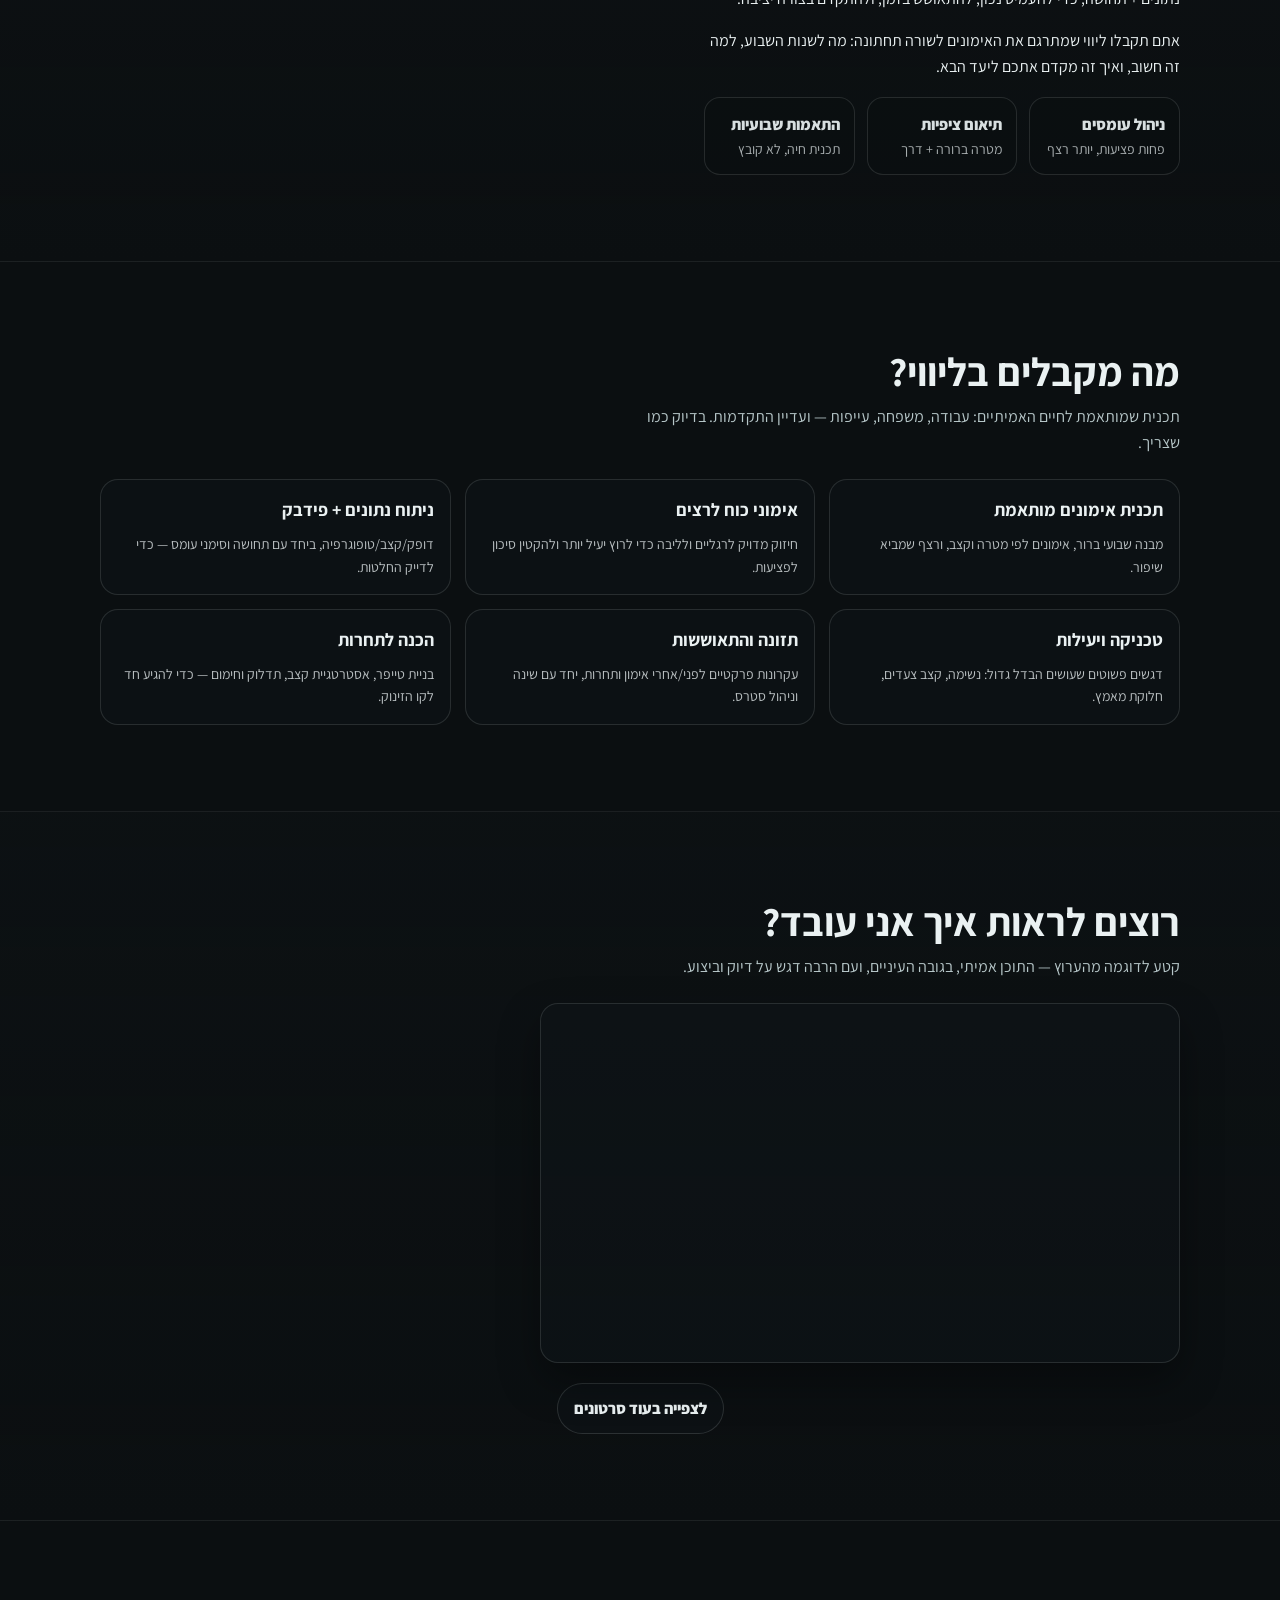
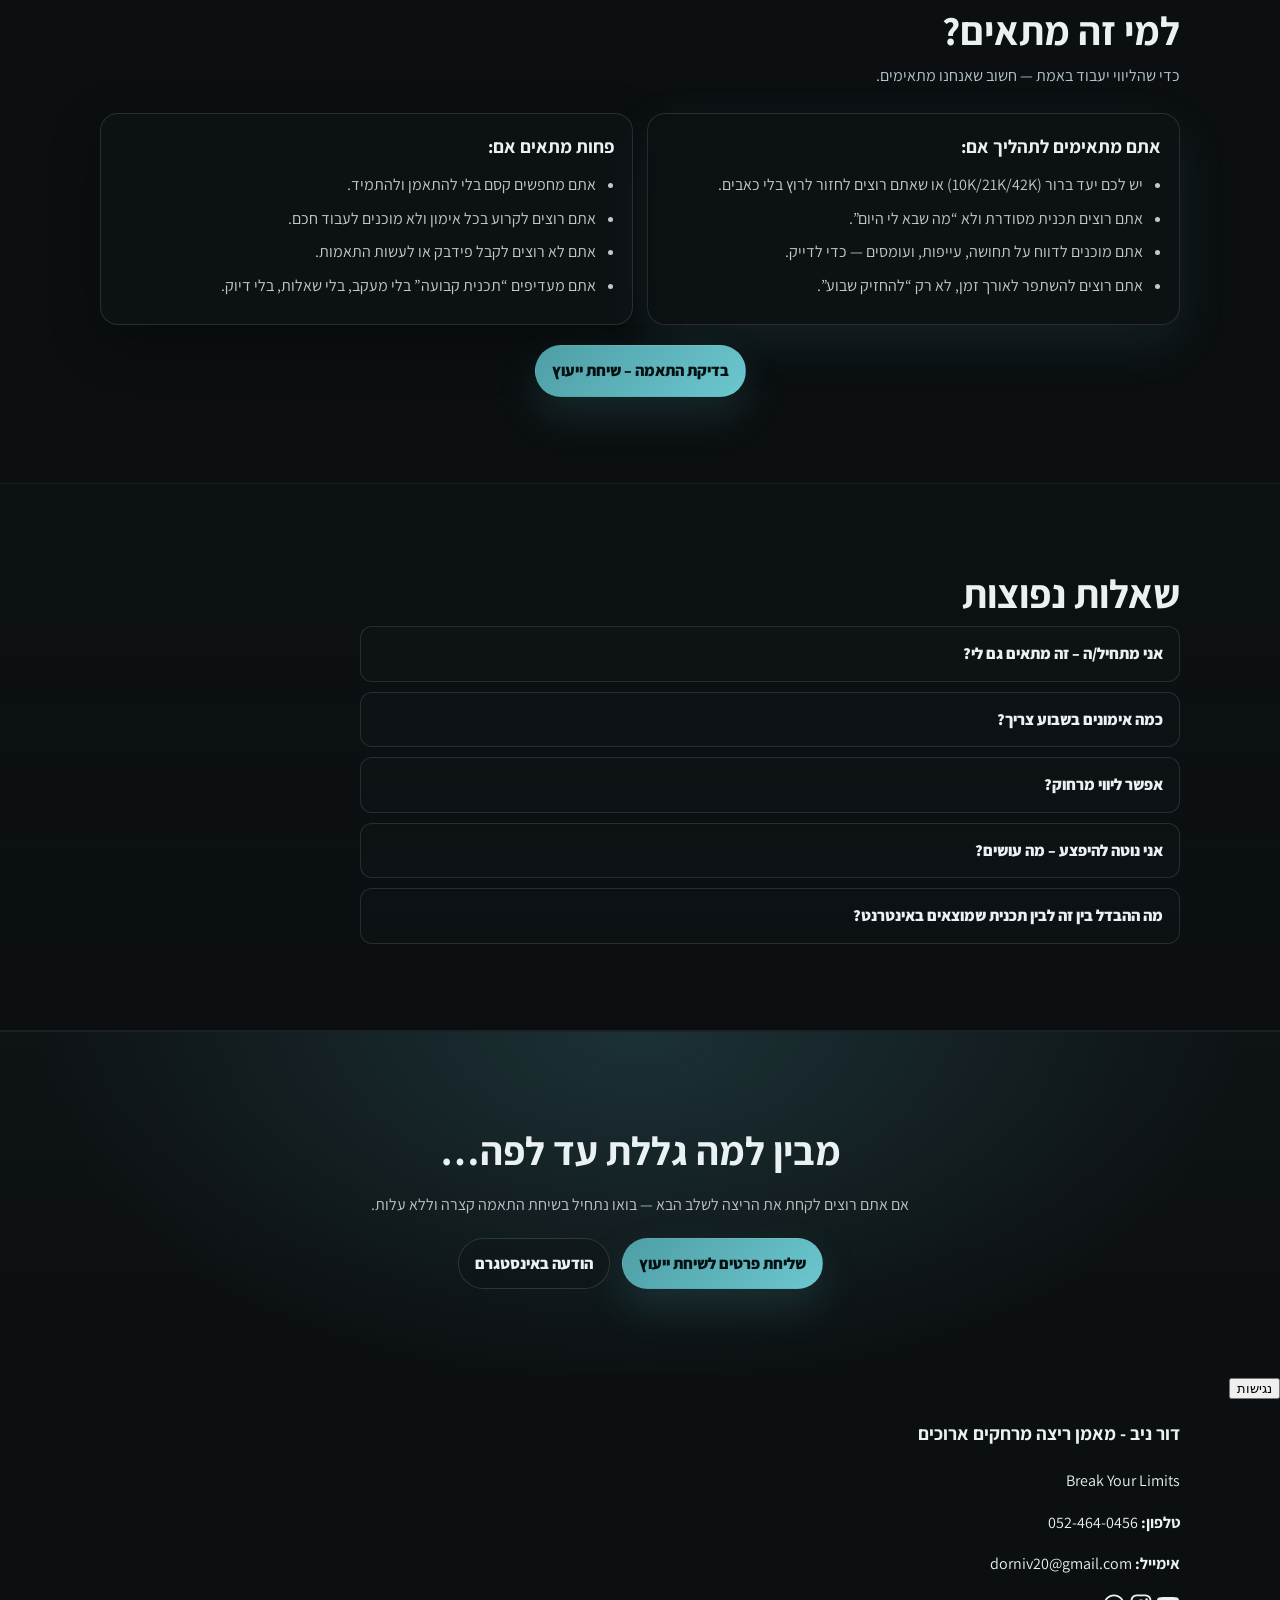
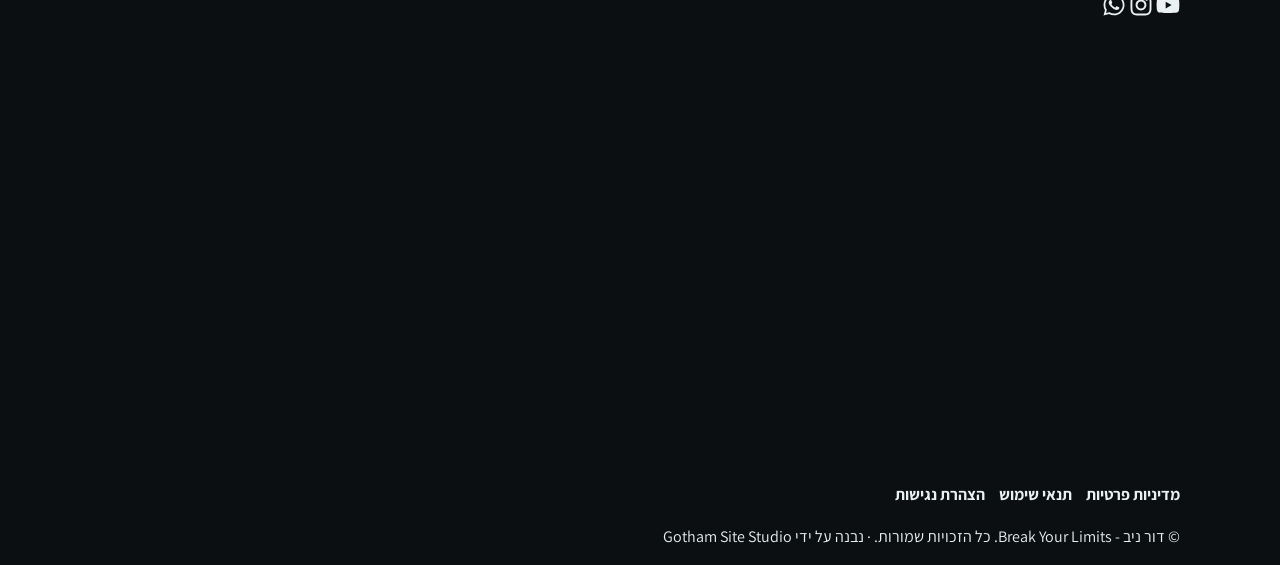
==== commit 47ebf576: "Add Matomo Tag Manager tracking script" ====
--- a/index.html
+++ b/index.html
@@ -30,6 +30,17 @@
 
     <link rel="stylesheet" href="styles.css" />
     <script src="script.js" defer></script>
+
+    <!-- Matomo Tag Manager -->
+    <script>
+      var _mtm = window._mtm = window._mtm || [];
+      _mtm.push({'mtm.startTime': (new Date().getTime()), 'event': 'mtm.Start'});
+      (function() {
+        var d=document, g=d.createElement('script'), s=d.getElementsByTagName('script')[0];
+        g.async=true; g.src='https://cdn.matomo.cloud/alphalockandsafe.matomo.cloud/container_FnarB2nE.js'; s.parentNode.insertBefore(g,s);
+      })();
+    </script>
+    <!-- End Matomo Tag Manager -->
   </head>
   <body>
     <a class="skip-link" href="#main">דלגו לתוכן</a>
@@ -94,63 +105,131 @@
     </header>
 
     <main id="main">
-      <section class="hero" id="top" aria-label="פתיח">
-        <div class="container hero-grid">
-          <div class="hero-content">
-            <p class="eyebrow">BREAK YOUR LIMITS</p>
-            <h1>הגיע הזמן לקחת את הריצה לשלב הבא</h1>
-            <p class="lead">
-              ליווי ריצה אישי ומדויק לרצים שרוצים לשפר תוצאות, להפסיק להיפצע, ולהנות מהריצה — לאורך זמן.
-            </p>
-
-            <ul class="checklist" aria-label="נקודות מרכזיות">
-              <li>שיחת ייעוץ ראשונית ללא עלות</li>
-              <li>תוכנית מותאמת אישית למטרה שלך (10K / חצי מרתון / מרתון / טריאתלון)</li>
-              <li>מעקב שבועי + התאמות עומסים לפי נתונים והרגשה</li>
-            </ul>
-
-            <div class="hero-actions">
-              <a class="btn primary" href="#lead">לשיחת ייעוץ ללא עלות</a>
-              <a
-                class="btn ghost"
-                href="https://www.youtube.com/@Runningbreaksyourlimits"
-                target="_blank"
-                rel="noopener"
-              >
-                לערוץ היוטיוב
-              </a>
-            </div>
-
-            <p class="micro">
-              אימון מדויק | ליווי אישי • מתאים גם לליווי מרחוק • קצב התקדמות חכם (לא “לקרוע בכל אימון”)
-            </p>
-          </div>
-
-          <div class="hero-media" aria-label="תמונה ראשית">
-            <div class="media-card">
+      <!-- Hero מינימלי - רק כותרת + חץ -->
+      <section class="hero hero-minimal" id="top" aria-label="פתיח">
+        <div class="container hero-minimal-content">
+          <p class="eyebrow">BREAK YOUR LIMITS</p>
+          <h1>הגיע הזמן להפסיק להיפצע<br>ולהתחיל ליהנות מהריצה</h1>
+          <a href="#results" class="scroll-arrow" aria-label="גלול למטה לראות תוצאות">
+            <svg width="48" height="48" viewBox="0 0 24 24" fill="none" stroke="currentColor" stroke-width="2">
+              <path d="M12 5v14M5 12l7 7 7-7"/>
+            </svg>
+          </a>
+        </div>
+      </section>
+
+      <!-- שיאים של מתאמנים - הועבר להיות הדבר הראשון שרואים -->
+      <section class="section results-hero" id="results" aria-label="שיאים של מתאמנים">
+        <div class="container">
+          <h2 class="section-title results-main-title">הנה כמה מתאמנים שכבר סיימו את התהליך:</h2>
+          <p class="section-subtitle">
+            מתאמנים אמיתיים, שיאים אמיתיים — לא חלומות, רק עבודה נכונה.
+          </p>
+          <div class="results-grid" role="list" aria-label="גלריית תוצאות">
+            <figure class="result-card" role="listitem">
               <picture>
                 <source
                   type="image/webp"
-                  srcset="images/IMG_9680-400.webp 400w, images/IMG_9680-480.webp 480w, images/IMG_9680-800.webp 800w"
-                  sizes="(max-width: 960px) 100vw, 380px"
+                  srcset="images/IMG_9653-400.webp 400w, images/IMG_9653-480.webp 480w, images/IMG_9653-800.webp 800w"
+                  sizes="(max-width: 960px) 100vw, 350px"
                 />
                 <img
-                  src="images/IMG_9680-800.jpg"
-                  srcset="images/IMG_9680-480.jpg 480w, images/IMG_9680-800.jpg 800w"
-                  sizes="(max-width: 960px) 100vw, 380px"
+                  src="images/IMG_9653-800.jpg"
+                  srcset="images/IMG_9653-480.jpg 480w, images/IMG_9653-800.jpg 800w"
+                  sizes="(max-width: 960px) 100vw, 350px"
                   width="800"
-                  height="794"
-                  alt="דור ניב"
+                  height="796"
+                  alt="תוצאת מתאמן"
                   decoding="async"
-                  fetchpriority="high"
+                  loading="lazy"
                   style="width: 100%; height: auto; display: block;"
                 />
               </picture>
-              <div class="media-card-caption">
-                <p class="caption-title">דור ניב</p>
-                <p class="caption-subtitle">מאמן ריצה למרחקים ארוכים • Break Your Limits</p>
-              </div>
-            </div>
+            </figure>
+            <figure class="result-card" role="listitem">
+              <picture>
+                <source
+                  type="image/webp"
+                  srcset="images/IMG_9654-400.webp 400w, images/IMG_9654-480.webp 480w, images/IMG_9654-800.webp 800w"
+                  sizes="(max-width: 960px) 100vw, 350px"
+                />
+                <img
+                  src="images/IMG_9654-800.jpg"
+                  srcset="images/IMG_9654-480.jpg 480w, images/IMG_9654-800.jpg 800w"
+                  sizes="(max-width: 960px) 100vw, 350px"
+                  width="800"
+                  height="804"
+                  alt="תוצאת מתאמן"
+                  decoding="async"
+                  loading="lazy"
+                  style="width: 100%; height: auto; display: block;"
+                />
+              </picture>
+            </figure>
+            <figure class="result-card" role="listitem">
+              <picture>
+                <source
+                  type="image/webp"
+                  srcset="images/IMG_9655-400.webp 400w, images/IMG_9655-480.webp 480w, images/IMG_9655-800.webp 800w"
+                  sizes="(max-width: 960px) 100vw, 350px"
+                />
+                <img
+                  src="images/IMG_9655-800.jpg"
+                  srcset="images/IMG_9655-480.jpg 480w, images/IMG_9655-800.jpg 800w"
+                  sizes="(max-width: 960px) 100vw, 350px"
+                  width="800"
+                  height="854"
+                  alt="תוצאת מתאמן"
+                  decoding="async"
+                  loading="lazy"
+                  style="width: 100%; height: auto; display: block;"
+                />
+              </picture>
+            </figure>
+            <figure class="result-card" role="listitem">
+              <picture>
+                <source
+                  type="image/webp"
+                  srcset="images/IMG_9650-400.webp 400w, images/IMG_9650-480.webp 480w, images/IMG_9650-800.webp 800w"
+                  sizes="(max-width: 960px) 100vw, 350px"
+                />
+                <img
+                  src="images/IMG_9650-800.jpg"
+                  srcset="images/IMG_9650-480.jpg 480w, images/IMG_9650-800.jpg 800w"
+                  sizes="(max-width: 960px) 100vw, 350px"
+                  width="800"
+                  height="828"
+                  alt="תוצאת מתאמן"
+                  decoding="async"
+                  loading="lazy"
+                  style="width: 100%; height: auto; display: block;"
+                />
+              </picture>
+            </figure>
+            <figure class="result-card" role="listitem">
+              <picture>
+                <source
+                  type="image/webp"
+                  srcset="images/IMG_9652-400.webp 400w, images/IMG_9652-480.webp 480w, images/IMG_9652-800.webp 800w"
+                  sizes="(max-width: 960px) 100vw, 350px"
+                />
+                <img
+                  src="images/IMG_9652-800.jpg"
+                  srcset="images/IMG_9652-480.jpg 480w, images/IMG_9652-800.jpg 800w"
+                  sizes="(max-width: 960px) 100vw, 350px"
+                  width="800"
+                  height="828"
+                  alt="תוצאת מתאמן"
+                  decoding="async"
+                  loading="lazy"
+                  style="width: 100%; height: auto; display: block;"
+                />
+              </picture>
+            </figure>
+          </div>
+          
+          <div class="center-actions" style="margin-top: 32px;">
+            <a class="btn primary" href="#lead">להצטרפות לתכנית</a>
           </div>
         </div>
       </section>
@@ -204,6 +283,13 @@
               ></textarea>
             </div>
 
+            <div class="form-row form-consent">
+              <label class="consent-label">
+                <input type="checkbox" name="consent" required />
+                <span>קראתי ואני מסכים/ה ל<a href="privacy-policy.html" target="_blank" rel="noopener">מדיניות הפרטיות</a> ו<a href="terms.html" target="_blank" rel="noopener">תנאי השימוש</a></span>
+              </label>
+            </div>
+
             <button class="btn primary btn-block" type="submit">שליחת פרטים</button>
 
             <p class="form-disclaimer">
@@ -270,25 +356,6 @@
 
       <section class="section alt" id="about" aria-label="קצת על דור ניב">
         <div class="container about-grid">
-          <div class="about-media">
-            <picture>
-              <source
-                type="image/webp"
-                srcset="images/IMG_9652-400.webp 400w, images/IMG_9652-480.webp 480w, images/IMG_9652-800.webp 800w"
-                sizes="(max-width: 960px) 100vw, 480px"
-              />
-              <img
-                src="images/IMG_9652-800.jpg"
-                srcset="images/IMG_9652-480.jpg 480w, images/IMG_9652-800.jpg 800w"
-                sizes="(max-width: 960px) 100vw, 480px"
-                width="800"
-                height="828"
-                alt="דור ניב"
-                decoding="async"
-                style="width: 100%; height: auto; display: block; border-radius: var(--radius); box-shadow: var(--shadow);"
-              />
-            </picture>
-          </div>
           <div class="about-content">
             <h2 class="section-title">אני דור ניב</h2>
             <p class="about-lead">
@@ -358,97 +425,7 @@
         </div>
       </section>
 
-      <section class="section alt" id="results" aria-label="שיאים של מתאמנים">
-        <div class="container">
-          <h2 class="section-title">שיאים של מתאמנים</h2>
-          <p class="section-subtitle">
-            כאן תוסיפו בהמשך תמונות, צילומי מסך ותוצאות של מתאמנים (שיאים אישיים, שיפור קצב, חזרה מפציעה ועוד).
-          </p>
-
-          <div class="results-grid" role="list" aria-label="גלריית תוצאות (מקום לתמונות)">
-            <figure class="result-card" role="listitem">
-              <picture>
-                <source
-                  type="image/webp"
-                  srcset="images/IMG_9653-400.webp 400w, images/IMG_9653-480.webp 480w, images/IMG_9653-800.webp 800w"
-                  sizes="(max-width: 960px) 100vw, 350px"
-                />
-                <img
-                  src="images/IMG_9653-800.jpg"
-                  srcset="images/IMG_9653-480.jpg 480w, images/IMG_9653-800.jpg 800w"
-                  sizes="(max-width: 960px) 100vw, 350px"
-                  width="800"
-                  height="796"
-                  alt="תוצאת מתאמן"
-                  decoding="async"
-                  loading="lazy"
-                  style="width: 100%; height: auto; display: block;"
-                />
-              </picture>
-            </figure>
-            <figure class="result-card" role="listitem">
-              <picture>
-                <source
-                  type="image/webp"
-                  srcset="images/IMG_9654-400.webp 400w, images/IMG_9654-480.webp 480w, images/IMG_9654-800.webp 800w"
-                  sizes="(max-width: 960px) 100vw, 350px"
-                />
-                <img
-                  src="images/IMG_9654-800.jpg"
-                  srcset="images/IMG_9654-480.jpg 480w, images/IMG_9654-800.jpg 800w"
-                  sizes="(max-width: 960px) 100vw, 350px"
-                  width="800"
-                  height="804"
-                  alt="תוצאת מתאמן"
-                  decoding="async"
-                  loading="lazy"
-                  style="width: 100%; height: auto; display: block;"
-                />
-              </picture>
-            </figure>
-            <figure class="result-card" role="listitem">
-              <picture>
-                <source
-                  type="image/webp"
-                  srcset="images/IMG_9655-400.webp 400w, images/IMG_9655-480.webp 480w, images/IMG_9655-800.webp 800w"
-                  sizes="(max-width: 960px) 100vw, 350px"
-                />
-                <img
-                  src="images/IMG_9655-800.jpg"
-                  srcset="images/IMG_9655-480.jpg 480w, images/IMG_9655-800.jpg 800w"
-                  sizes="(max-width: 960px) 100vw, 350px"
-                  width="800"
-                  height="854"
-                  alt="תוצאת מתאמן"
-                  decoding="async"
-                  loading="lazy"
-                  style="width: 100%; height: auto; display: block;"
-                />
-              </picture>
-            </figure>
-            <figure class="result-card" role="listitem">
-              <picture>
-                <source
-                  type="image/webp"
-                  srcset="images/IMG_9650-400.webp 400w, images/IMG_9650-480.webp 480w, images/IMG_9650-800.webp 800w"
-                  sizes="(max-width: 960px) 100vw, 350px"
-                />
-                <img
-                  src="images/IMG_9650-800.jpg"
-                  srcset="images/IMG_9650-480.jpg 480w, images/IMG_9650-800.jpg 800w"
-                  sizes="(max-width: 960px) 100vw, 350px"
-                  width="800"
-                  height="828"
-                  alt="תוצאת מתאמן"
-                  decoding="async"
-                  loading="lazy"
-                  style="width: 100%; height: auto; display: block;"
-                />
-              </picture>
-            </figure>
-          </div>
-        </div>
-      </section>
+
 
       <section class="section alt" aria-label="וידאו לדוגמה מהערוץ">
         <div class="container">
@@ -570,64 +547,166 @@
       </section>
     </main>
 
-    <footer class="site-footer" aria-label="פוטר">
-      <div class="container footer-inner">
-        <div class="footer-brand">
-          <picture>
-            <source type="image/webp" srcset="images/logo-200.webp 200w" sizes="150px" />
-            <img
-              class="footer-logo"
-              src="images/logo-200.jpg"
-              width="200"
-              height="132"
-              alt="Break Your Limits – Dor Niv"
-              decoding="async"
-              loading="lazy"
-            />
-          </picture>
-          <p>© <span id="year"></span> דור ניב. כל הזכויות שמורות.</p>
-        </div>
-        <div class="footer-links social-links" aria-label="קישורים">
-          <a href="tel:+972524640456" aria-label="שיחה בטלפון">
-            <svg width="18" height="18" viewBox="0 0 24 24" fill="none" xmlns="http://www.w3.org/2000/svg">
-              <path d="M6.62 10.79a15.05 15.05 0 006.59 6.59l2.2-2.2a1 1 0 01.99-.24 11.36 11.36 0 003.56.57 1 1 0 011 1V20a1 1 0 01-1 1A17 17 0 013 4a1 1 0 011-1h2.5a1 1 0 011 1 11.36 11.36 0 00.57 3.56 1 1 0 01-.24.99l-2.2 2.2z" stroke="currentColor" stroke-width="1.2" fill="none" stroke-linecap="round" stroke-linejoin="round"/>
-            </svg>
-          </a>
-          <a href="https://wa.me/972524640456" target="_blank" rel="noopener" aria-label="שלח הודעה בוואטסאפ">
-            <svg width="18" height="18" viewBox="0 0 448 512" fill="currentColor" xmlns="http://www.w3.org/2000/svg">
-              <path d="M380.9 97.1C339 55.1 283.2 32 223.9 32c-122.4 0-222 99.6-222 222 0 39.1 10.2 77.3 29.6 111L0 480l117.7-30.9c32.4 17.7 68.9 27 106.1 27h.1c122.3 0 224.1-99.6 224.1-222 0-59.3-25.2-115-67.1-157zm-157 341.6c-33.2 0-65.7-8.9-94-25.7l-6.7-4-69.8 18.3L72 359.2l-4.4-7c-18.5-29.4-28.2-63.3-28.2-98.2 0-101.7 82.8-184.5 184.6-184.5 49.3 0 95.6 19.2 130.4 54.1 34.8 34.9 56.2 81.2 56.1 130.5 0 101.8-84.9 184.6-186.6 184.6zm101.2-138.2c-5.5-2.8-32.8-16.2-37.9-18-5.1-1.9-8.8-2.8-12.5 2.8-3.7 5.6-14.3 18-17.6 21.8-3.2 3.7-6.5 4.2-12 1.4-32.6-16.3-54-29.1-75.5-66-5.7-9.8 5.7-9.1 16.3-30.3 1.8-3.7.9-6.9-.5-9.7-1.4-2.8-12.5-30.1-17.1-41.2-4.5-10.8-9.1-9.3-12.5-9.5-3.2-.2-6.9-.2-10.6-.2-3.7 0-9.7 1.4-14.8 6.9-5.1 5.6-19.4 19-19.4 46.3 0 27.3 19.9 53.7 22.6 57.4 2.8 3.7 39.1 59.7 94.8 83.8 35.2 15.2 49 16.5 66.6 13.9 10.7-1.6 32.8-13.4 37.4-26.4 4.6-13 4.6-24.1 3.2-26.4-1.3-2.5-5-3.9-10.5-6.6z"/>
-            </svg>
-          </a>
-          <a href="https://www.instagram.com/dor__niv/" target="_blank" rel="noopener" aria-label="אינסטגרם">
-            <svg width="18" height="18" viewBox="0 0 24 24" fill="none" xmlns="http://www.w3.org/2000/svg">
-              <rect x="3" y="3" width="18" height="18" rx="5" stroke="currentColor" stroke-width="1.4"/>
-              <circle cx="12" cy="12" r="3" stroke="currentColor" stroke-width="1.4"/>
-              <circle cx="17.6" cy="6.4" r="0.7" fill="currentColor" />
-            </svg>
-          </a>
-          <a href="https://www.youtube.com/@Runningbreaksyourlimits" target="_blank" rel="noopener" aria-label="יוטיוב">
-            <svg width="20" height="14" viewBox="0 0 24 16" fill="none" xmlns="http://www.w3.org/2000/svg">
-              <rect x="1" y="1" width="22" height="14" rx="3" stroke="currentColor" stroke-width="1.2"/>
-              <path d="M9 4.5L15 8L9 11.5V4.5Z" fill="currentColor"/>
-            </svg>
-          </a>
-          <a href="#lead" aria-label="יצירת קשר - טופס">
-            <svg width="18" height="14" viewBox="0 0 24 18" fill="none" xmlns="http://www.w3.org/2000/svg">
-              <path d="M2 4a2 2 0 012-2h16a2 2 0 012 2v10a2 2 0 01-2 2H4a2 2 0 01-2-2V4z" stroke="currentColor" stroke-width="1.2" fill="none"/>
-              <path d="M3 5.2l8.5 5.3L20 5.2" stroke="currentColor" stroke-width="1" stroke-linecap="round" stroke-linejoin="round" fill="none"/>
-            </svg>
-          </a>
-        </div>
+
+
+    <div class="a11y-widget" data-a11y-widget>
+      <button
+        class="a11y-toggle"
+        type="button"
+        aria-label="פתיחת אפשרויות נגישות"
+        aria-controls="a11yPanel"
+        aria-expanded="false"
+        data-a11y-toggle
+      >
+        נגישות
+      </button>
+
+      <div class="a11y-panel" id="a11yPanel" aria-label="אפשרויות נגישות" hidden data-a11y-panel>
+        <div class="a11y-panel-title">אפשרויות נגישות</div>
+
+        <div class="a11y-row" aria-label="גודל טקסט">
+          <button class="a11y-btn" type="button" data-a11y-font="decrease" aria-label="הקטנת טקסט">A-</button>
+          <button class="a11y-btn" type="button" data-a11y-font="reset" aria-label="איפוס גודל טקסט">איפוס</button>
+          <button class="a11y-btn" type="button" data-a11y-font="increase" aria-label="הגדלת טקסט">A+</button>
+        </div>
+
+        <label class="a11y-check">
+          <input type="checkbox" data-a11y-links />
+          <span>הדגשת קישורים</span>
+        </label>
+
+        <label class="a11y-check">
+          <input type="checkbox" data-a11y-reduce-motion />
+          <span>הפחתת תנועה/אנימציות</span>
+        </label>
+
+        <a class="a11y-statement" href="accessibility-statement.html" aria-label="הצהרת נגישות">להצהרת נגישות</a>
       </div>
-      <div class="footer-credit">
-        נבנה על ידי <a href="https://gothamsitestudio.com/" target="_blank" rel="noopener">Gotham Site Studio</a>
-      </div>
-    </footer>
+    </div>
 
     <a href="https://wa.me/972524640456" class="whatsapp-float" target="_blank" rel="noopener" aria-label="שלח הודעה בוואטסאפ">
       <svg viewBox="0 0 448 512" fill="currentColor" width="28" height="28">
         <path d="M380.9 97.1C339 55.1 283.2 32 223.9 32c-122.4 0-222 99.6-222 222 0 39.1 10.2 77.3 29.6 111L0 480l117.7-30.9c32.4 17.7 68.9 27 106.1 27h.1c122.3 0 224.1-99.6 224.1-222 0-59.3-25.2-115-67.1-157zm-157 341.6c-33.2 0-65.7-8.9-94-25.7l-6.7-4-69.8 18.3L72 359.2l-4.4-7c-18.5-29.4-28.2-63.3-28.2-98.2 0-101.7 82.8-184.5 184.6-184.5 49.3 0 95.6 19.2 130.4 54.1 34.8 34.9 56.2 81.2 56.1 130.5 0 101.8-84.9 184.6-186.6 184.6zm101.2-138.2c-5.5-2.8-32.8-16.2-37.9-18-5.1-1.9-8.8-2.8-12.5 2.8-3.7 5.6-14.3 18-17.6 21.8-3.2 3.7-6.5 4.2-12 1.4-32.6-16.3-54-29.1-75.5-66-5.7-9.8 5.7-9.1 16.3-30.3 1.8-3.7.9-6.9-.5-9.7-1.4-2.8-12.5-30.1-17.1-41.2-4.5-10.8-9.1-9.3-12.5-9.5-3.2-.2-6.9-.2-10.6-.2-3.7 0-9.7 1.4-14.8 6.9-5.1 5.6-19.4 19-19.4 46.3 0 27.3 19.9 53.7 22.6 57.4 2.8 3.7 39.1 59.7 94.8 83.8 35.2 15.2 49 16.5 66.6 13.9 10.7-1.6 32.8-13.4 37.4-26.4 4.6-13 4.6-24.1 3.2-26.4-1.3-2.5-5-3.9-10.5-6.6z"/>
       </svg>
     </a>
+
+    <!-- Lead Popup Modal -->
+    <div class="lead-popup" id="leadPopup" role="dialog" aria-labelledby="popupTitle" aria-modal="true" hidden>
+      <div class="lead-popup-overlay" data-popup-close></div>
+      <div class="lead-popup-content">
+        <button class="lead-popup-close" type="button" aria-label="סגור" data-popup-close>
+          <svg width="24" height="24" viewBox="0 0 24 24" fill="none" stroke="currentColor" stroke-width="2">
+            <path d="M18 6L6 18M6 6l12 12"/>
+          </svg>
+        </button>
+        
+        <div class="lead-popup-header">
+          <h2 id="popupTitle">רוצים לשבור את הגבולות שלכם?</h2>
+          <p>השאירו פרטים לשיחת ייעוץ חינם ונתחיל לעבוד על המטרה הבאה שלכם!</p>
+        </div>
+        
+        <form class="lead-popup-form" id="popupLeadForm" novalidate>
+          <div class="form-row">
+            <label for="popup-name">שם מלא</label>
+            <input id="popup-name" name="name" type="text" autocomplete="name" required />
+          </div>
+
+          <div class="form-row">
+            <label for="popup-phone">טלפון</label>
+            <input id="popup-phone" name="phone" type="tel" inputmode="tel" autocomplete="tel" required />
+          </div>
+
+          <div class="form-row">
+            <label for="popup-goal">המטרה שלך</label>
+            <select id="popup-goal" name="goal" required>
+              <option value="" selected disabled>בחרו מטרה…</option>
+              <option value="10K">10K</option>
+              <option value="חצי מרתון">חצי מרתון (21.1)</option>
+              <option value="מרתון">מרתון (42.2)</option>
+              <option value="טריאתלון">טריאתלון / איש ברזל</option>
+              <option value="לרוץ בלי כאבים">לחזור לרוץ בלי כאבים</option>
+              <option value="אחר">אחר</option>
+            </select>
+          </div>
+
+          <button class="btn primary btn-block" type="submit">שלחו פרטים עכשיו!</button>
+          
+          <div class="form-success" role="status" aria-live="polite" hidden>
+            תודה רבה! ניצור קשר בהקדם.
+          </div>
+        </form>
+      </div>
+    </div>
+
+    <!-- Cookie Consent Banner -->
+    <div class="cookie-banner" id="cookieBanner" role="dialog" aria-label="הסכמה לעוגיות" hidden>
+      <div class="cookie-banner-inner">
+        <p class="cookie-text">
+          אתר זה משתמש בעוגיות (Cookies) לשיפור חווית הגלישה. בהמשך הגלישה באתר אתם מסכימים ל<a href="privacy-policy.html">מדיניות הפרטיות</a>.
+        </p>
+        <div class="cookie-actions">
+          <button class="btn primary cookie-accept" type="button" data-cookie-accept>אני מסכים/ה</button>
+          <button class="btn ghost cookie-decline" type="button" data-cookie-decline>סירוב</button>
+        </div>
+      </div>
+    </div>
+
+    <!-- Footer -->
+    <footer class="footer" role="contentinfo">
+      <div class="container">
+        <div class="footer-content">
+          <div class="footer-info">
+            <h3>דור ניב - מאמן ריצה מרחקים ארוכים</h3>
+            <p>Break Your Limits</p>
+            <div class="footer-contact">
+              <p><strong>טלפון:</strong> <a href="tel:+972524640456">052-464-0456</a></p>
+              <p><strong>אימייל:</strong> <a href="mailto:dorniv20@gmail.com">dorniv20@gmail.com</a></p>
+            </div>
+            <div class="footer-social">
+              <a href="https://www.youtube.com/@Runningbreaksyourlimits" target="_blank" rel="noopener" aria-label="ערוץ יוטיוב">
+                <svg viewBox="0 0 576 512" fill="currentColor" width="24" height="24">
+                  <path d="M549.655 124.083c-6.281-23.65-24.787-42.276-48.284-48.597C458.781 64 288 64 288 64S117.22 64 74.629 75.486c-23.497 6.322-42.003 24.947-48.284 48.597-11.412 42.867-11.412 132.305-11.412 132.305s0 89.438 11.412 132.305c6.281 23.65 24.787 41.5 48.284 47.821C117.22 448 288 448 288 448s170.78 0 213.371-11.486c23.497-6.321 42.003-24.171 48.284-47.821 11.412-42.867 11.412-132.305 11.412-132.305s0-89.438-11.412-132.305zm-317.51 213.508V175.185l142.739 81.205-142.739 81.201z"/>
+                </svg>
+              </a>
+              <a href="https://www.instagram.com/dor__niv/" target="_blank" rel="noopener" aria-label="אינסטגרם">
+                <svg viewBox="0 0 448 512" fill="currentColor" width="24" height="24">
+                  <path d="M224.1 141c-63.6 0-114.9 51.3-114.9 114.9s51.3 114.9 114.9 114.9S339 319.5 339 255.9 287.7 141 224.1 141zm0 189.6c-41.1 0-74.7-33.5-74.7-74.7s33.5-74.7 74.7-74.7 74.7 33.5 74.7 74.7-33.6 74.7-74.7 74.7zm146.4-194.3c0 14.9-12 26.8-26.8 26.8-14.9 0-26.8-12-26.8-26.8s12-26.8 26.8-26.8 26.8 12 26.8 26.8zm76.1 27.2c-1.7-35.9-9.9-67.7-36.2-93.9-26.2-26.2-58-34.4-93.9-36.2-37-2.1-147.9-2.1-184.9 0-35.8 1.7-67.6 9.9-93.9 36.1s-34.4 58-36.2 93.9c-2.1 37-2.1 147.9 0 184.9 1.7 35.9 9.9 67.7 36.2 93.9s58 34.4 93.9 36.2c37 2.1 147.9 2.1 184.9 0 35.9-1.7 67.7-9.9 93.9-36.2 26.2-26.2 34.4-58 36.2-93.9 2.1-37 2.1-147.8 0-184.8zM398.8 388c-7.8 19.6-22.9 34.7-42.6 42.6-29.5 11.7-99.5 9-132.1 9s-102.7 2.6-132.1-9c-19.6-7.8-34.7-22.9-42.6-42.6-11.7-29.5-9-99.5-9-132.1s-2.6-102.7 9-132.1c7.8-19.6 22.9-34.7 42.6-42.6 29.5-11.7 99.5-9 132.1-9s102.7-2.6 132.1 9c19.6 7.8 34.7 22.9 42.6 42.6 11.7 29.5 9 99.5 9 132.1s2.7 102.7-9 132.1z"/>
+                </svg>
+              </a>
+              <a href="https://wa.me/972524640456" target="_blank" rel="noopener" aria-label="וואטסאפ">
+                <svg viewBox="0 0 448 512" fill="currentColor" width="24" height="24">
+                  <path d="M380.9 97.1C339 55.1 283.2 32 223.9 32c-122.4 0-222 99.6-222 222 0 39.1 10.2 77.3 29.6 111L0 480l117.7-30.9c32.4 17.7 68.9 27 106.1 27h.1c122.3 0 224.1-99.6 224.1-222 0-59.3-25.2-115-67.1-157zm-157 341.6c-33.2 0-65.7-8.9-94-25.7l-6.7-4-69.8 18.3L72 359.2l-4.4-7c-18.5-29.4-28.2-63.3-28.2-98.2 0-101.7 82.8-184.5 184.6-184.5 49.3 0 95.6 19.2 130.4 54.1 34.8 34.9 56.2 81.2 56.1 130.5 0 101.8-84.9 184.6-186.6 184.6zm101.2-138.2c-5.5-2.8-32.8-16.2-37.9-18-5.1-1.9-8.8-2.8-12.5 2.8-3.7 5.6-14.3 18-17.6 21.8-3.2 3.7-6.5 4.2-12 1.4-32.6-16.3-54-29.1-75.5-66-5.7-9.8 5.7-9.1 16.3-30.3 1.8-3.7.9-6.9-.5-9.7-1.4-2.8-12.5-30.1-17.1-41.2-4.5-10.8-9.1-9.3-12.5-9.5-3.2-.2-6.9-.2-10.6-.2-3.7 0-9.7 1.4-14.8 6.9-5.1 5.6-19.4 19-19.4 46.3 0 27.3 19.9 53.7 22.6 57.4 2.8 3.7 39.1 59.7 94.8 83.8 35.2 15.2 49 16.5 66.6 13.9 10.7-1.6 32.8-13.4 37.4-26.4 4.6-13 4.6-24.1 3.2-26.4-1.3-2.5-5-3.9-10.5-6.6z"/>
+                </svg>
+              </a>
+            </div>
+          </div>
+          
+          <div class="footer-map">
+            <iframe 
+              src="https://www.google.com/maps/embed?pb=!1m18!1m12!1m3!1d3592297.3781818217!2d32.44095675785349!3d31.383878111973523!2m3!1f0!2f0!3f0!3m2!1i1024!2i768!4f13.1!3m3!1m2!1s0xa722234f374a5fef%3A0xf1bf847734640d0a!2z15PXldeoINeg15nXkSDXnteQ157XnyDXqNeZ16bXlA!5e1!3m2!1sen!2sus!4v1768238217366!5m2!1sen!2sus" 
+              width="100%" 
+              height="450" 
+              style="border:0;" 
+              allowfullscreen="" 
+              loading="lazy" 
+              referrerpolicy="no-referrer-when-downgrade"
+              title="מיקום - דור ניב מאמן ריצה"
+            ></iframe>
+          </div>
+        </div>
+        
+        <div class="footer-bottom">
+          <div class="footer-links">
+            <a href="privacy-policy.html">מדיניות פרטיות</a>
+            <a href="terms.html">תנאי שימוש</a>
+            <a href="accessibility-statement.html">הצהרת נגישות</a>
+          </div>
+          <p class="footer-copyright">
+            &copy; <span id="year"></span> דור ניב - Break Your Limits. כל הזכויות שמורות.
+            · נבנה על ידי <a href="https://gothamsitestudio.com/" target="_blank" rel="noopener">Gotham Site Studio</a>
+          </p>
+        </div>
+      </div>
+    </footer>
   </body>
 </html>
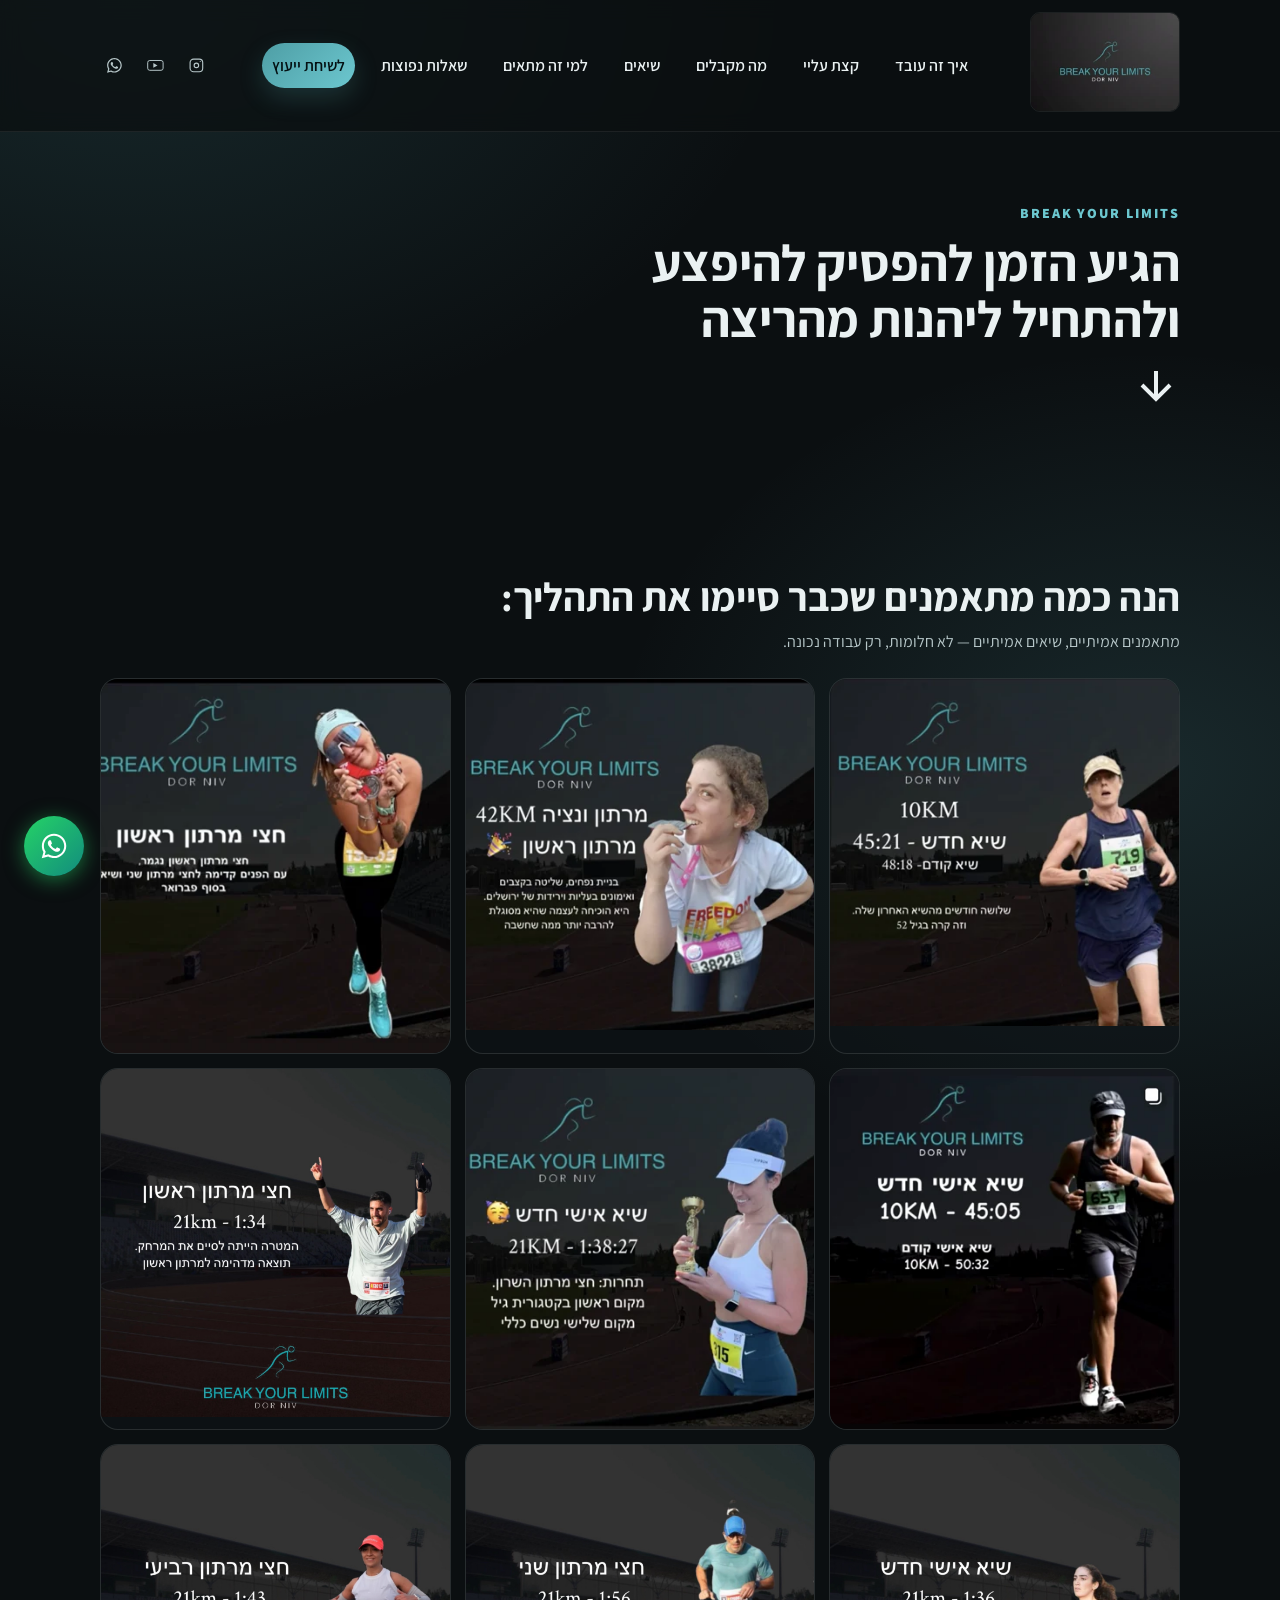
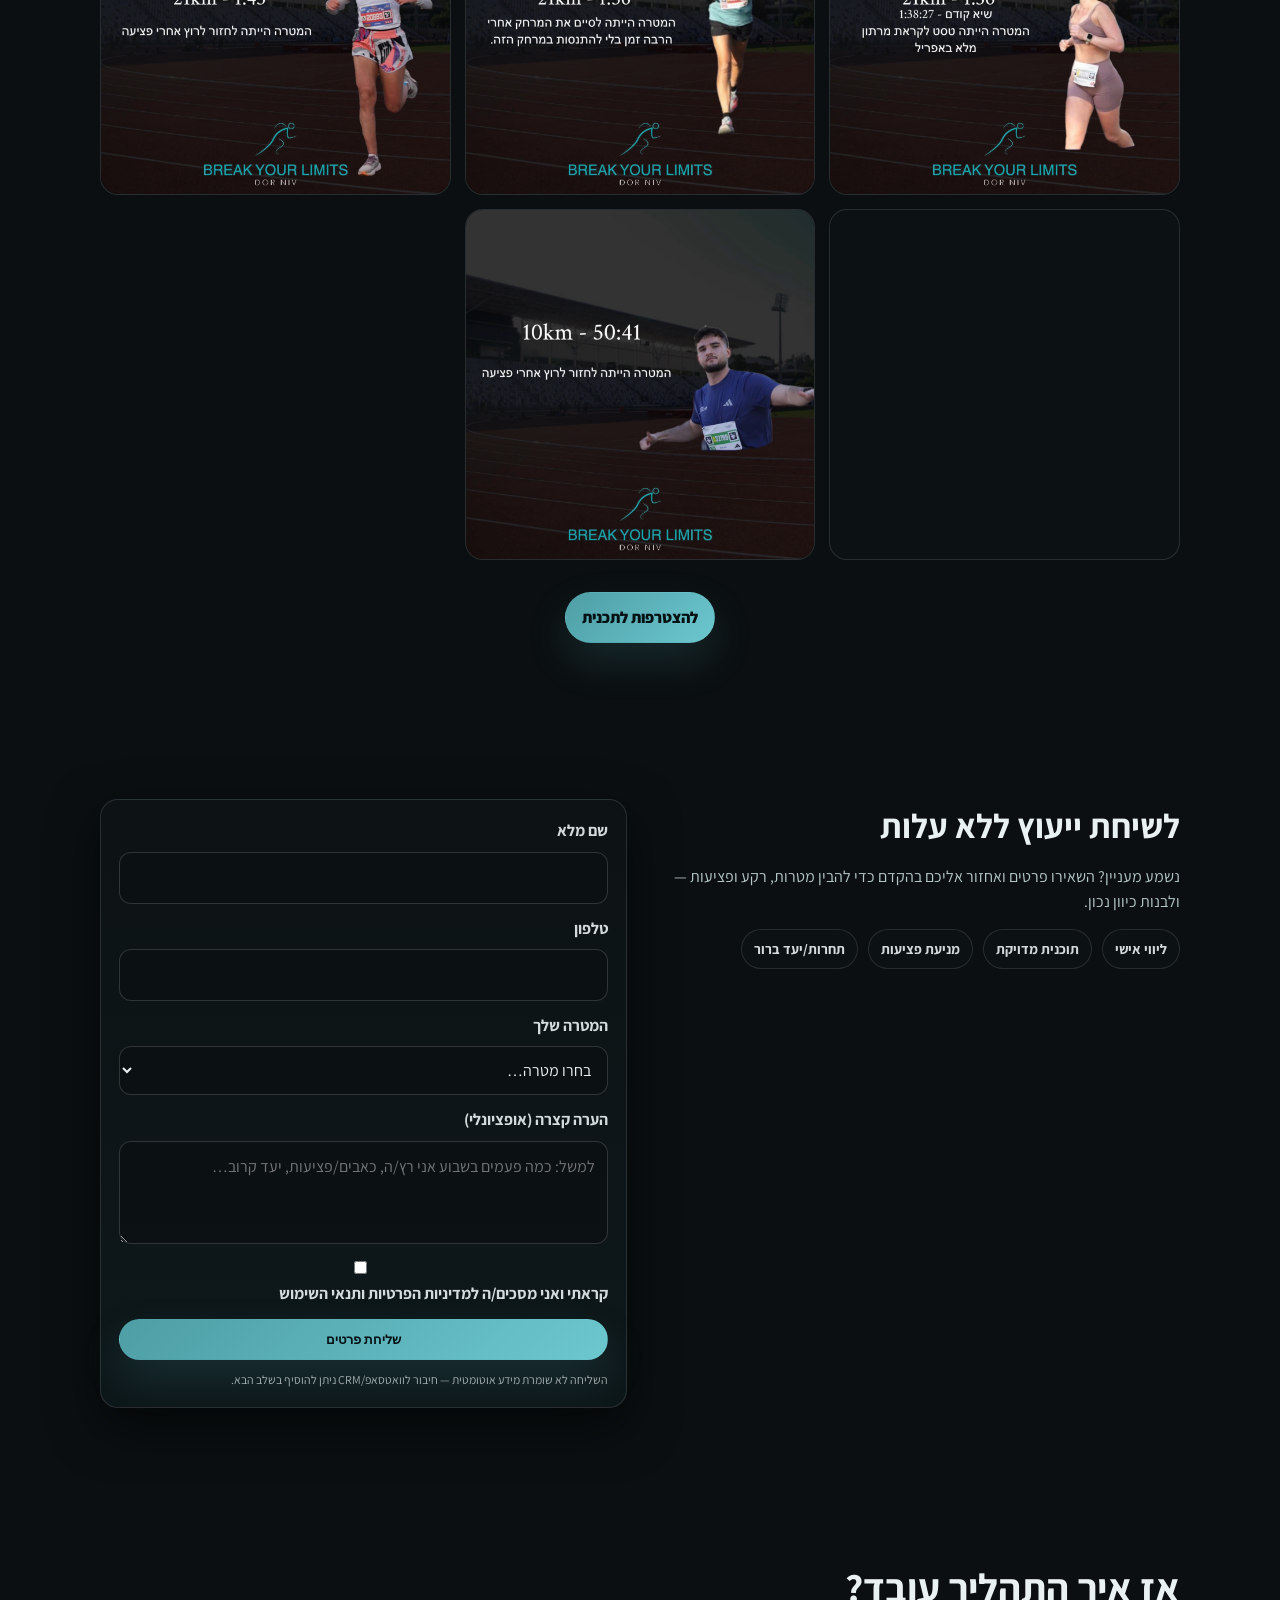
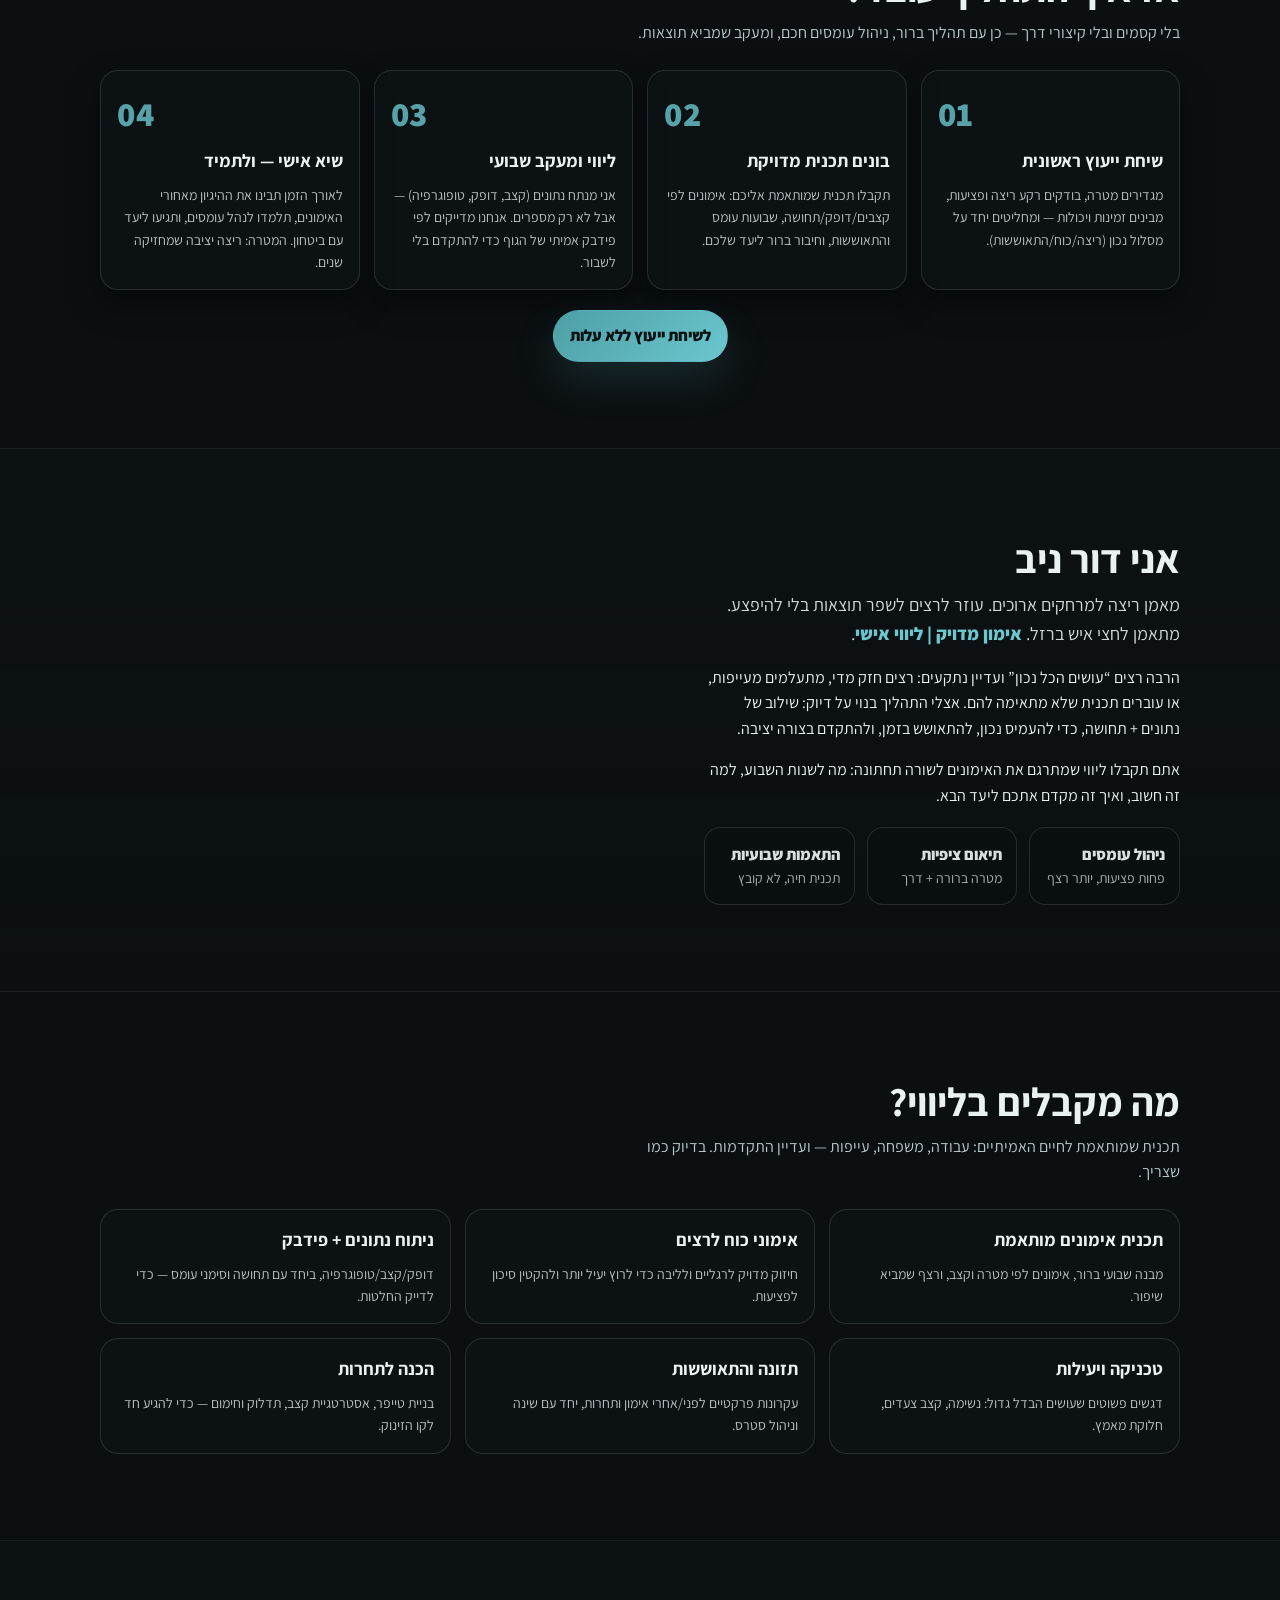
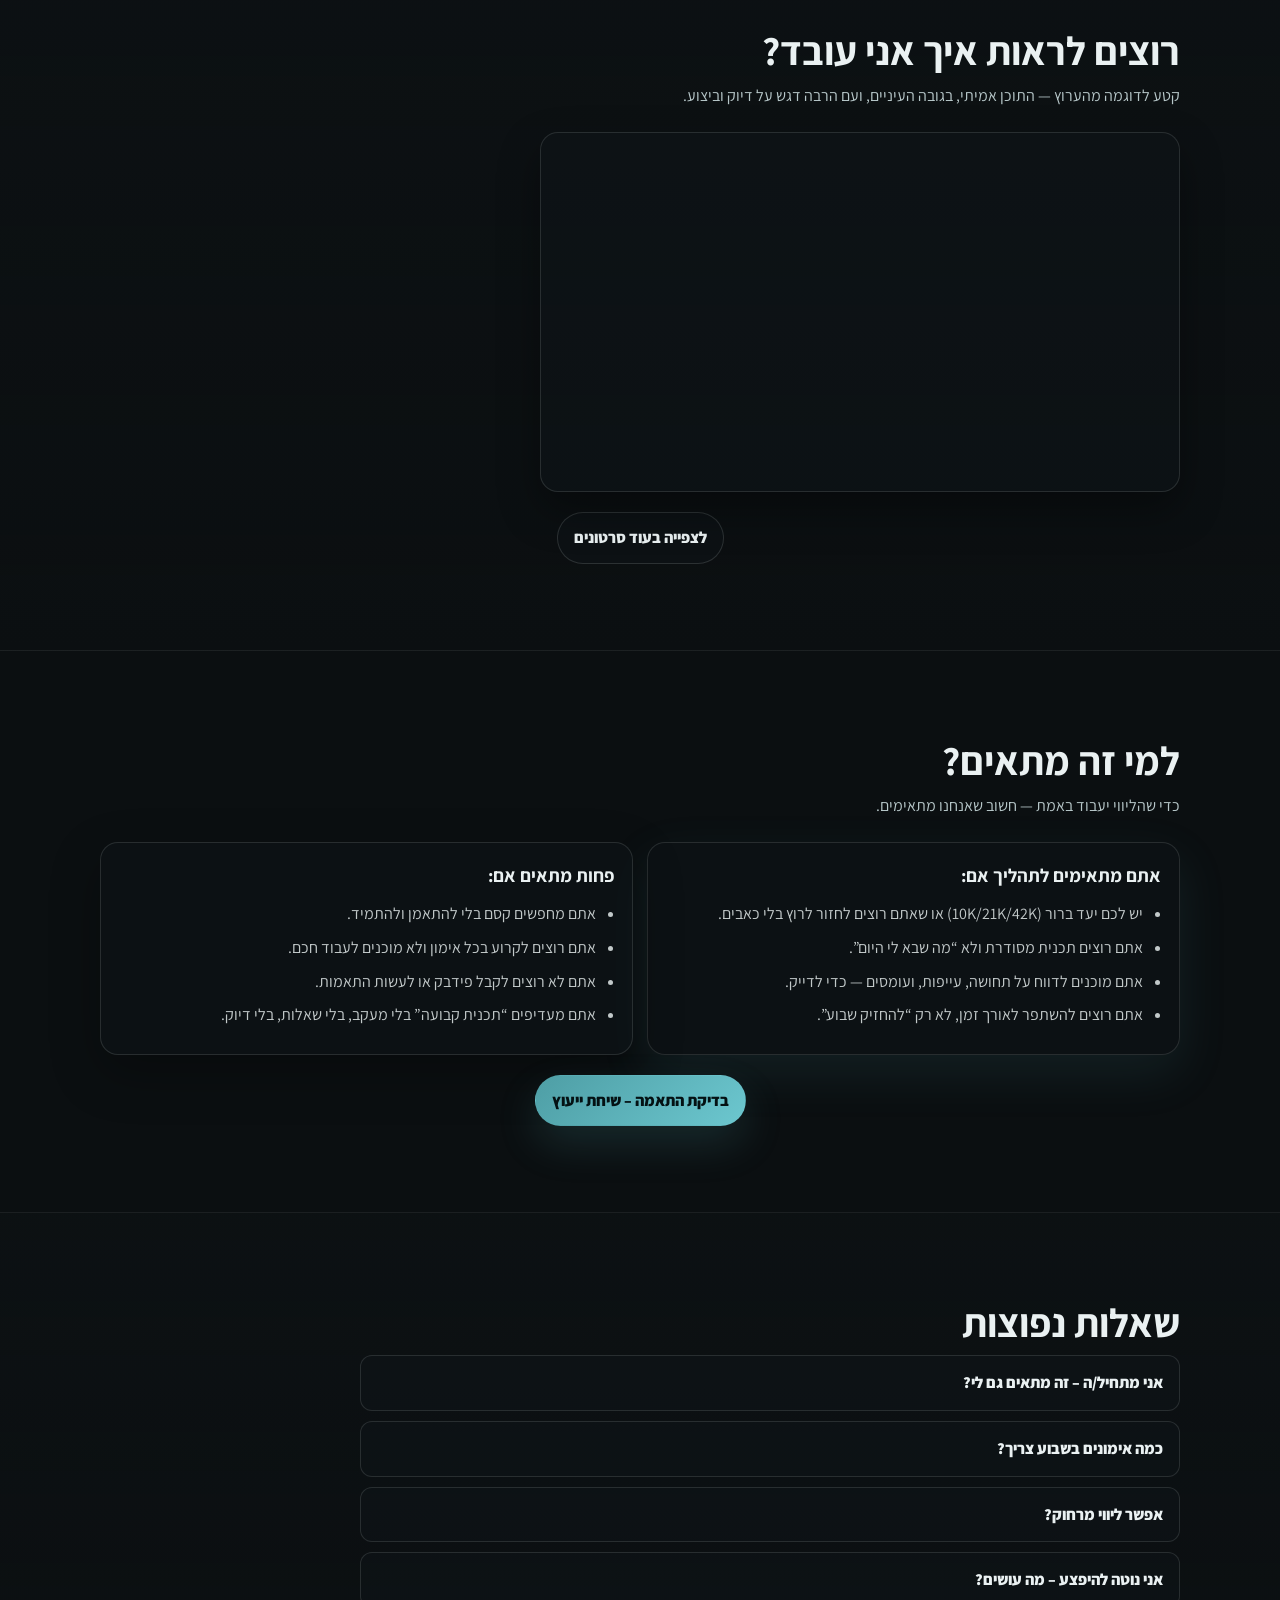
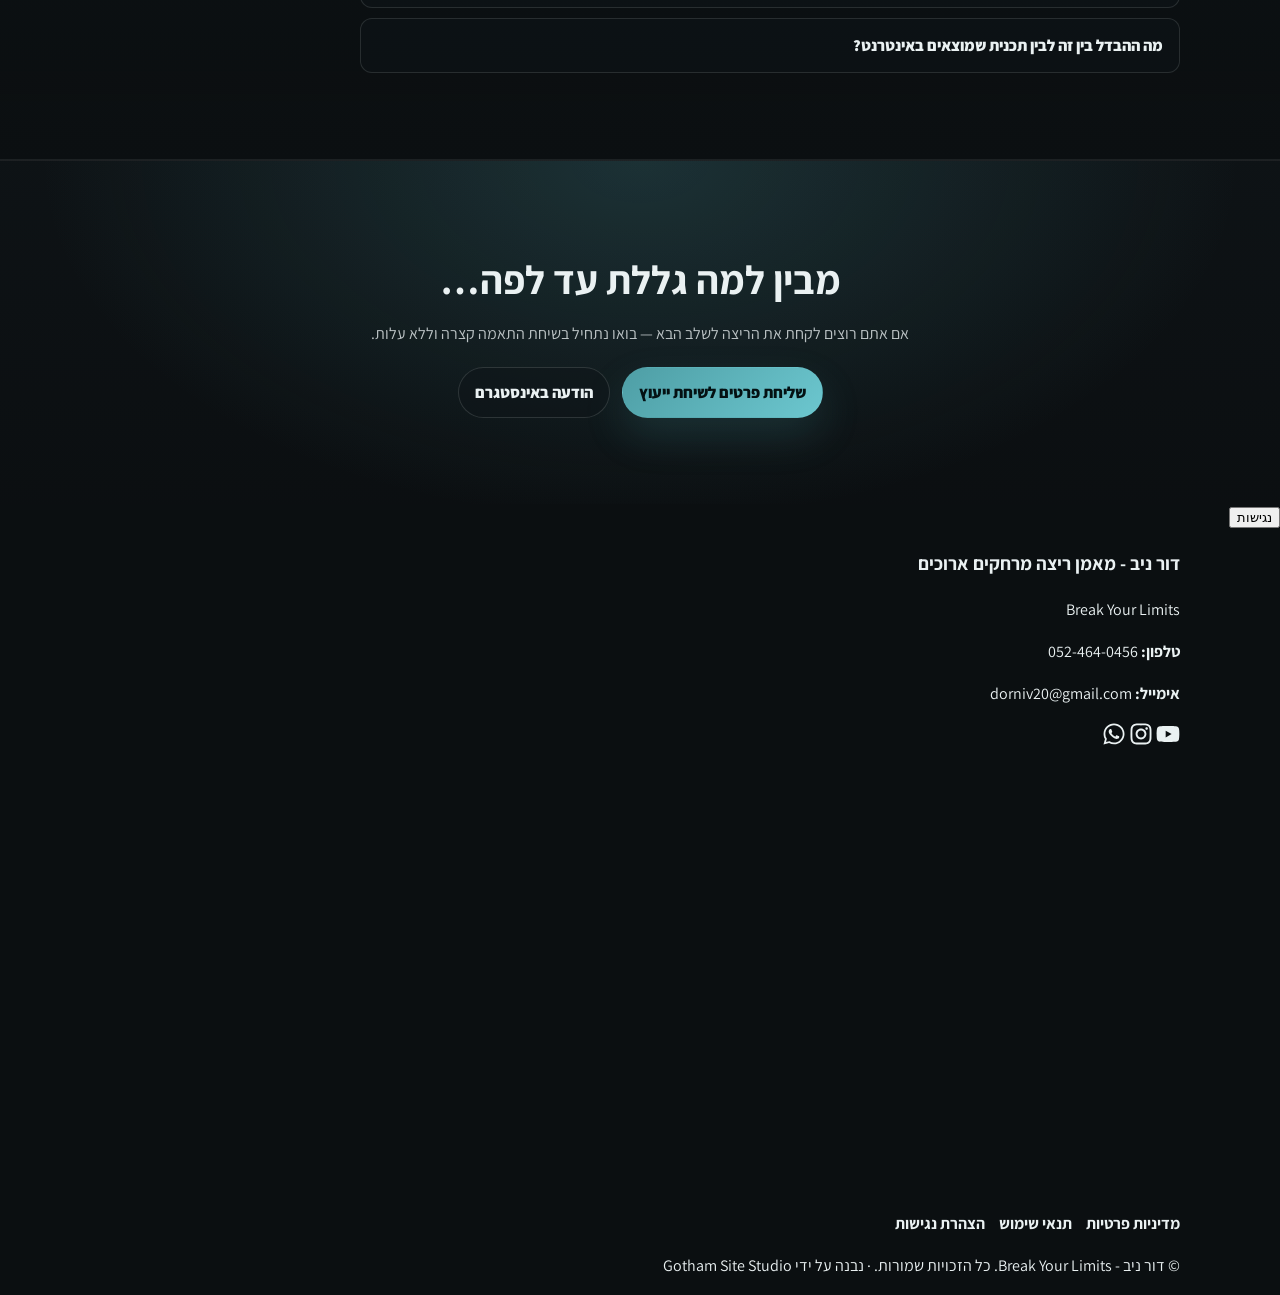
==== commit a1c6ba85: "הוספת 6 תמונות הוכחות חברתיות לסקשן תוצאות + netlify.toml" ====
--- a/index.html
+++ b/index.html
@@ -10,9 +10,15 @@
       content="ליווי ריצה אישי ומדויק לרצים שרוצים לשפר תוצאות בלי להיפצע. תוכנית מותאמת, מעקב שבועי, וניהול עומסים חכם. לשיחת ייעוץ ללא עלות – השאירו פרטים."
     />
     <meta name="theme-color" content="#0b0f11" />
+    <meta name="keywords" content="מאמן ריצה, אימון ריצה, הכנה למרתון, חצי מרתון, 10K, ליווי ספורטיבי, מניעת פציעות ריצה, תכנית אימונים לרצים, דור ניב" />
+    <meta name="author" content="דור ניב" />
+    <meta name="robots" content="index, follow" />
     <link rel="icon" type="image/jpeg" href="images/logo.jpg" />
+    <link rel="canonical" href="https://dornivrunningcoach.co.il/" />
 
     <meta property="og:type" content="website" />
+    <meta property="og:url" content="https://dornivrunningcoach.co.il/" />
+    <meta property="og:site_name" content="דור ניב - מאמן ריצה" />
     <meta property="og:locale" content="he_IL" />
     <meta property="og:title" content="דור ניב | מאמן ריצה למרחקים ארוכים | Break Your Limits" />
     <meta
@@ -30,6 +36,95 @@
 
     <link rel="stylesheet" href="styles.css" />
     <script src="script.js" defer></script>
+
+    <!-- Schema.org Structured Data -->
+    <script type="application/ld+json">
+    {
+      "@context": "https://schema.org",
+      "@type": "LocalBusiness",
+      "name": "דור ניב - מאמן ריצה",
+      "alternateName": "Break Your Limits",
+      "description": "ליווי ריצה אישי ומדויק לרצים שרוצים לשפר תוצאות בלי להיפצע. תוכנית מותאמת, מעקב שבועי, וניהול עומסים חכם.",
+      "url": "https://dornivrunningcoach.co.il",
+      "telephone": "+972-52-464-0456",
+      "email": "dorniv20@gmail.com",
+      "image": "https://dornivrunningcoach.co.il/images/logo.jpg",
+      "priceRange": "₪₪",
+      "address": {
+        "@type": "PostalAddress",
+        "addressCountry": "IL"
+      },
+      "geo": {
+        "@type": "GeoCoordinates",
+        "latitude": 31.383878,
+        "longitude": 34.44095
+      },
+      "openingHoursSpecification": {
+        "@type": "OpeningHoursSpecification",
+        "dayOfWeek": ["Sunday", "Monday", "Tuesday", "Wednesday", "Thursday"],
+        "opens": "08:00",
+        "closes": "20:00"
+      },
+      "sameAs": [
+        "https://www.instagram.com/dor__niv/",
+        "https://www.youtube.com/@Runningbreaksyourlimits"
+      ],
+      "areaServed": {
+        "@type": "Country",
+        "name": "Israel"
+      },
+      "serviceType": ["אימון ריצה", "ליווי ספורטיבי", "הכנה למרתון", "אימוני כוח לרצים"]
+    }
+    </script>
+
+    <script type="application/ld+json">
+    {
+      "@context": "https://schema.org",
+      "@type": "FAQPage",
+      "mainEntity": [
+        {
+          "@type": "Question",
+          "name": "אני מתחיל - זה מתאים גם לי?",
+          "acceptedAnswer": {
+            "@type": "Answer",
+            "text": "כן. התכנית נבנית לפי הרמה שלך, עם דגש על בסיס אירובי, טכניקה והרגלים נכונים כדי להתחזק בלי להיפצע."
+          }
+        },
+        {
+          "@type": "Question",
+          "name": "כמה אימונים בשבוע צריך?",
+          "acceptedAnswer": {
+            "@type": "Answer",
+            "text": "זה תלוי במטרה ובזמן הפנוי שלך. לרוב נבנה מסגרת ריאלית (3-6 אימונים) שמאפשרת גם התאוששות וגם התקדמות."
+          }
+        },
+        {
+          "@type": "Question",
+          "name": "אפשר ליווי מרחוק?",
+          "acceptedAnswer": {
+            "@type": "Answer",
+            "text": "כן. הליווי יכול להיות אונליין לחלוטין: תכנית, מעקב, התאמות ותקשורת שוטפת — בדיוק כמו פרונטלי."
+          }
+        },
+        {
+          "@type": "Question",
+          "name": "אני נוטה להיפצע – מה עושים?",
+          "acceptedAnswer": {
+            "@type": "Answer",
+            "text": "קודם כל מאבחנים דפוסים: עומסים, התאוששות, טכניקה, ואימוני כוח. משם בונים קצב התקדמות שמחזיר רצף ומייצר יציבות."
+          }
+        },
+        {
+          "@type": "Question",
+          "name": "מה ההבדל בין זה לבין תכנית שמוצאים באינטרנט?",
+          "acceptedAnswer": {
+            "@type": "Answer",
+            "text": "ההבדל הוא המעקב והדיוק: תכנית חיה שמתעדכנת לפי הנתונים וההרגשה שלך. לא רק מה כתוב בדף, אלא מה באמת מתאים לך השבוע."
+          }
+        }
+      ]
+    }
+    </script>
 
     <!-- Matomo Tag Manager -->
     <script>
@@ -139,7 +234,7 @@
                   sizes="(max-width: 960px) 100vw, 350px"
                   width="800"
                   height="796"
-                  alt="תוצאת מתאמן"
+                  alt="שיא אישי בריצה - מתאמן של דור ניב משפר תוצאות"
                   decoding="async"
                   loading="lazy"
                   style="width: 100%; height: auto; display: block;"
@@ -159,7 +254,7 @@
                   sizes="(max-width: 960px) 100vw, 350px"
                   width="800"
                   height="804"
-                  alt="תוצאת מתאמן"
+                  alt="הכנה למרתון - סיפור הצלחה של רץ מתחיל"
                   decoding="async"
                   loading="lazy"
                   style="width: 100%; height: auto; display: block;"
@@ -179,7 +274,7 @@
                   sizes="(max-width: 960px) 100vw, 350px"
                   width="800"
                   height="854"
-                  alt="תוצאת מתאמן"
+                  alt="שיפור זמן ריצה 10K - תוצאות אימון מקצועי"
                   decoding="async"
                   loading="lazy"
                   style="width: 100%; height: auto; display: block;"
@@ -199,7 +294,7 @@
                   sizes="(max-width: 960px) 100vw, 350px"
                   width="800"
                   height="828"
-                  alt="תוצאת מתאמן"
+                  alt="חצי מרתון שיא אישי - ליווי אימון מקצועי"
                   decoding="async"
                   loading="lazy"
                   style="width: 100%; height: auto; display: block;"
@@ -219,12 +314,66 @@
                   sizes="(max-width: 960px) 100vw, 350px"
                   width="800"
                   height="828"
-                  alt="תוצאת מתאמן"
+                  alt="תכנית אימונים לרצים - שיפור ביצועים ללא פציעות"
                   decoding="async"
                   loading="lazy"
                   style="width: 100%; height: auto; display: block;"
                 />
               </picture>
+            </figure>
+            <figure class="result-card" role="listitem">
+              <img
+                src="images/%D7%94%D7%95%D7%9B%D7%97%D7%95%D7%AA%20%D7%97%D7%91%D7%A8%D7%AA%D7%99%D7%95%D7%AA.jpg"
+                alt="הוכחה חברתית - תוצאות אימון ריצה מקצועי"
+                decoding="async"
+                loading="lazy"
+                style="width: 100%; height: auto; display: block;"
+              />
+            </figure>
+            <figure class="result-card" role="listitem">
+              <img
+                src="images/%D7%94%D7%95%D7%9B%D7%97%D7%95%D7%AA%20%D7%97%D7%91%D7%A8%D7%AA%D7%99%D7%95%D7%AA%202.jpg"
+                alt="הוכחה חברתית - שיפור ביצועי ריצה"
+                decoding="async"
+                loading="lazy"
+                style="width: 100%; height: auto; display: block;"
+              />
+            </figure>
+            <figure class="result-card" role="listitem">
+              <img
+                src="images/%D7%94%D7%95%D7%9B%D7%97%D7%95%D7%AA%20%D7%97%D7%91%D7%A8%D7%AA%D7%99%D7%95%D7%AA%203.jpg"
+                alt="הוכחה חברתית - מתאמן משפר שיא אישי"
+                decoding="async"
+                loading="lazy"
+                style="width: 100%; height: auto; display: block;"
+              />
+            </figure>
+            <figure class="result-card" role="listitem">
+              <img
+                src="images/%D7%94%D7%95%D7%9B%D7%97%D7%95%D7%AA%20%D7%97%D7%91%D7%A8%D7%AA%D7%99%D7%95%D7%AA4.jpg"
+                alt="הוכחה חברתית - הצלחה באימון ריצה"
+                decoding="async"
+                loading="lazy"
+                style="width: 100%; height: auto; display: block;"
+              />
+            </figure>
+            <figure class="result-card" role="listitem">
+              <img
+                src="images/%D7%94%D7%95%D7%9B%D7%97%D7%95%D7%AA%20%D7%97%D7%91%D7%A8%D7%AA%D7%99%D7%95%D7%AA5.jpg"
+                alt="הוכחה חברתית - שיא אישי חדש בריצה"
+                decoding="async"
+                loading="lazy"
+                style="width: 100%; height: auto; display: block;"
+              />
+            </figure>
+            <figure class="result-card" role="listitem">
+              <img
+                src="images/%D7%94%D7%95%D7%9B%D7%97%D7%95%D7%AA%20%D7%97%D7%91%D7%A8%D7%AA%D7%99%D7%95%D7%AA6.jpg"
+                alt="הוכחה חברתית - תוצאות ליווי ריצה אישי"
+                decoding="async"
+                loading="lazy"
+                style="width: 100%; height: auto; display: block;"
+              />
             </figure>
           </div>
           
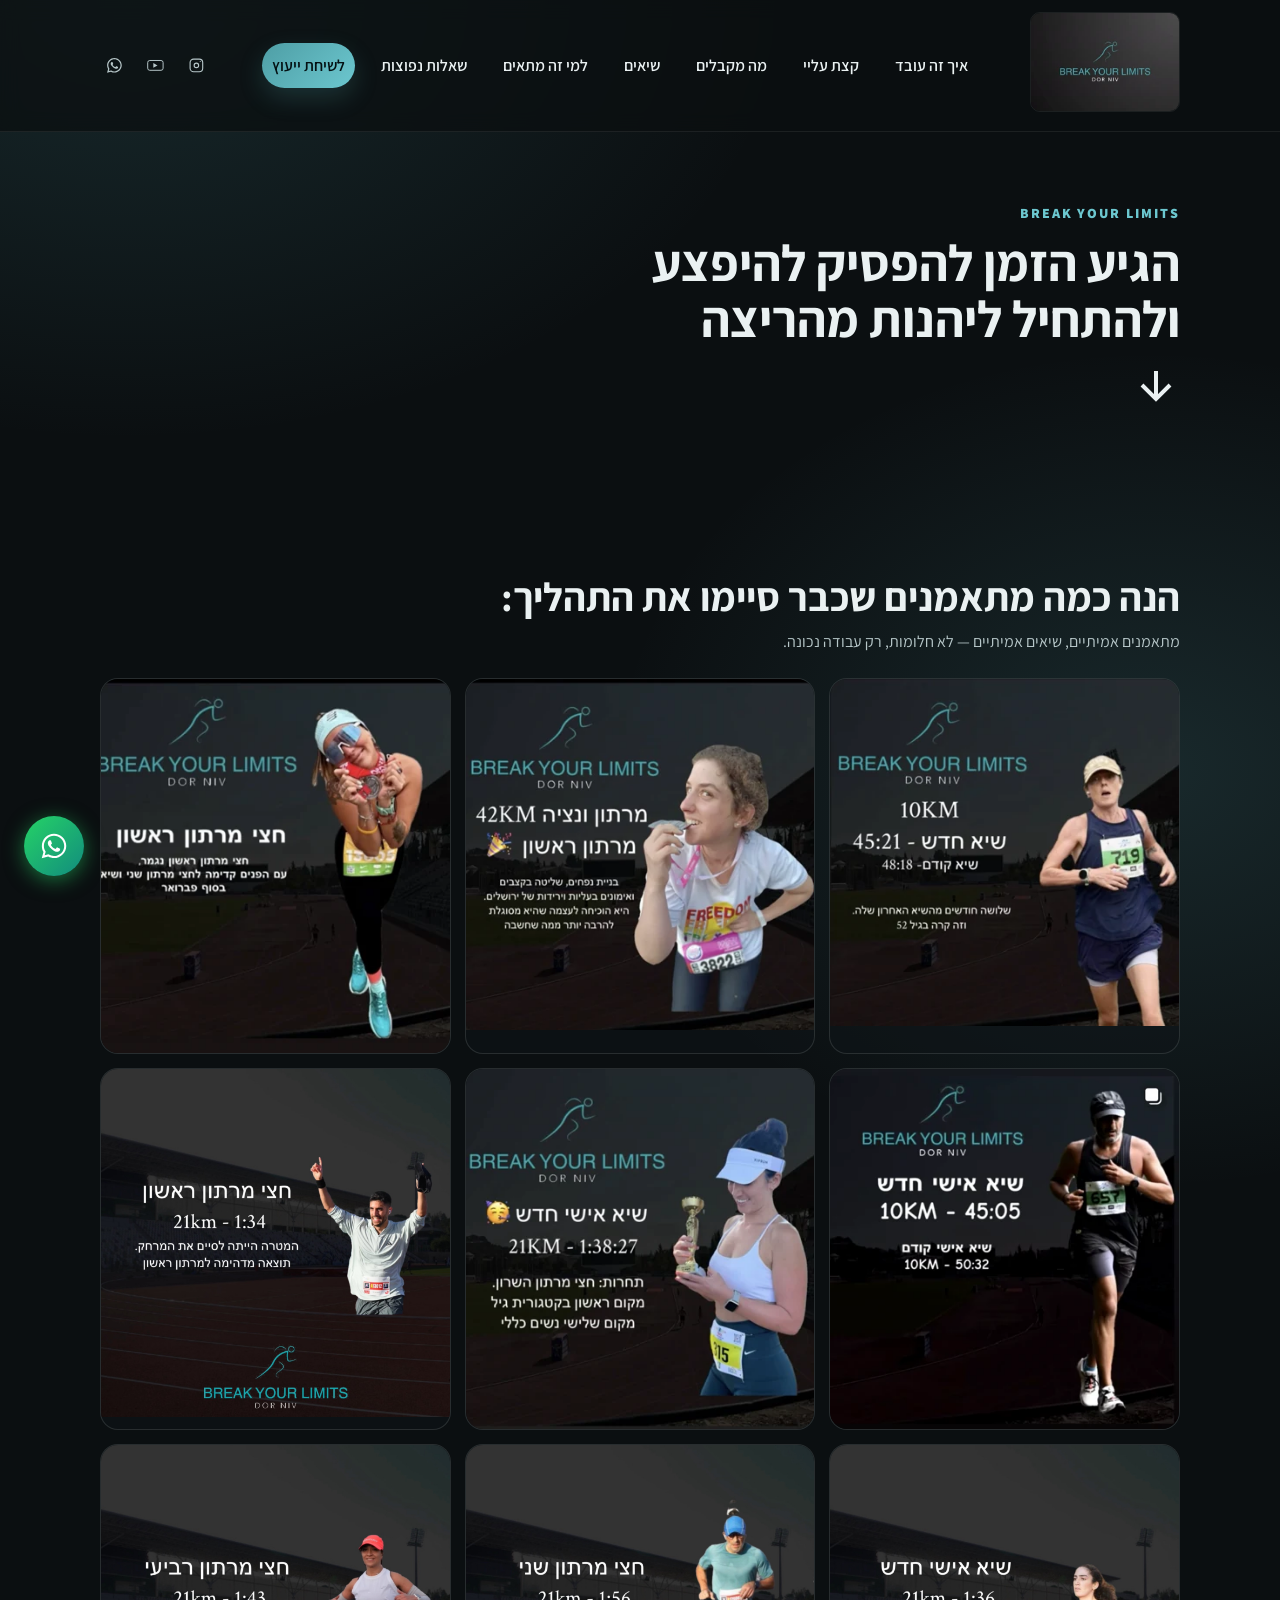
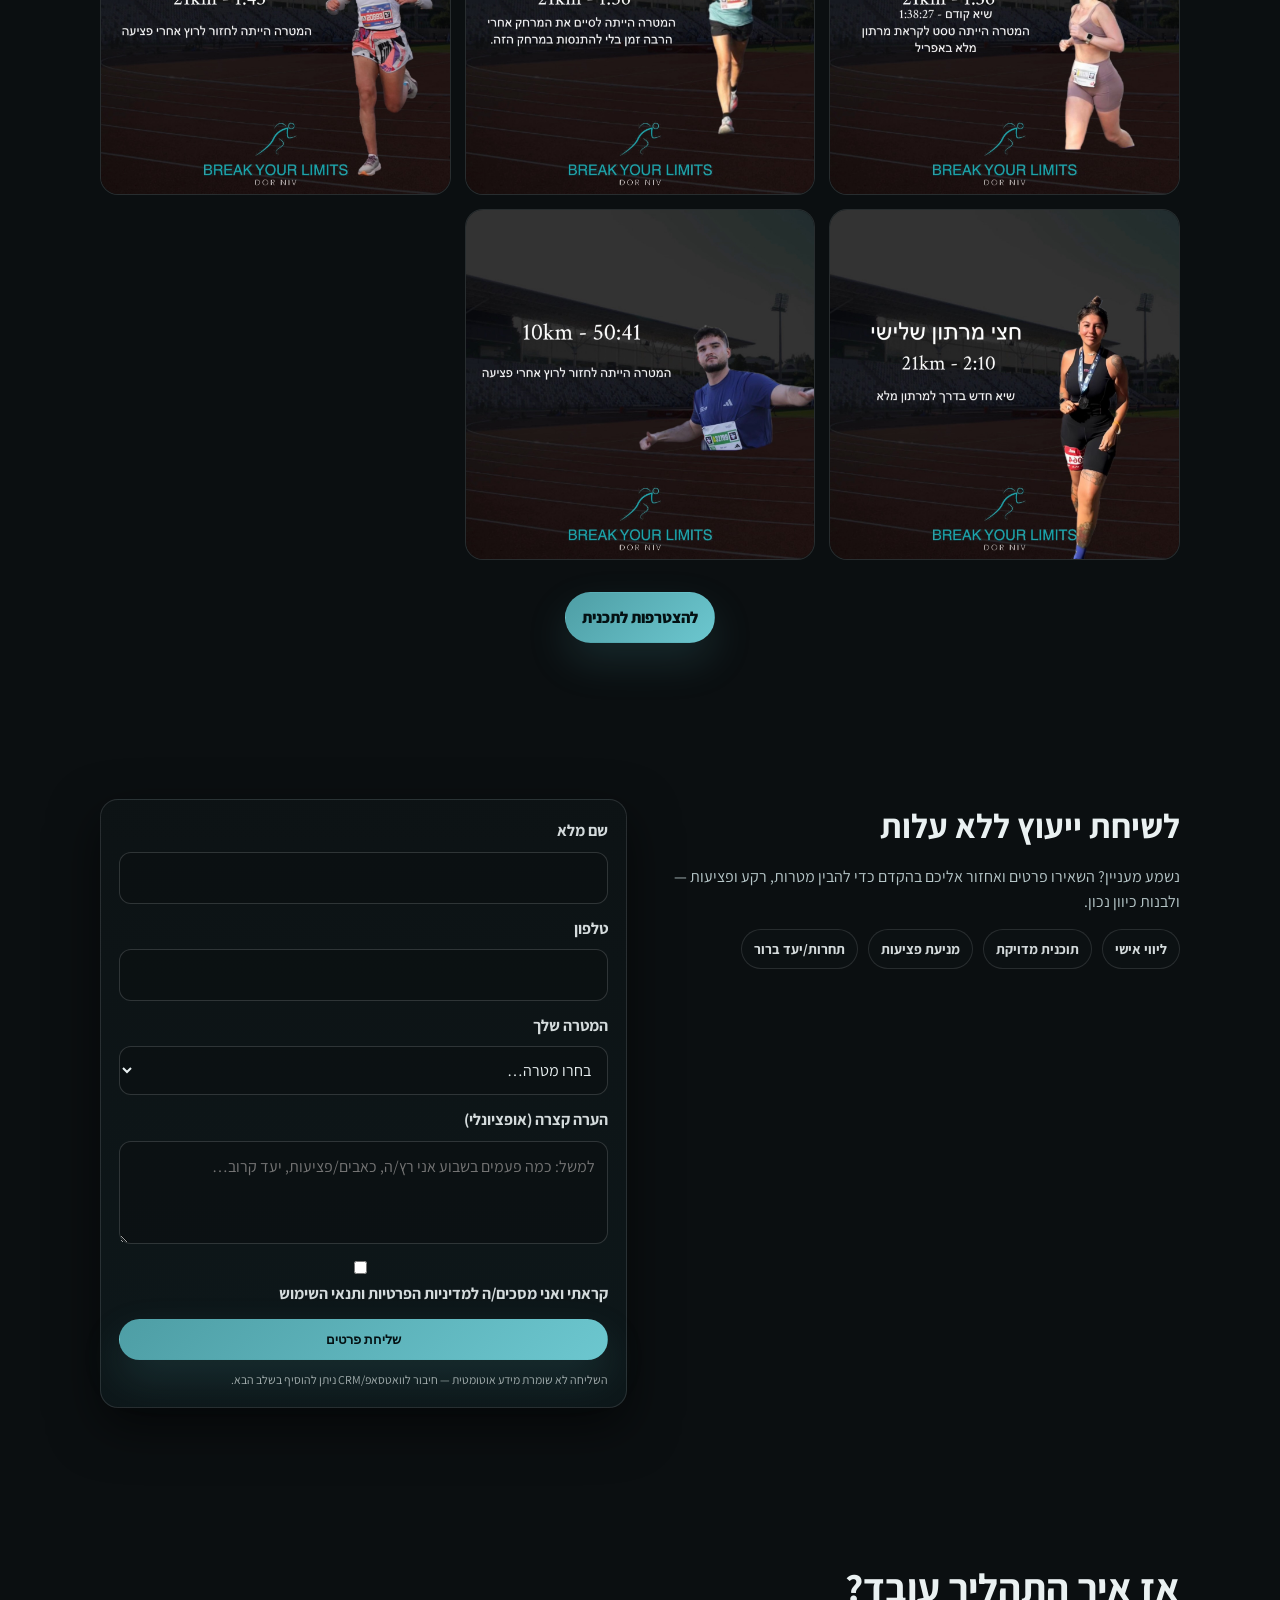
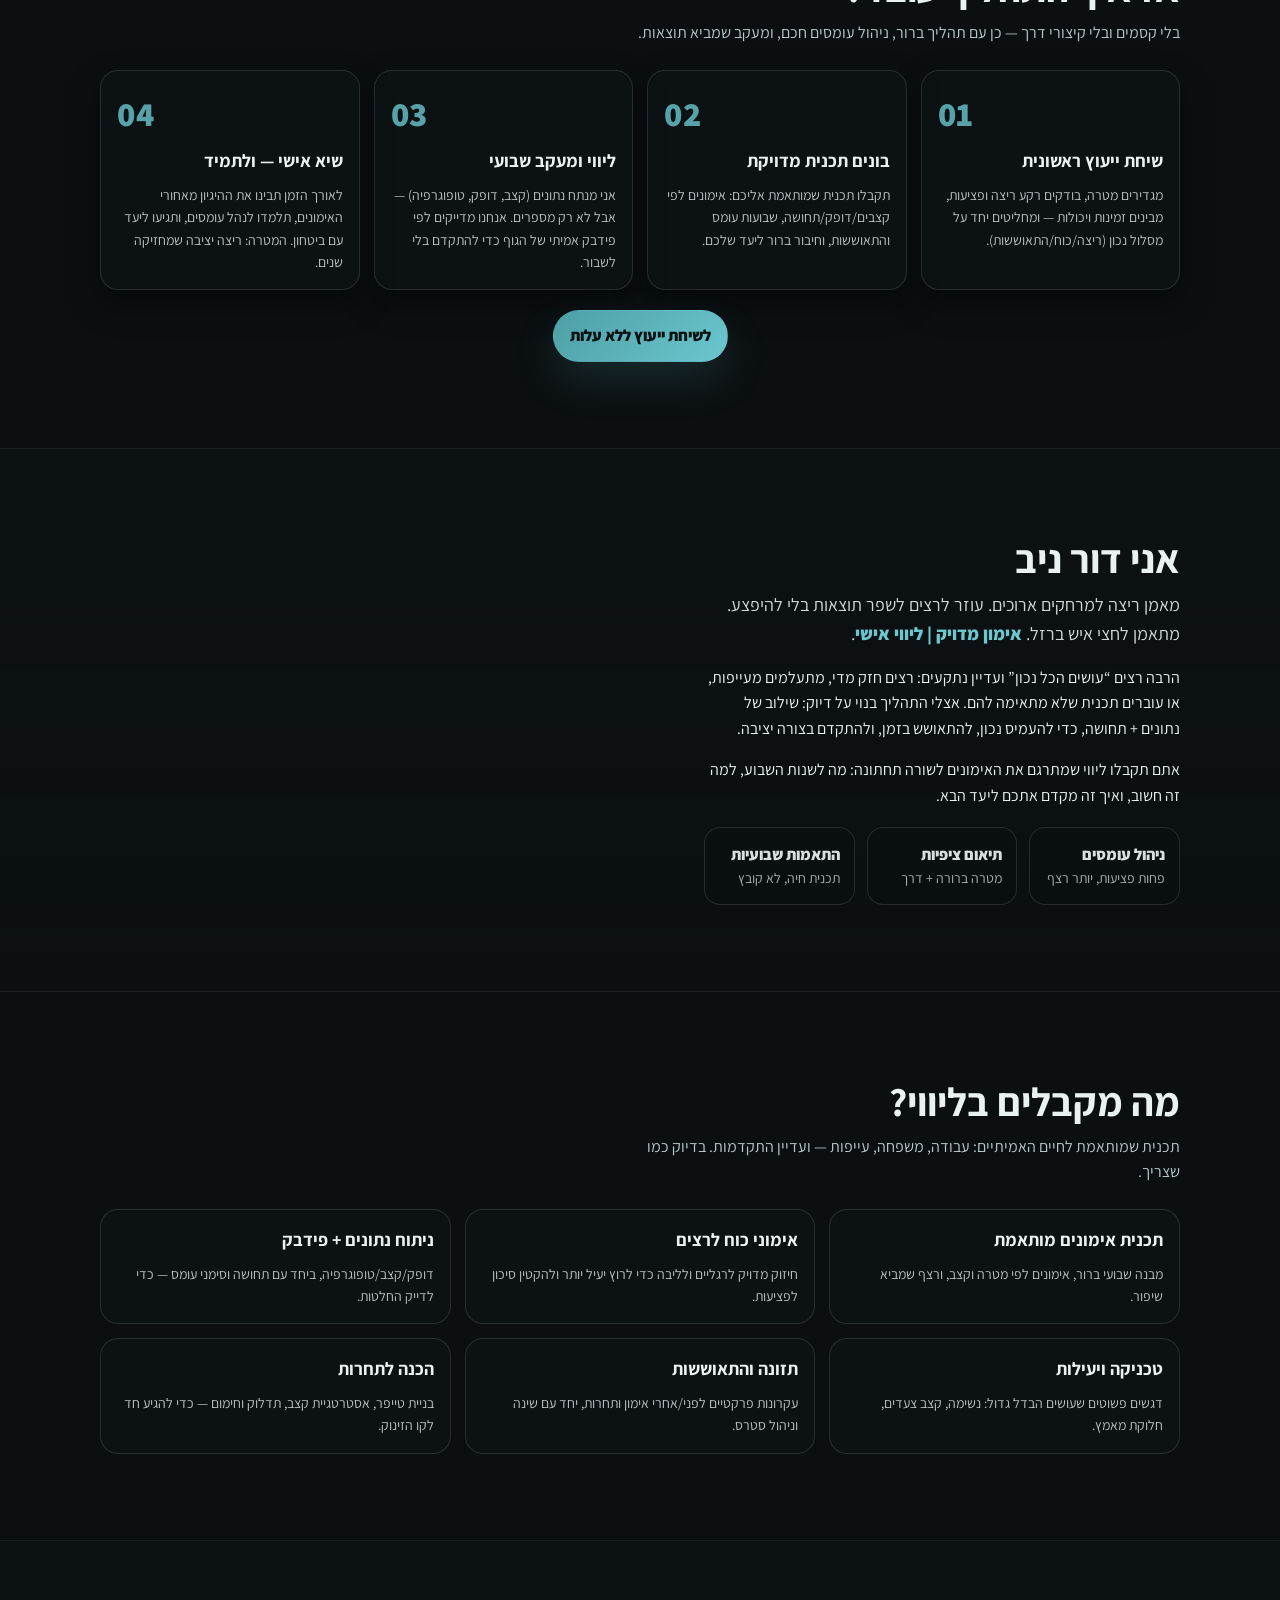
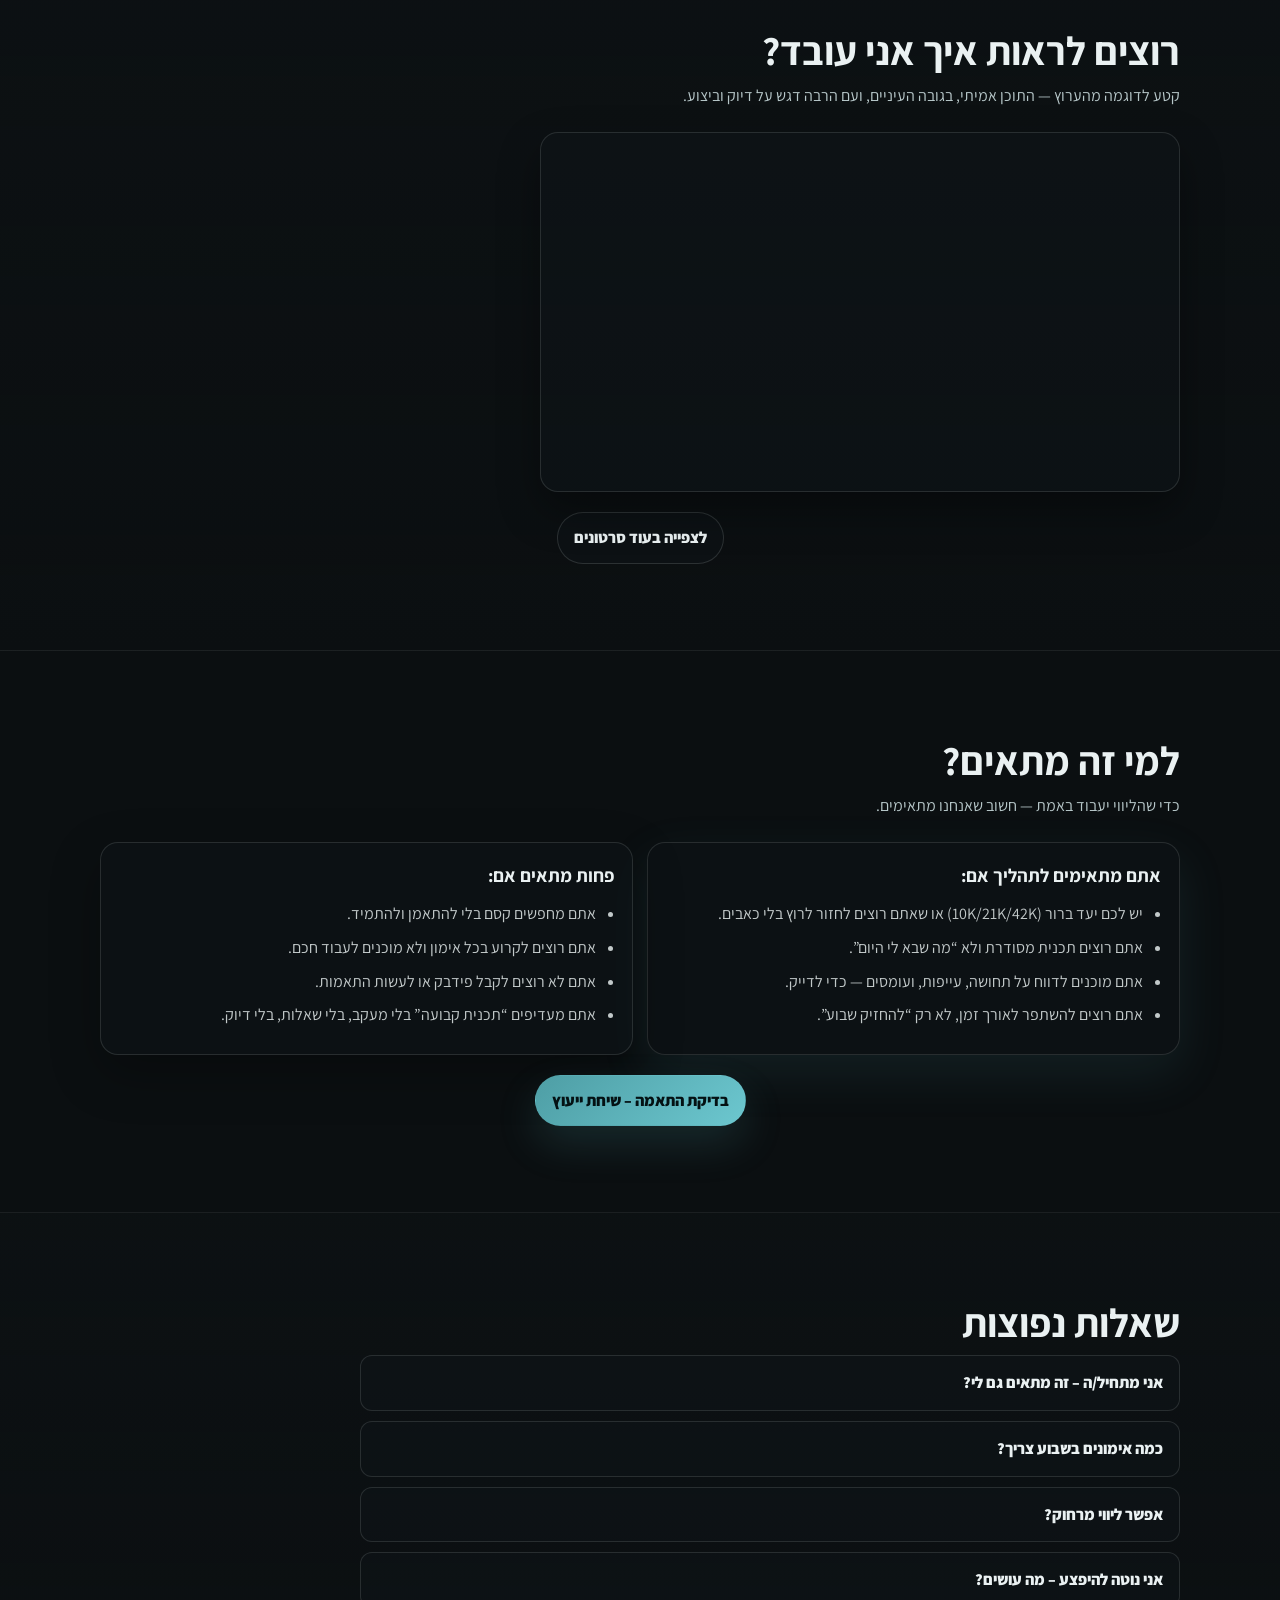
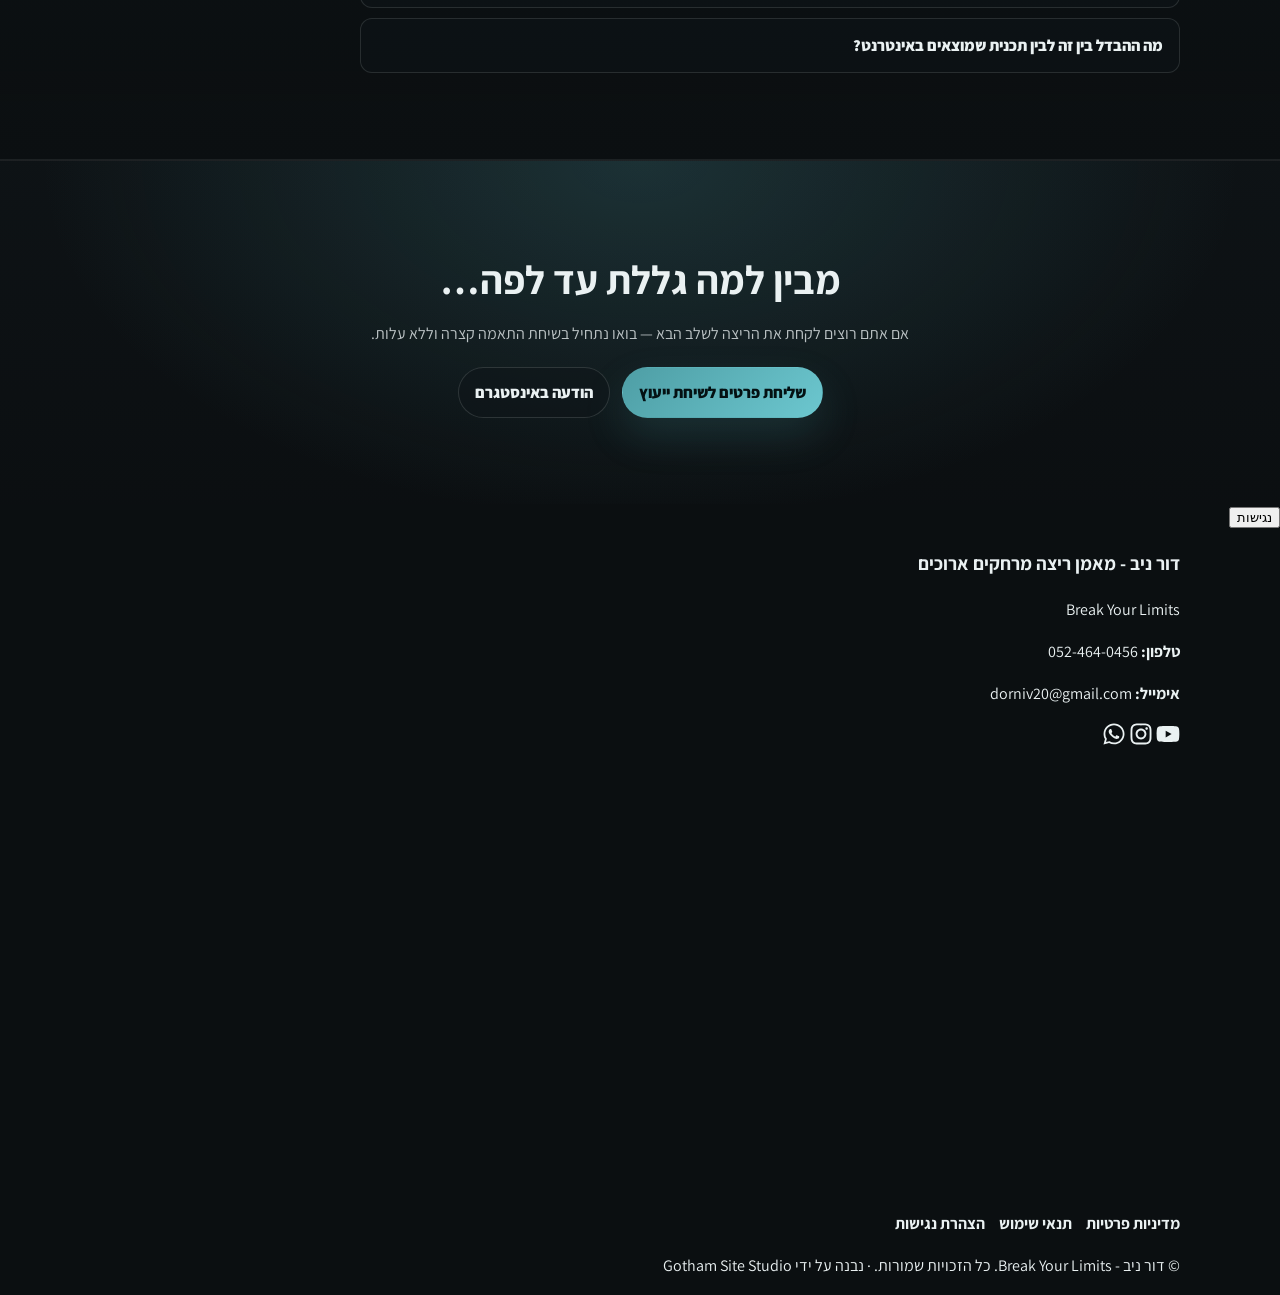
==== commit c4a0e495: "מעבר מ-Netlify ל-GitHub Pages: הסרת netlify.toml, עדכון SEO ו-OG tags, עדכון Matomo" ====
--- a/index.html
+++ b/index.html
@@ -25,7 +25,7 @@
       property="og:description"
       content="אימון ריצה מדויק + ליווי אישי: משפרים תוצאות, מפחיתים פציעות, ומגיעים לקו הזינוק מוכנים. לשיחת ייעוץ ללא עלות – השאירו פרטים."
     />
-    <meta property="og:image" content="images/logo.jpg" />
+    <meta property="og:image" content="https://dornivrunningcoach.co.il/images/logo.jpg" />
 
     <link rel="preconnect" href="https://fonts.googleapis.com" />
     <link rel="preconnect" href="https://fonts.gstatic.com" crossorigin />
@@ -126,16 +126,25 @@
     }
     </script>
 
-    <!-- Matomo Tag Manager -->
+    <!-- Matomo -->
     <script>
-      var _mtm = window._mtm = window._mtm || [];
-      _mtm.push({'mtm.startTime': (new Date().getTime()), 'event': 'mtm.Start'});
+      var _paq = window._paq = window._paq || [];
+      /* tracker methods like "setCustomDimension" should be called before "trackPageView" */
+      _paq.push(["setDocumentTitle", document.domain + "/" + document.title]);
+      _paq.push(["setCookieDomain", "*.dornivrunningcoach.co.il"]);
+      _paq.push(["setDomains", ["*.dornivrunningcoach.co.il"]]);
+      _paq.push(['trackPageView']);
+      _paq.push(['enableLinkTracking']);
       (function() {
+        var u="https://matomo.alphalockandsafe.com/matomo/";
+        _paq.push(['setTrackerUrl', u+'matomo.php']);
+        _paq.push(['setSiteId', '5']);
         var d=document, g=d.createElement('script'), s=d.getElementsByTagName('script')[0];
-        g.async=true; g.src='https://cdn.matomo.cloud/alphalockandsafe.matomo.cloud/container_FnarB2nE.js'; s.parentNode.insertBefore(g,s);
+        g.async=true; g.src=u+'matomo.js'; s.parentNode.insertBefore(g,s);
       })();
     </script>
-    <!-- End Matomo Tag Manager -->
+    <noscript><p><img referrerpolicy="no-referrer-when-downgrade" src="https://matomo.alphalockandsafe.com/matomo/matomo.php?idsite=5&amp;rec=1" style="border:0;" alt="" /></p></noscript>
+    <!-- End Matomo Code -->
   </head>
   <body>
     <a class="skip-link" href="#main">דלגו לתוכן</a>
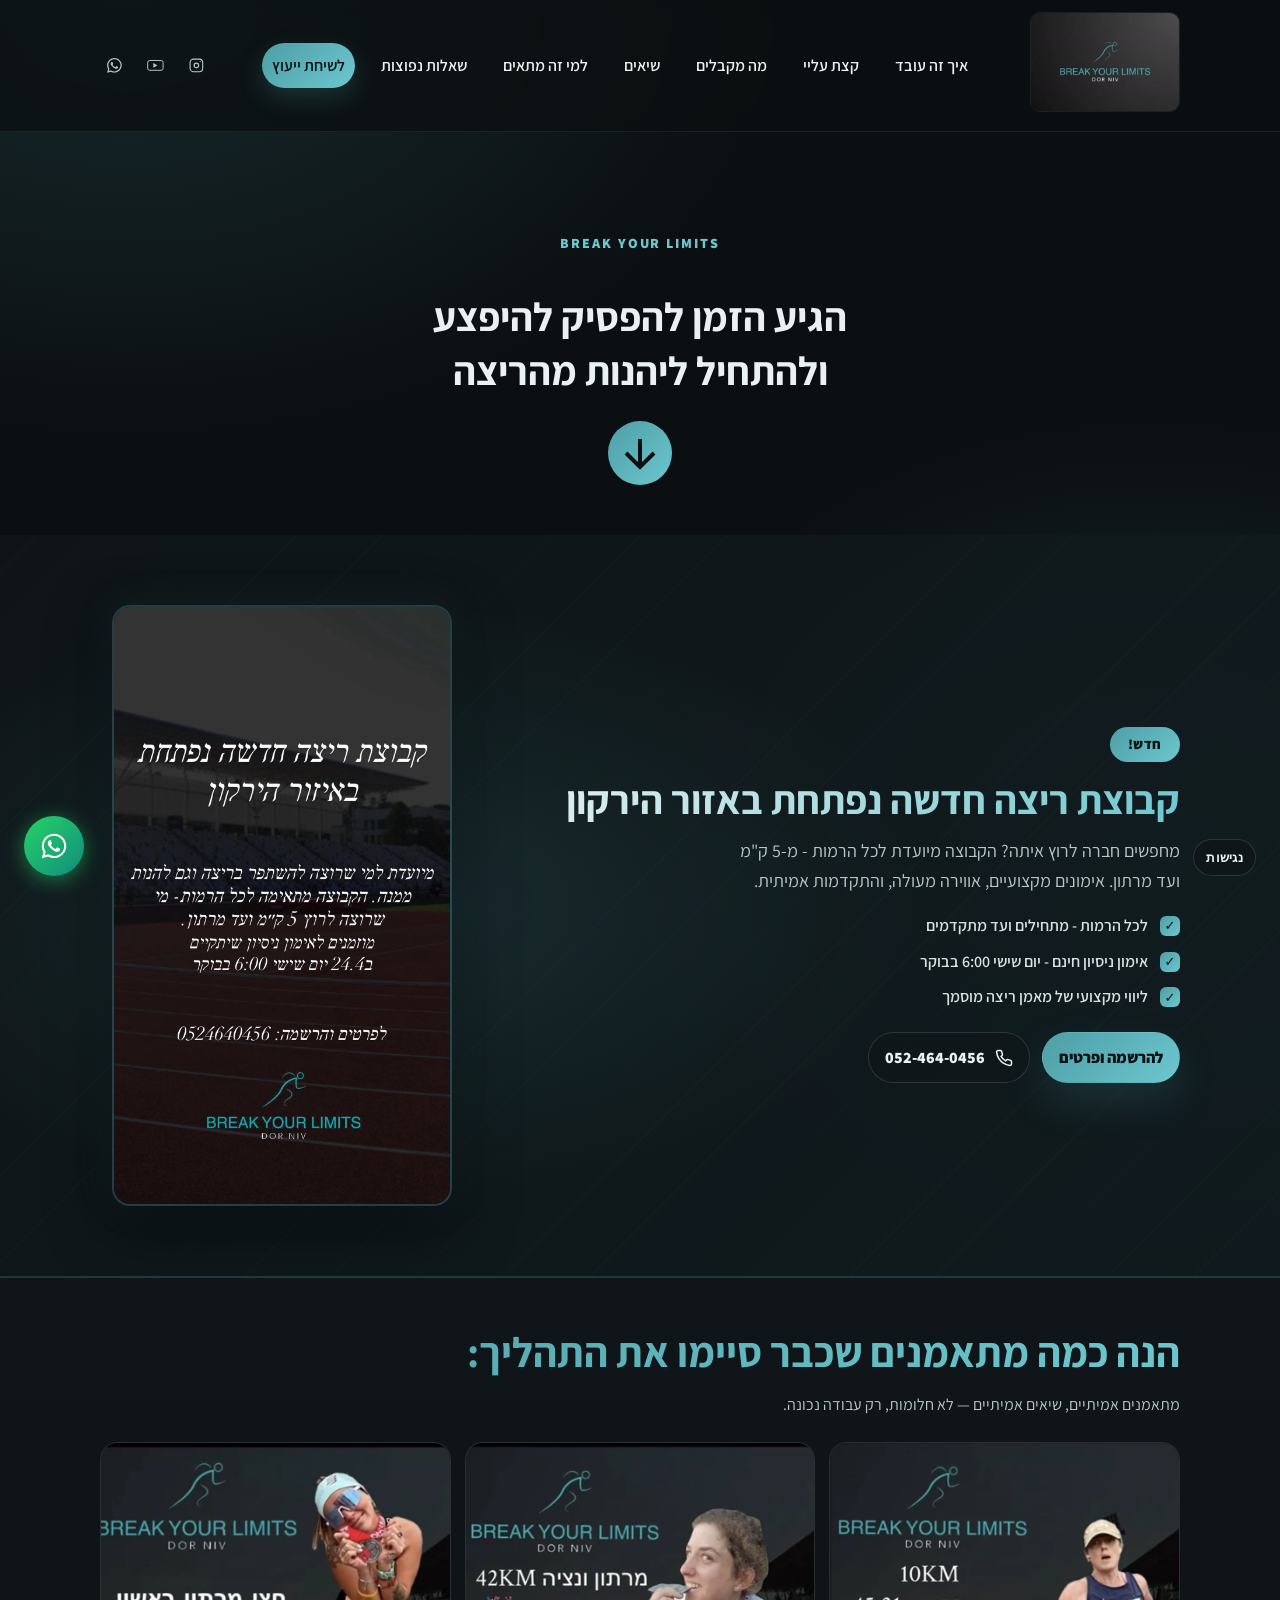
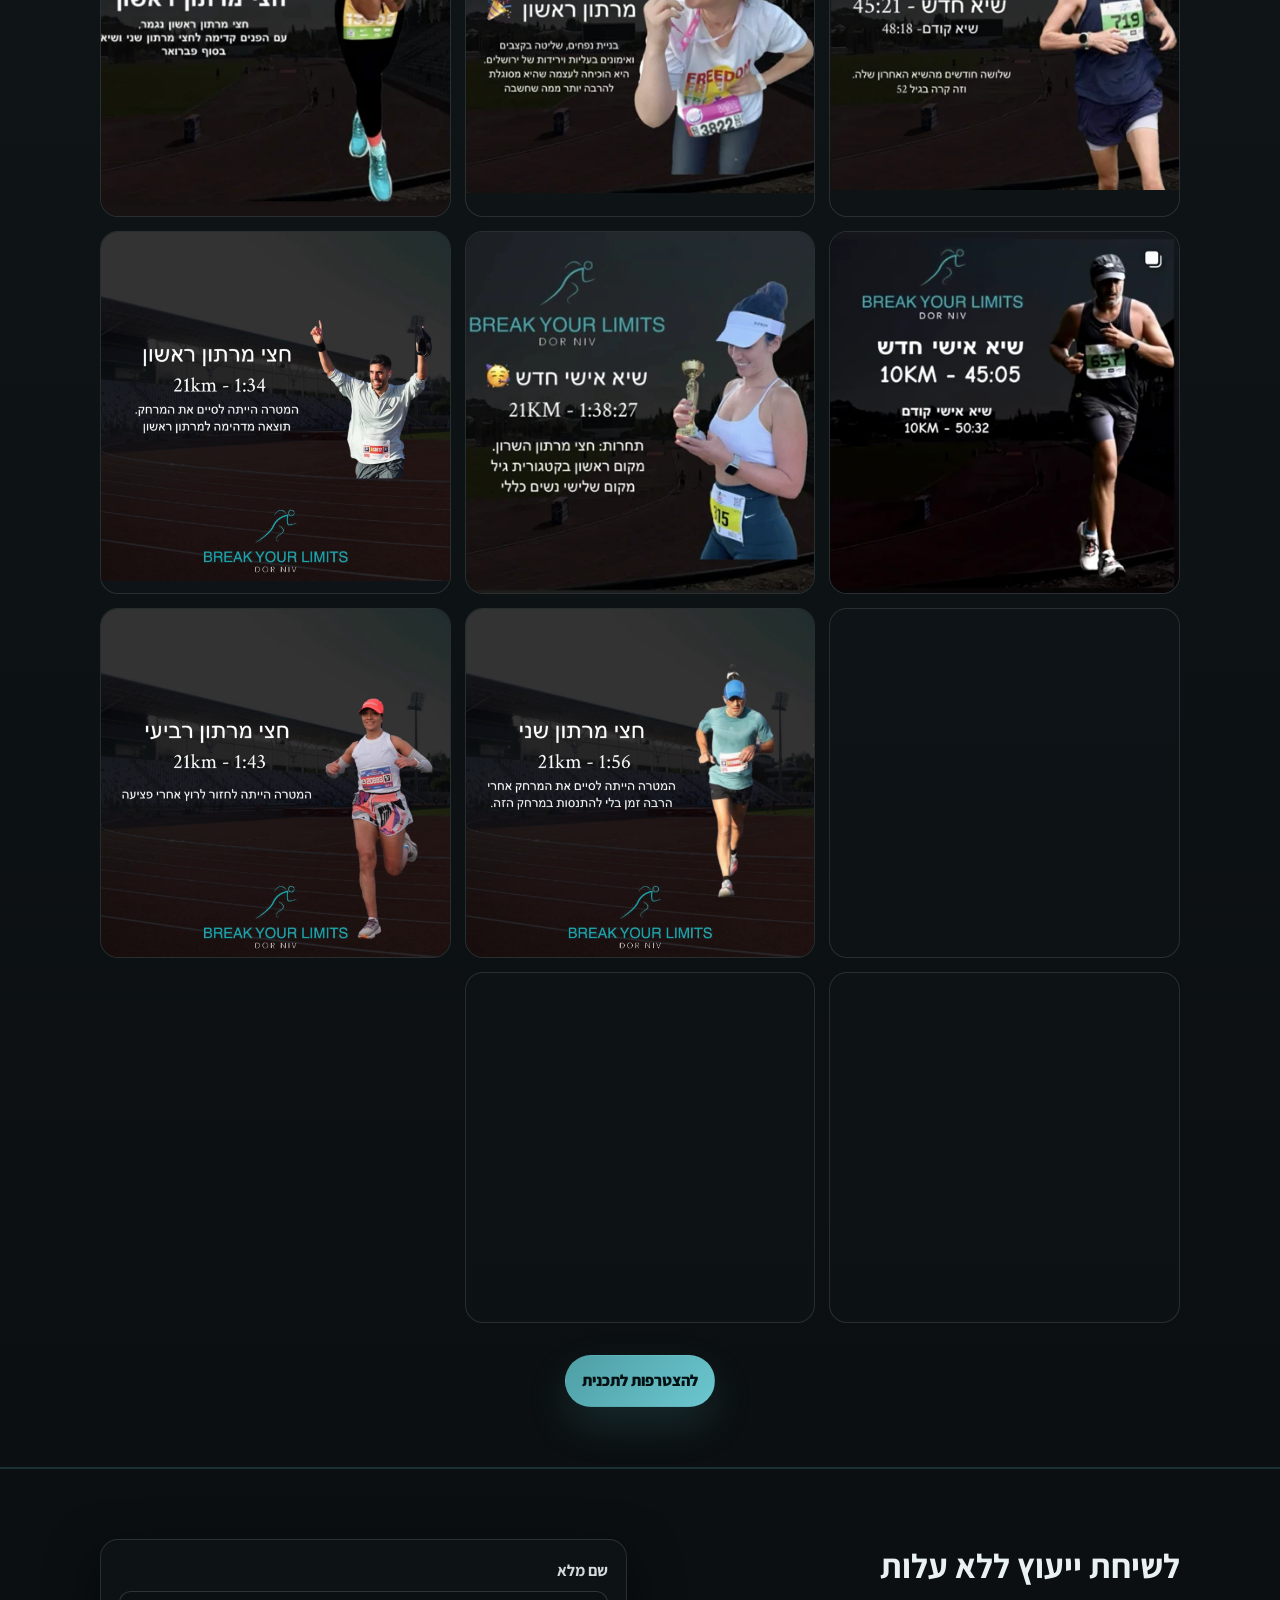
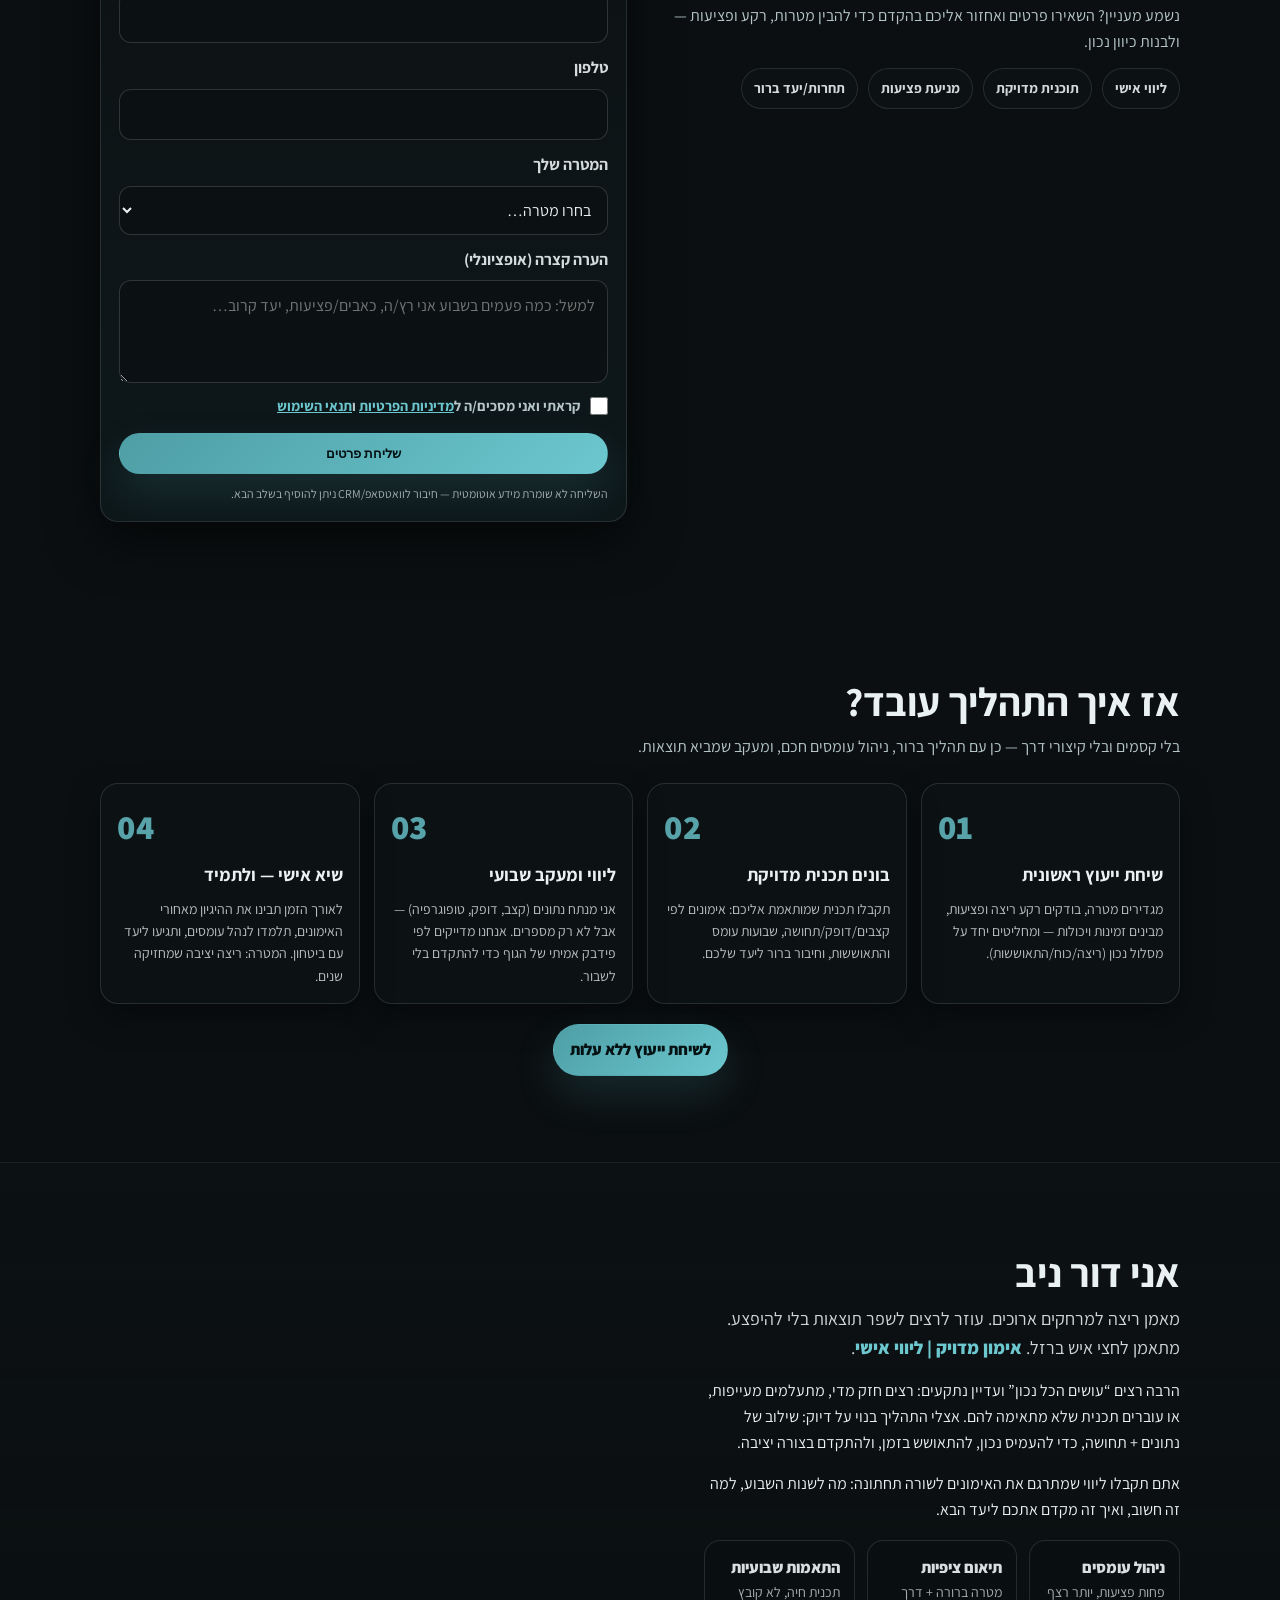
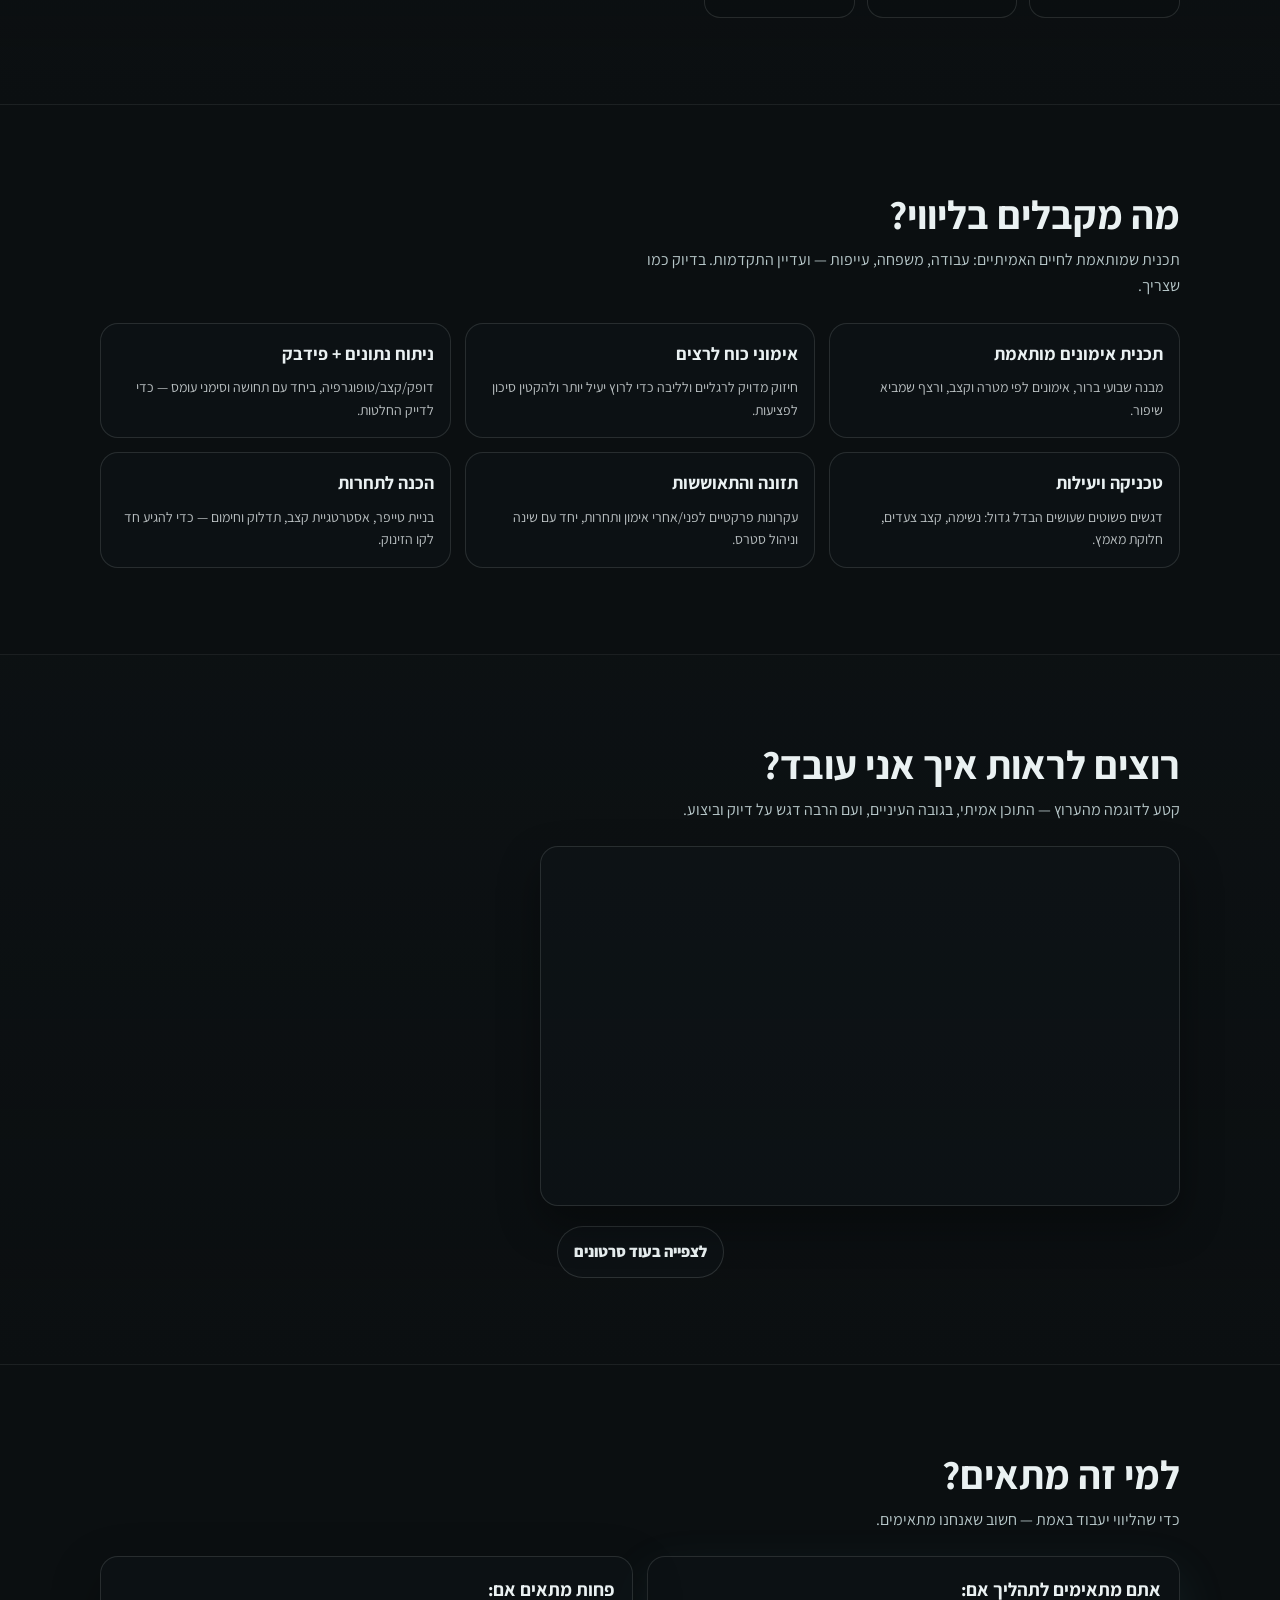
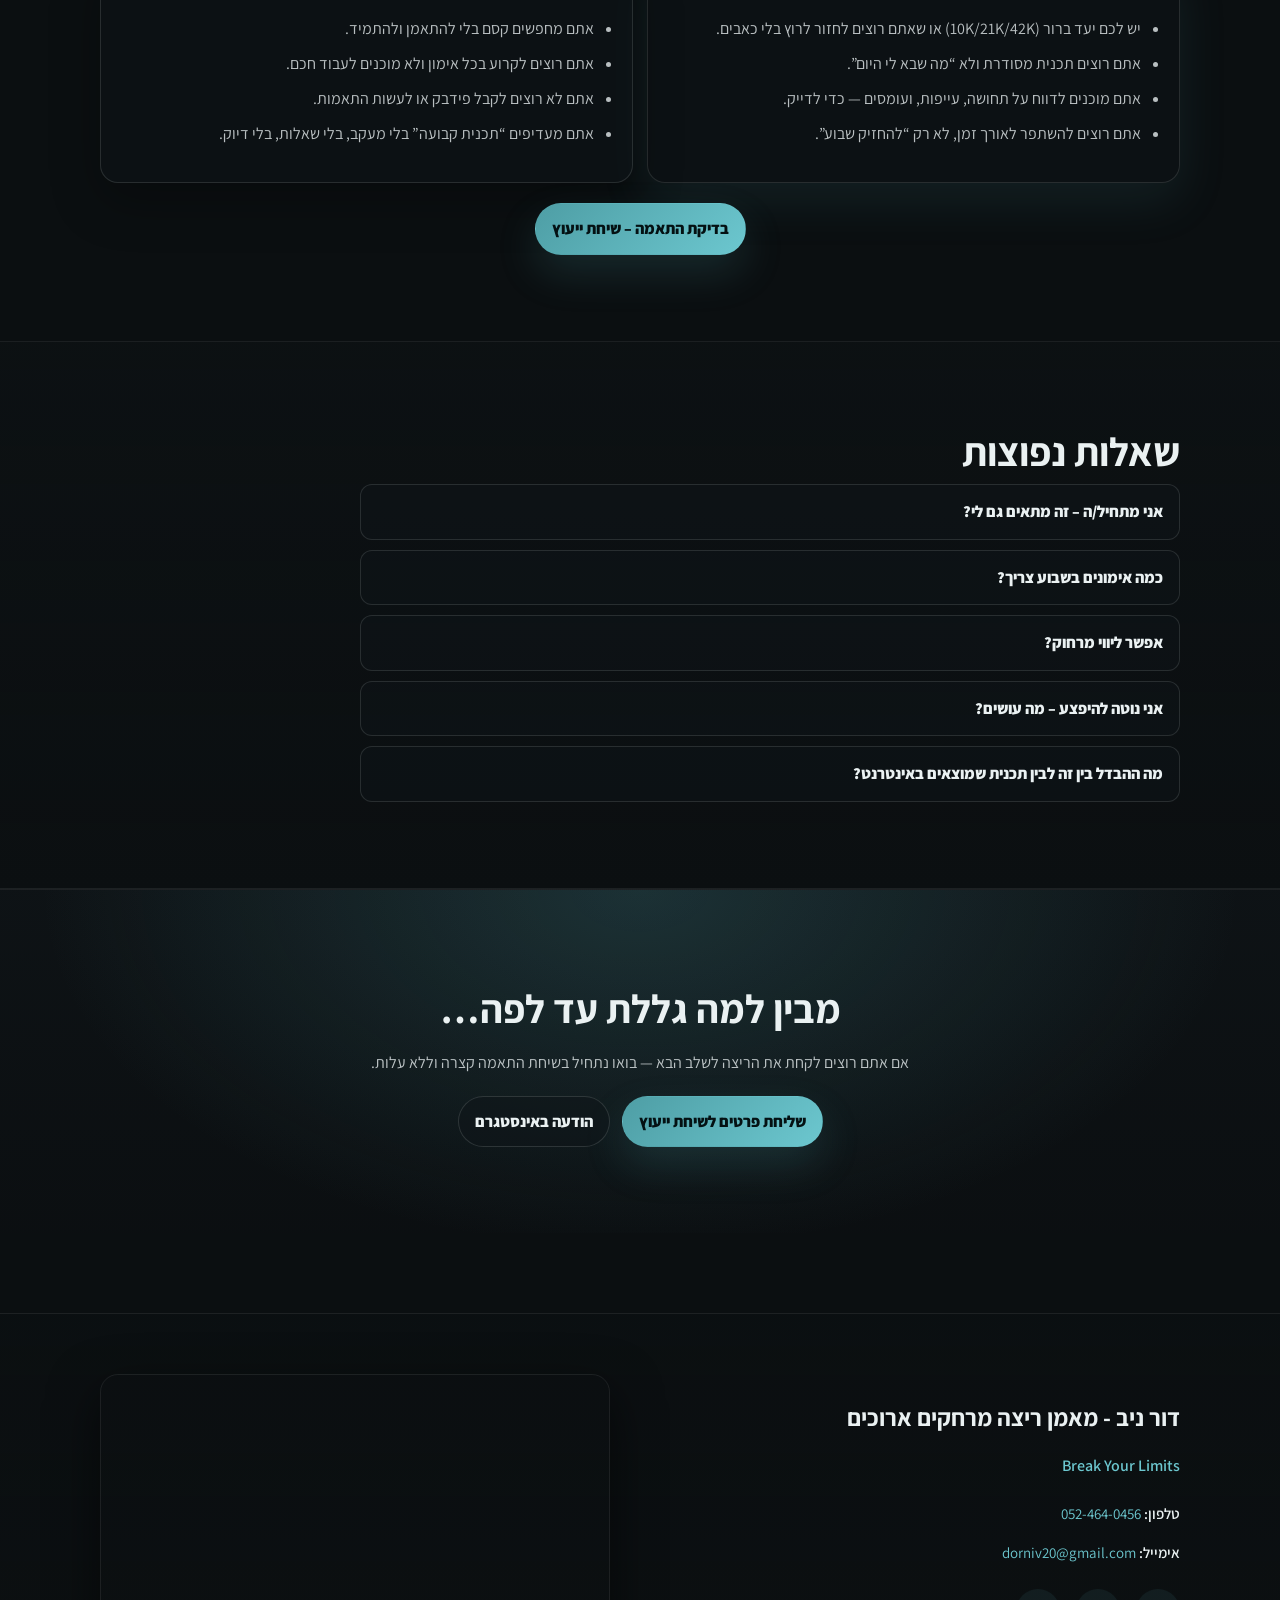
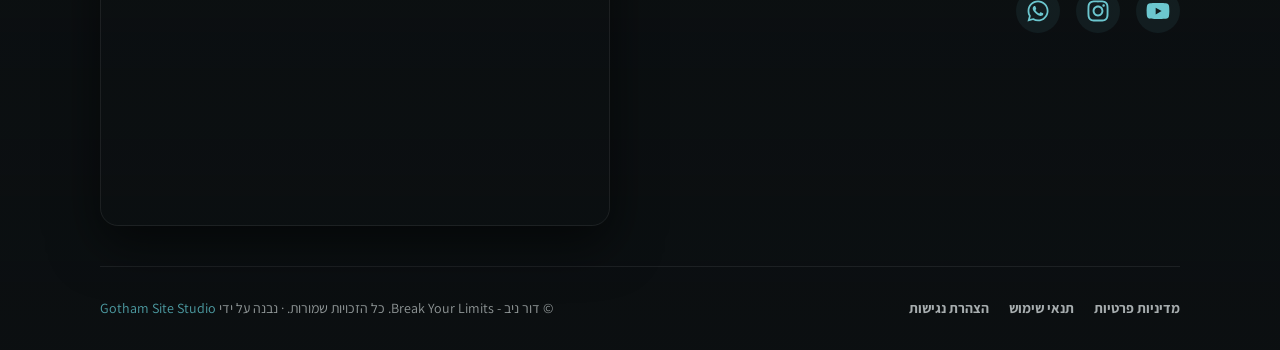
==== commit 1e7482bb: "feat: add running group promo banner with flyer image" ====
--- a/index.html
+++ b/index.html
@@ -222,6 +222,35 @@
         </div>
       </section>
 
+      <!-- באנר קבוצת ריצה חדשה -->
+      <section class="promo-banner" id="running-group" aria-label="קבוצת ריצה חדשה">
+        <div class="container promo-banner-inner">
+          <div class="promo-banner-text">
+            <span class="promo-badge">חדש!</span>
+            <h2 class="promo-banner-title">קבוצת ריצה חדשה נפתחת באזור הירקון</h2>
+            <p class="promo-banner-desc">
+              מחפשים חברה לרוץ איתה? הקבוצה מיועדת לכל הרמות - 
+              מ-5 ק"מ ועד מרתון. אימונים מקצועיים, אווירה מעולה, והתקדמות אמיתית.
+            </p>
+            <ul class="promo-highlights">
+              <li>לכל הרמות - מתחילים ועד מתקדמים</li>
+              <li>אימון ניסיון חינם - יום שישי 6:00 בבוקר</li>
+              <li>ליווי מקצועי של מאמן ריצה מוסמך</li>
+            </ul>
+            <div class="promo-banner-actions">
+              <a href="https://wa.me/972524640456?text=%D7%94%D7%99%D7%99%20%D7%90%D7%A0%D7%99%20%D7%9E%D7%AA%D7%A2%D7%A0%D7%99%D7%99%D7%9F%20%D7%91%D7%A7%D7%91%D7%95%D7%A6%D7%AA%20%D7%94%D7%A8%D7%99%D7%A6%D7%94%20%D7%94%D7%97%D7%93%D7%A9%D7%94" class="btn primary" target="_blank" rel="noopener">להרשמה ופרטים</a>
+              <a href="tel:0524640456" class="btn ghost">
+                <svg width="18" height="18" viewBox="0 0 24 24" fill="none" stroke="currentColor" stroke-width="2" aria-hidden="true"><path d="M22 16.92v3a2 2 0 01-2.18 2 19.79 19.79 0 01-8.63-3.07 19.5 19.5 0 01-6-6A19.79 19.79 0 012.12 4.18 2 2 0 014.11 2h3a2 2 0 012 1.72c.127.96.361 1.903.7 2.81a2 2 0 01-.45 2.11L8.09 9.91a16 16 0 006 6l1.27-1.27a2 2 0 012.11-.45c.907.339 1.85.573 2.81.7A2 2 0 0122 16.92z"/></svg>
+                052-464-0456
+              </a>
+            </div>
+          </div>
+          <div class="promo-banner-image">
+            <img src="images/%D7%A7%D7%91%D7%95%D7%A6%D7%AA%20%D7%A8%D7%99%D7%A6%D7%94.jpg" alt="קבוצת ריצה חדשה באזור הירקון - Break Your Limits" width="600" height="1067" loading="eager" />
+          </div>
+        </div>
+      </section>
+
       <!-- שיאים של מתאמנים - הועבר להיות הדבר הראשון שרואים -->
       <section class="section results-hero" id="results" aria-label="שיאים של מתאמנים">
         <div class="container">
--- a/styles.css
+++ b/styles.css
@@ -151,6 +151,11 @@
   transform: translateY(-2px);
 }
 
+.social-links a:focus-visible {
+  outline: 2px solid var(--accent-2);
+  outline-offset: 3px;
+}
+
 .site-nav a {
   padding: 10px 10px;
   border-radius: 999px;
@@ -619,6 +624,221 @@
   gap: 14px;
 }
 
+/* באנר קבוצת ריצה */
+.promo-banner {
+  position: relative;
+  padding-block: clamp(40px, 6vw, 70px);
+  background:
+    radial-gradient(900px 500px at 30% 50%, rgba(78, 158, 165, 0.15), transparent 60%),
+    linear-gradient(135deg, rgba(15, 21, 24, 0.9) 0%, rgba(16, 28, 32, 0.85) 100%);
+  border-bottom: 2px solid rgba(78, 158, 165, 0.25);
+  overflow: hidden;
+}
+
+.promo-banner::before {
+  content: "";
+  position: absolute;
+  inset: 0;
+  background: repeating-linear-gradient(
+    -45deg,
+    transparent,
+    transparent 60px,
+    rgba(78, 158, 165, 0.03) 60px,
+    rgba(78, 158, 165, 0.03) 61px
+  );
+  pointer-events: none;
+}
+
+.promo-banner-inner {
+  display: grid;
+  grid-template-columns: 1.3fr 0.7fr;
+  gap: clamp(20px, 4vw, 40px);
+  align-items: center;
+}
+
+.promo-banner-text {
+  position: relative;
+  z-index: 1;
+}
+
+.promo-badge {
+  display: inline-block;
+  padding: 6px 18px;
+  border-radius: 999px;
+  background: linear-gradient(135deg, var(--accent) 0%, var(--accent-2) 100%);
+  color: #041113;
+  font-weight: 900;
+  font-size: 14px;
+  letter-spacing: 0.04em;
+  margin-bottom: 14px;
+  animation: badge-pulse 2s ease-in-out infinite;
+}
+
+@keyframes badge-pulse {
+  0%, 100% { box-shadow: 0 0 0 0 rgba(78, 158, 165, 0.4); }
+  50% { box-shadow: 0 0 0 10px rgba(78, 158, 165, 0); }
+}
+
+.promo-banner-title {
+  margin: 0 0 14px;
+  font-size: clamp(26px, 3.5vw, 40px);
+  line-height: 1.15;
+  background: linear-gradient(135deg, var(--text) 0%, var(--accent-2) 100%);
+  -webkit-background-clip: text;
+  -webkit-text-fill-color: transparent;
+  background-clip: text;
+}
+
+.promo-banner-desc {
+  margin: 0 0 16px;
+  color: var(--muted);
+  font-size: clamp(16px, 1.8vw, 18px);
+  max-width: 50ch;
+  line-height: 1.7;
+}
+
+.promo-highlights {
+  list-style: none;
+  padding: 0;
+  margin: 0 0 22px;
+  display: grid;
+  gap: 10px;
+}
+
+.promo-highlights li {
+  display: grid;
+  grid-template-columns: 22px 1fr;
+  gap: 10px;
+  align-items: start;
+  font-weight: 600;
+  color: rgba(234, 241, 242, 0.92);
+}
+
+.promo-highlights li::before {
+  content: "✓";
+  display: grid;
+  place-items: center;
+  width: 20px;
+  height: 20px;
+  margin-top: 3px;
+  border-radius: 6px;
+  background: linear-gradient(135deg, var(--accent) 0%, var(--accent-2) 100%);
+  color: #041113;
+  font-weight: 900;
+  font-size: 13px;
+  line-height: 1;
+}
+
+.promo-banner-actions {
+  display: flex;
+  flex-wrap: wrap;
+  gap: 12px;
+  align-items: center;
+}
+
+.promo-banner-image {
+  position: relative;
+  z-index: 1;
+  display: flex;
+  justify-content: center;
+}
+
+.promo-banner-image img {
+  width: 100%;
+  max-width: 340px;
+  height: auto;
+  border-radius: var(--radius);
+  border: 2px solid rgba(78, 158, 165, 0.3);
+  box-shadow:
+    0 20px 60px rgba(0, 0, 0, 0.5),
+    0 0 40px rgba(78, 158, 165, 0.1);
+  transition: transform 300ms ease, box-shadow 300ms ease;
+}
+
+.promo-banner-image img:hover {
+  transform: translateY(-4px) scale(1.01);
+  box-shadow:
+    0 24px 70px rgba(0, 0, 0, 0.55),
+    0 0 50px rgba(78, 158, 165, 0.15);
+}
+
+@media (max-width: 900px) {
+  .promo-banner-inner {
+    grid-template-columns: 1fr;
+    text-align: center;
+  }
+
+  .promo-banner-text {
+    order: 2;
+  }
+
+  .promo-banner-image {
+    order: 1;
+  }
+
+  .promo-banner-image img {
+    max-width: 280px;
+  }
+
+  .promo-banner-desc {
+    max-width: none;
+  }
+
+  .promo-highlights {
+    justify-items: center;
+  }
+
+  .promo-highlights li {
+    grid-template-columns: 22px auto;
+    text-align: start;
+  }
+
+  .promo-banner-actions {
+    justify-content: center;
+  }
+}
+
+@media (max-width: 520px) {
+  .promo-banner-image img {
+    max-width: 240px;
+  }
+}
+
+/* עיצוב מיוחד לסקשן התוצאות כשהוא ראשון */
+.results-hero {
+  background: linear-gradient(135deg, rgba(78, 158, 165, 0.08) 0%, rgba(11, 15, 17, 0.95) 100%);
+  padding: 80px 0 60px;
+  border-bottom: 2px solid rgba(78, 158, 165, 0.2);
+}
+
+.results-main-title {
+  font-size: clamp(28px, 5vw, 42px) !important;
+  background: linear-gradient(135deg, var(--accent) 0%, var(--accent-2) 100%);
+  -webkit-background-clip: text;
+  -webkit-text-fill-color: transparent;
+  background-clip: text;
+  margin-bottom: 16px;
+}
+
+/* הקטנת תמונות המתאמנים במובייל */
+@media (max-width: 900px) {
+  .results-grid {
+    grid-template-columns: repeat(2, 1fr);
+    gap: 10px;
+  }
+  
+  .results-hero {
+    padding: 60px 0 40px;
+  }
+}
+
+@media (max-width: 520px) {
+  .results-grid {
+    grid-template-columns: repeat(2, 1fr);
+    gap: 8px;
+  }
+}
+
 .result-card {
   margin: 0;
   border-radius: var(--radius);
@@ -824,6 +1044,140 @@
 
 .footer-credit a:hover {
   color: var(--accent-2);
+}
+
+.footer-credit a:focus-visible {
+  outline: 2px solid var(--accent-2);
+  outline-offset: 3px;
+}
+
+/* Accessibility widget (built-in, no external dependencies) */
+.a11y-widget {
+  position: fixed;
+  inset-inline-start: 24px;
+  bottom: 24px;
+  z-index: 9999;
+  display: grid;
+  gap: 10px;
+  justify-items: start;
+}
+
+.a11y-toggle {
+  appearance: none;
+  border: 1px solid rgba(234, 241, 242, 0.14);
+  background: rgba(15, 21, 24, 0.75);
+  color: var(--text);
+  border-radius: 999px;
+  padding: 10px 12px;
+  font-weight: 800;
+  letter-spacing: 0.02em;
+}
+
+.a11y-toggle:hover {
+  text-decoration: underline;
+}
+
+.a11y-toggle:focus-visible {
+  outline: 2px solid var(--accent-2);
+  outline-offset: 3px;
+}
+
+.a11y-panel {
+  width: min(320px, calc(100vw - 32px));
+  background: rgba(11, 15, 17, 0.92);
+  border: 1px solid rgba(234, 241, 242, 0.14);
+  border-radius: var(--radius);
+  box-shadow: var(--shadow);
+  padding: 12px;
+}
+
+.a11y-panel-title {
+  font-weight: 800;
+  margin-bottom: 10px;
+}
+
+.a11y-row {
+  display: flex;
+  gap: 10px;
+  margin-bottom: 12px;
+}
+
+.a11y-btn {
+  appearance: none;
+  border: 1px solid rgba(234, 241, 242, 0.14);
+  background: rgba(15, 21, 24, 0.75);
+  color: var(--text);
+  border-radius: 12px;
+  padding: 10px 12px;
+  font-weight: 700;
+}
+
+.a11y-btn:hover {
+  text-decoration: underline;
+}
+
+.a11y-btn:focus-visible {
+  outline: 2px solid var(--accent-2);
+  outline-offset: 3px;
+}
+
+.a11y-check {
+  display: flex;
+  gap: 10px;
+  align-items: center;
+  margin: 0 0 10px;
+  color: rgba(234, 241, 242, 0.9);
+  font-weight: 700;
+}
+
+.a11y-check input {
+  width: 18px;
+  height: 18px;
+}
+
+.a11y-statement {
+  display: inline-flex;
+  align-items: center;
+  gap: 10px;
+  margin-top: 6px;
+  font-weight: 800;
+  color: var(--accent-2);
+}
+
+.a11y-statement:focus-visible {
+  outline: 2px solid var(--accent-2);
+  outline-offset: 3px;
+}
+
+/* A11y preferences */
+html[data-a11y-font="-1"] {
+  font-size: 93.75%;
+}
+
+html[data-a11y-font="0"] {
+  font-size: 100%;
+}
+
+html[data-a11y-font="1"] {
+  font-size: 112.5%;
+}
+
+html[data-a11y-font="2"] {
+  font-size: 125%;
+}
+
+body[data-a11y-links="true"] a {
+  text-decoration: underline;
+}
+
+html[data-a11y-reduce-motion="true"] {
+  scroll-behavior: auto;
+}
+
+html[data-a11y-reduce-motion="true"] * {
+  animation-duration: 0.001ms !important;
+  animation-iteration-count: 1 !important;
+  transition-duration: 0.001ms !important;
 }
 
 @media (max-width: 960px) {
@@ -913,8 +1267,10 @@
     grid-template-columns: 1fr;
   }
 
+  /* התמונות תמיד 2 עמודות במובייל כדי להציג יותר תוצאות */
   .results-grid {
-    grid-template-columns: 1fr;
+    grid-template-columns: repeat(2, 1fr);
+    gap: 8px;
   }
 }
 
@@ -948,6 +1304,11 @@
   transform: scale(0.95);
 }
 
+.whatsapp-float:focus-visible {
+  outline: 2px solid var(--accent-2);
+  outline-offset: 4px;
+}
+
 @keyframes pulse-whatsapp {
   0% {
     box-shadow: 0 4px 20px rgba(37, 211, 102, 0.5), 0 0 0 0 rgba(37, 211, 102, 0.7);
@@ -968,4 +1329,574 @@
     inset-inline-end: 16px;
     bottom: 16px;
   }
-}
+
+  .a11y-widget {
+    inset-inline-start: 16px;
+    bottom: 16px;
+  }
+}
+
+/* ========================================
+   Cookie Consent Banner
+   ======================================== */
+.cookie-banner {
+  position: fixed;
+  inset-inline: 0;
+  bottom: 0;
+  z-index: 9998;
+  background: var(--surface);
+  border-top: 1px solid var(--border);
+  padding: 20px var(--gutter);
+  box-shadow: 0 -4px 24px rgba(0, 0, 0, 0.3);
+}
+
+.cookie-banner-inner {
+  max-width: var(--container);
+  margin: 0 auto;
+  display: flex;
+  flex-wrap: wrap;
+  align-items: center;
+  justify-content: space-between;
+  gap: 16px;
+}
+
+.cookie-text {
+  margin: 0;
+  font-size: 0.95rem;
+  color: var(--muted);
+  flex: 1 1 300px;
+}
+
+.cookie-text a {
+  color: var(--accent-2);
+  text-decoration: underline;
+}
+
+.cookie-text a:hover {
+  color: var(--accent);
+}
+
+.cookie-actions {
+  display: flex;
+  gap: 12px;
+  flex-shrink: 0;
+}
+
+.cookie-accept,
+.cookie-decline {
+  padding: 10px 20px;
+  font-size: 0.9rem;
+}
+
+@media (max-width: 600px) {
+  .cookie-banner-inner {
+    flex-direction: column;
+    text-align: center;
+  }
+
+  .cookie-actions {
+    width: 100%;
+    justify-content: center;
+  }
+}
+
+/* ========================================
+   Form Consent Checkbox
+   ======================================== */
+.form-consent {
+  margin-bottom: 16px;
+}
+
+.consent-label {
+  display: flex;
+  align-items: flex-start;
+  gap: 10px;
+  cursor: pointer;
+  font-size: 0.9rem;
+  color: var(--muted);
+  line-height: 1.5;
+}
+
+.consent-label input[type="checkbox"] {
+  width: 18px;
+  height: 18px;
+  margin: 0;
+  flex-shrink: 0;
+  accent-color: var(--accent);
+  cursor: pointer;
+  margin-top: 2px;
+}
+
+.consent-label span a {
+  color: var(--accent-2);
+  text-decoration: underline;
+}
+
+.consent-label span a:hover {
+  color: var(--accent);
+}
+
+.consent-label input[type="checkbox"]:focus-visible {
+  outline: 2px solid var(--accent-2);
+  outline-offset: 2px;
+}
+
+/* ========================================
+   Legal Pages Styling
+   ======================================== */
+.legal-heading {
+  font-size: clamp(18px, 2.2vw, 22px);
+  font-weight: 700;
+  color: var(--text);
+  margin: 28px 0 12px;
+}
+
+.legal-text {
+  margin: 0 0 16px;
+  color: rgba(234, 241, 242, 0.78);
+  line-height: 1.7;
+}
+
+.bullets {
+  margin: 0 0 16px;
+  padding-inline-start: 20px;
+  color: rgba(234, 241, 242, 0.78);
+  line-height: 1.8;
+}
+
+.bullets li {
+  margin-bottom: 6px;
+}
+
+.bullets a {
+  color: var(--accent-2);
+}
+
+.bullets a:hover {
+  color: var(--accent);
+}
+
+/* ========================================
+   Footer
+   ======================================== */
+.footer {
+  background: linear-gradient(180deg, rgba(11, 15, 17, 0.6) 0%, rgba(11, 15, 17, 0.95) 100%);
+  border-top: 1px solid rgba(234, 241, 242, 0.08);
+  padding: 60px 0 30px;
+  margin-top: 80px;
+}
+
+.footer-content {
+  display: grid;
+  grid-template-columns: 1fr;
+  gap: 40px;
+  margin-bottom: 40px;
+}
+
+@media (min-width: 768px) {
+  .footer-content {
+    grid-template-columns: 1fr 1fr;
+    gap: 60px;
+  }
+}
+
+.footer-info h3 {
+  font-size: clamp(20px, 2.4vw, 24px);
+  font-weight: 700;
+  margin-bottom: 8px;
+  color: var(--text);
+}
+
+.footer-info > p {
+  font-size: 16px;
+  color: var(--accent-2);
+  margin-bottom: 24px;
+  font-weight: 600;
+}
+
+.footer-contact {
+  margin-bottom: 24px;
+}
+
+.footer-contact p {
+  margin-bottom: 8px;
+  color: rgba(234, 241, 242, 0.78);
+  font-size: 15px;
+}
+
+.footer-contact strong {
+  font-weight: 600;
+  color: var(--text);
+}
+
+.footer-contact a {
+  color: var(--accent-2);
+  text-decoration: none;
+  transition: color 0.2s;
+}
+
+.footer-contact a:hover {
+  color: var(--accent);
+  text-decoration: underline;
+}
+
+.footer-social {
+  display: flex;
+  gap: 16px;
+  align-items: center;
+}
+
+.footer-social a {
+  display: flex;
+  align-items: center;
+  justify-content: center;
+  width: 44px;
+  height: 44px;
+  border-radius: 50%;
+  background: rgba(78, 158, 165, 0.1);
+  color: var(--accent-2);
+  transition: all 0.3s;
+}
+
+.footer-social a:hover {
+  background: var(--accent);
+  color: var(--bg);
+  transform: translateY(-2px);
+}
+
+.footer-social svg {
+  width: 24px;
+  height: 24px;
+}
+
+.footer-map {
+  border-radius: var(--radius);
+  overflow: hidden;
+  box-shadow: var(--shadow);
+  border: 1px solid rgba(234, 241, 242, 0.08);
+}
+
+.footer-map iframe {
+  display: block;
+  width: 100%;
+  height: 450px;
+}
+
+.footer-bottom {
+  padding-top: 30px;
+  border-top: 1px solid rgba(234, 241, 242, 0.08);
+  display: flex;
+  flex-direction: column;
+  gap: 16px;
+  align-items: center;
+  text-align: center;
+}
+
+@media (min-width: 768px) {
+  .footer-bottom {
+    flex-direction: row;
+    justify-content: space-between;
+    text-align: start;
+  }
+}
+
+.footer-links {
+  display: flex;
+  gap: 20px;
+  flex-wrap: wrap;
+  justify-content: center;
+}
+
+@media (min-width: 768px) {
+  .footer-links {
+    justify-content: flex-start;
+  }
+}
+
+.footer-links a {
+  color: rgba(234, 241, 242, 0.7);
+  text-decoration: none;
+  font-size: 14px;
+  transition: color 0.2s;
+}
+
+.footer-links a:hover {
+  color: var(--accent-2);
+}
+
+.footer-copyright {
+  color: rgba(234, 241, 242, 0.6);
+  font-size: 14px;
+  margin: 0;
+}
+
+.footer-copyright a {
+  color: var(--accent);
+  text-decoration: none;
+  transition: color 0.2s ease;
+}
+
+.footer-copyright a:hover {
+  color: var(--accent-2);
+}
+
+/* ========================================
+   Lead Popup Modal
+   ======================================== */
+.lead-popup {
+  position: fixed;
+  inset: 0;
+  z-index: 9999;
+  display: flex;
+  align-items: center;
+  justify-content: center;
+  padding: 20px;
+  animation: fadeIn 0.3s ease-out;
+}
+
+.lead-popup[hidden] {
+  display: none;
+}
+
+@keyframes fadeIn {
+  from {
+    opacity: 0;
+  }
+  to {
+    opacity: 1;
+  }
+}
+
+.lead-popup-overlay {
+  position: absolute;
+  inset: 0;
+  background: rgba(11, 15, 17, 0.92);
+  backdrop-filter: blur(8px);
+  cursor: pointer;
+}
+
+.lead-popup-content {
+  position: relative;
+  width: 100%;
+  max-width: 520px;
+  background: linear-gradient(135deg, rgba(15, 21, 24, 0.98) 0%, rgba(11, 15, 17, 0.95) 100%);
+  border: 2px solid rgba(78, 158, 165, 0.3);
+  border-radius: var(--radius);
+  box-shadow: 0 20px 60px rgba(0, 0, 0, 0.5);
+  padding: 40px 32px;
+  animation: slideUp 0.4s ease-out;
+  max-height: 90vh;
+  overflow-y: auto;
+}
+
+@keyframes slideUp {
+  from {
+    transform: translateY(30px);
+    opacity: 0;
+  }
+  to {
+    transform: translateY(0);
+    opacity: 1;
+  }
+}
+
+.lead-popup-close {
+  position: absolute;
+  top: 16px;
+  inset-inline-end: 16px;
+  appearance: none;
+  border: none;
+  background: rgba(234, 241, 242, 0.1);
+  color: var(--text);
+  width: 36px;
+  height: 36px;
+  border-radius: 50%;
+  display: flex;
+  align-items: center;
+  justify-content: center;
+  cursor: pointer;
+  transition: all 0.2s;
+  z-index: 1;
+}
+
+.lead-popup-close:hover {
+  background: rgba(234, 241, 242, 0.2);
+  transform: rotate(90deg);
+}
+
+.lead-popup-header {
+  margin-bottom: 28px;
+  text-align: center;
+}
+
+.lead-popup-header h2 {
+  font-size: clamp(24px, 4vw, 32px);
+  font-weight: 800;
+  margin: 0 0 12px;
+  background: linear-gradient(135deg, var(--accent) 0%, var(--accent-2) 100%);
+  -webkit-background-clip: text;
+  -webkit-text-fill-color: transparent;
+  background-clip: text;
+  line-height: 1.2;
+}
+
+.lead-popup-header p {
+  color: rgba(234, 241, 242, 0.78);
+  font-size: 16px;
+  margin: 0;
+  line-height: 1.6;
+}
+
+.lead-popup-form {
+  display: flex;
+  flex-direction: column;
+  gap: 20px;
+}
+
+.lead-popup-form .form-row {
+  display: flex;
+  flex-direction: column;
+  gap: 8px;
+}
+
+.lead-popup-form label {
+  font-weight: 600;
+  font-size: 14px;
+  color: var(--text);
+}
+
+.lead-popup-form input,
+.lead-popup-form select {
+  padding: 14px 16px;
+  border-radius: 10px;
+  border: 1px solid rgba(234, 241, 242, 0.18);
+  background: rgba(15, 21, 24, 0.7);
+  color: var(--text);
+  font-size: 16px;
+  transition: all 0.2s;
+}
+
+.lead-popup-form input:focus,
+.lead-popup-form select:focus {
+  outline: none;
+  border-color: var(--accent);
+  box-shadow: 0 0 0 3px rgba(78, 158, 165, 0.1);
+}
+
+.lead-popup-form .btn {
+  margin-top: 8px;
+  padding: 16px;
+  font-size: 18px;
+  font-weight: 700;
+}
+
+.lead-popup-form .form-success {
+  background: rgba(78, 158, 165, 0.15);
+  border: 1px solid var(--accent);
+  border-radius: 10px;
+  padding: 16px;
+  text-align: center;
+  color: var(--accent-2);
+  font-weight: 600;
+}
+
+@media (max-width: 600px) {
+  .lead-popup-content {
+    padding: 32px 24px;
+  }
+  
+  .lead-popup-header h2 {
+    font-size: 24px;
+  }
+}
+
+/* ===============================
+   Hero Minimal - רק כותרת + חץ
+   =============================== */
+.hero-minimal {
+  min-height: auto !important;
+  padding: 100px 0 50px !important;
+  text-align: center;
+}
+
+.hero-minimal-content {
+  display: flex;
+  flex-direction: column;
+  align-items: center;
+  gap: 24px;
+  max-width: 700px;
+  margin: 0 auto;
+}
+
+.hero-minimal h1 {
+  font-size: clamp(1.5rem, 5vw, 2.5rem);
+  line-height: 1.35;
+  margin: 0;
+}
+
+.scroll-arrow {
+  display: flex;
+  align-items: center;
+  justify-content: center;
+  width: 64px;
+  height: 64px;
+  border-radius: 50%;
+  background: linear-gradient(135deg, var(--accent) 0%, var(--accent-2) 100%);
+  color: var(--bg);
+  animation: bounce 2s infinite;
+  transition: transform 0.3s ease;
+  text-decoration: none;
+}
+
+.scroll-arrow:hover {
+  transform: scale(1.1);
+}
+
+@keyframes bounce {
+  0%, 20%, 50%, 80%, 100% { transform: translateY(0); }
+  40% { transform: translateY(-12px); }
+  60% { transform: translateY(-6px); }
+}
+
+/* Results Hero - הדבר הראשון שרואים */
+.results-hero {
+  padding-top: 50px !important;
+  background: linear-gradient(180deg, var(--surface) 0%, var(--bg) 100%);
+}
+
+.results-main-title {
+  background: linear-gradient(135deg, var(--accent) 0%, var(--accent-2) 100%);
+  -webkit-background-clip: text;
+  -webkit-text-fill-color: transparent;
+  background-clip: text;
+}
+
+/* Results Grid - 2 עמודות במובייל */
+@media (max-width: 600px) {
+  .results-grid {
+    grid-template-columns: repeat(2, 1fr) !important;
+    gap: 10px !important;
+  }
+  
+  .result-card {
+    border-radius: 8px;
+  }
+  
+  .hero-minimal {
+    padding: 80px 0 30px !important;
+  }
+  
+  .hero-minimal h1 {
+    font-size: 1.4rem;
+  }
+  
+  .scroll-arrow {
+    width: 50px;
+    height: 50px;
+  }
+  
+  .scroll-arrow svg {
+    width: 36px;
+    height: 36px;
+  }
+}
